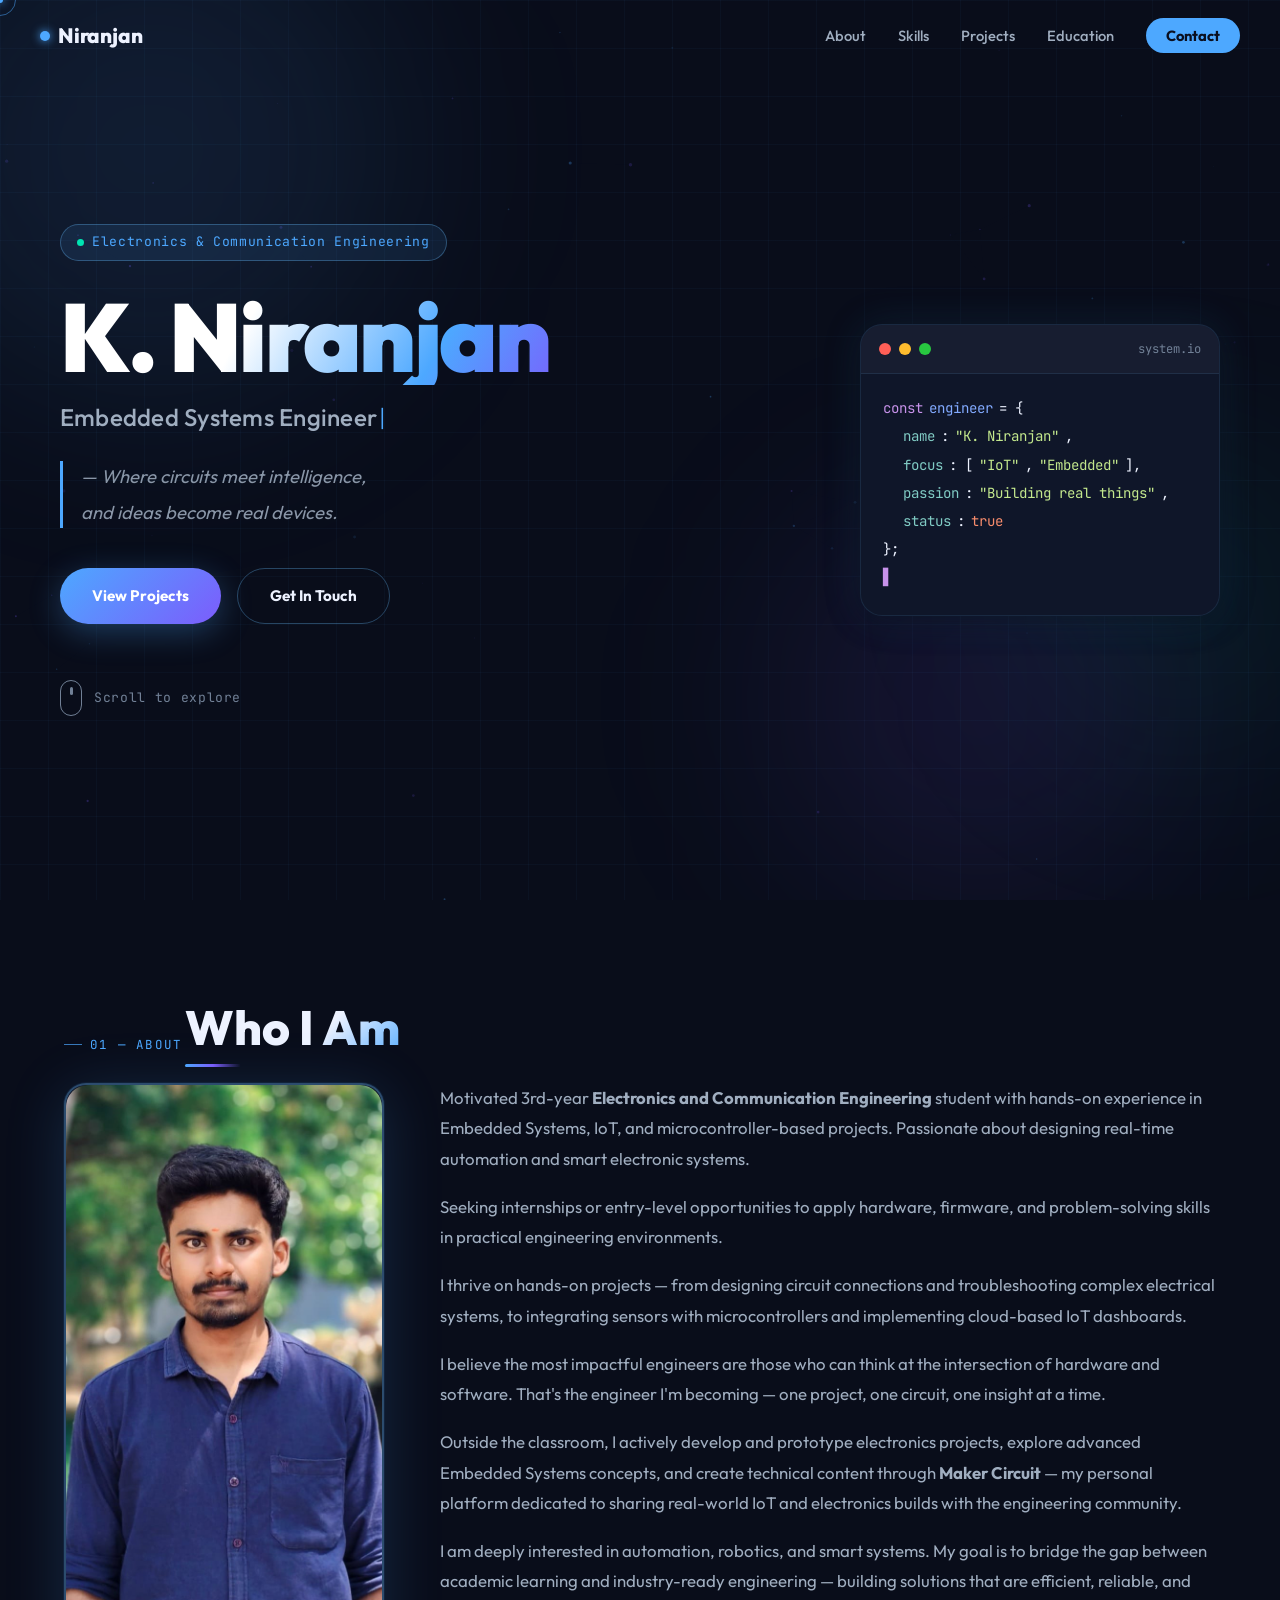
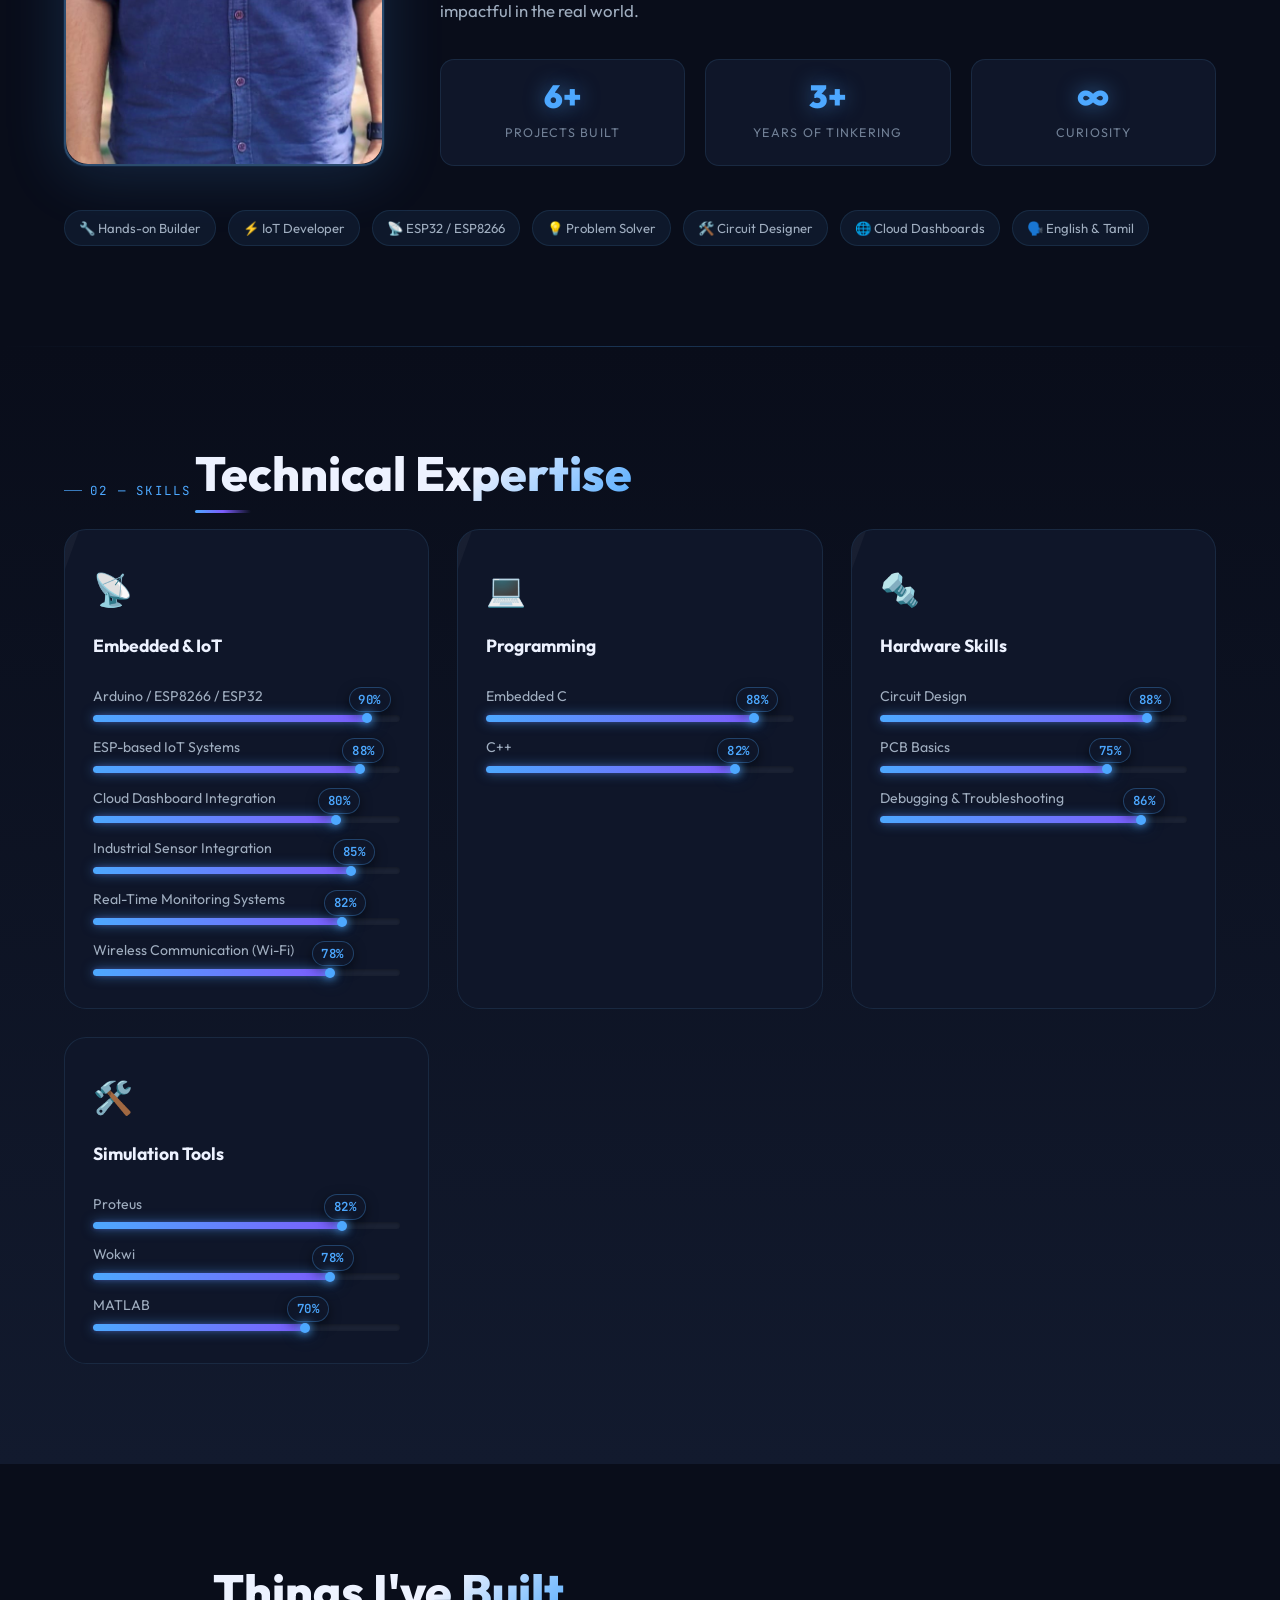
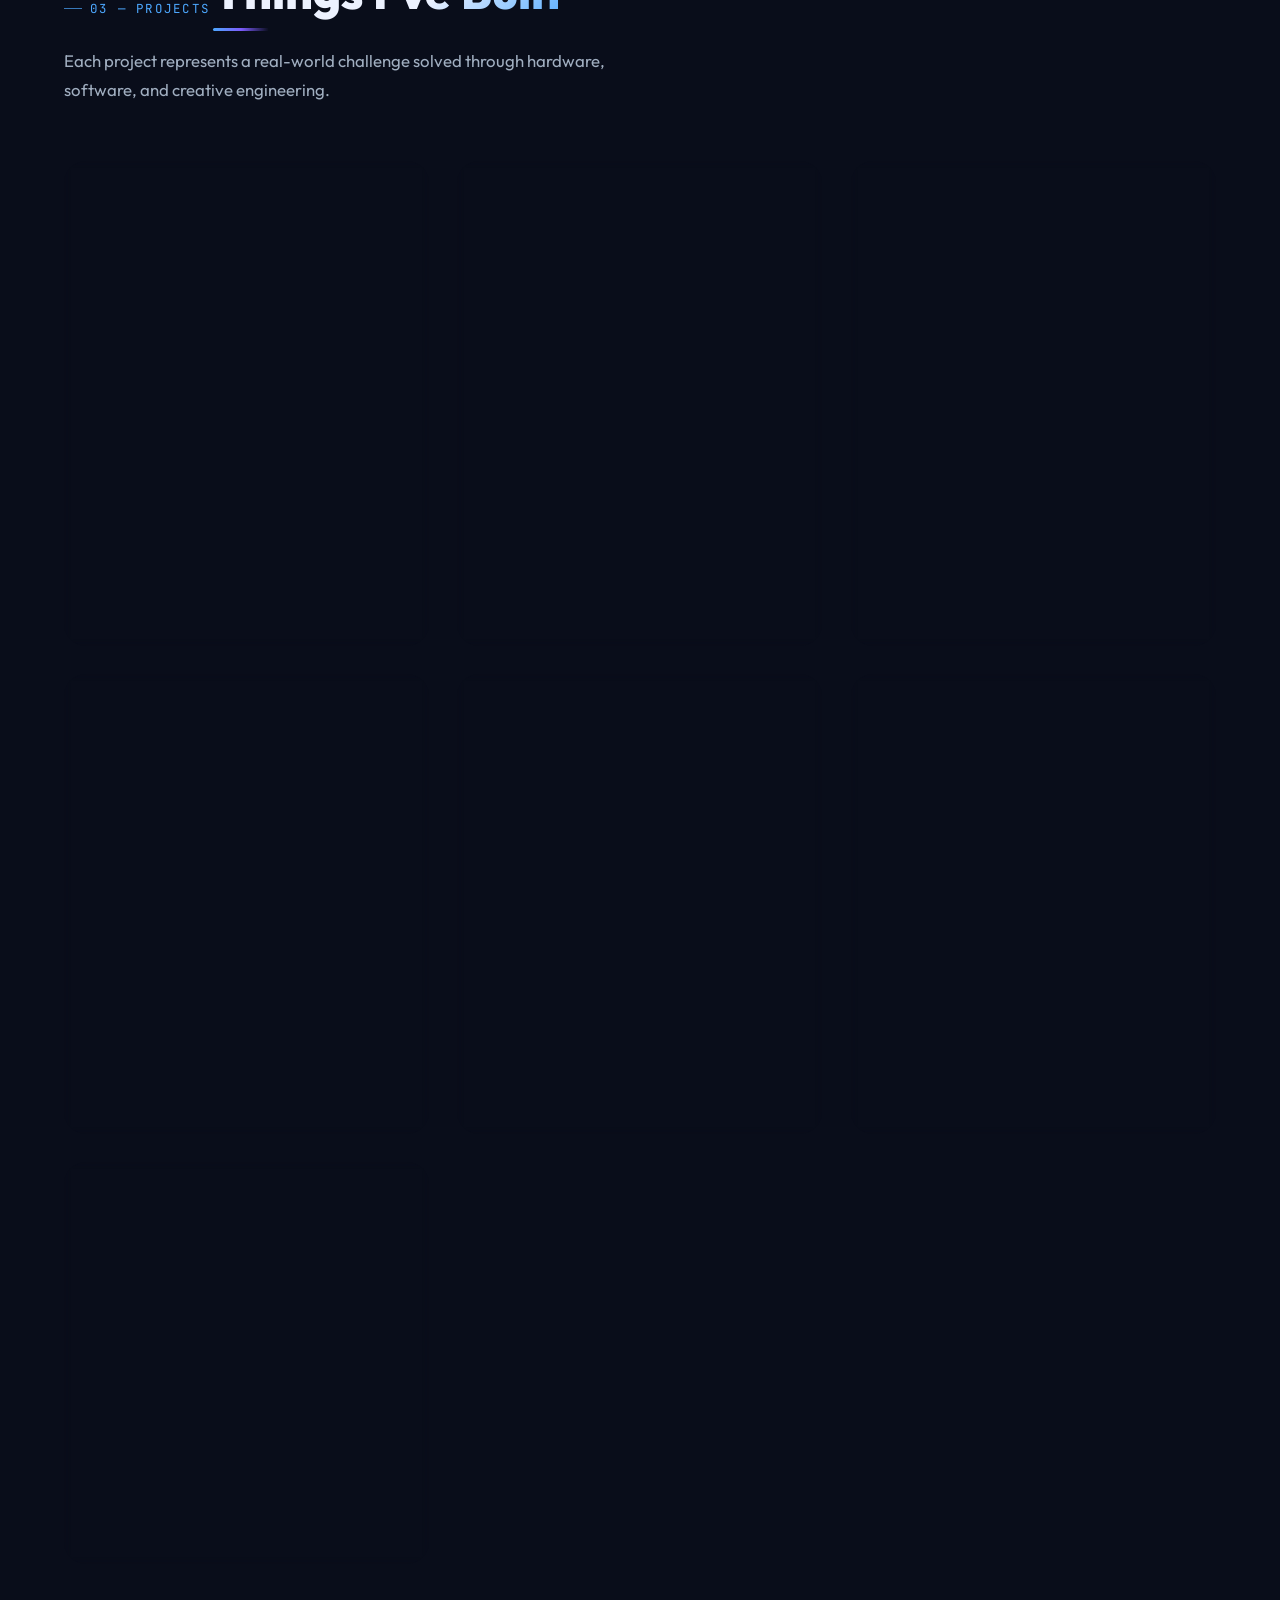
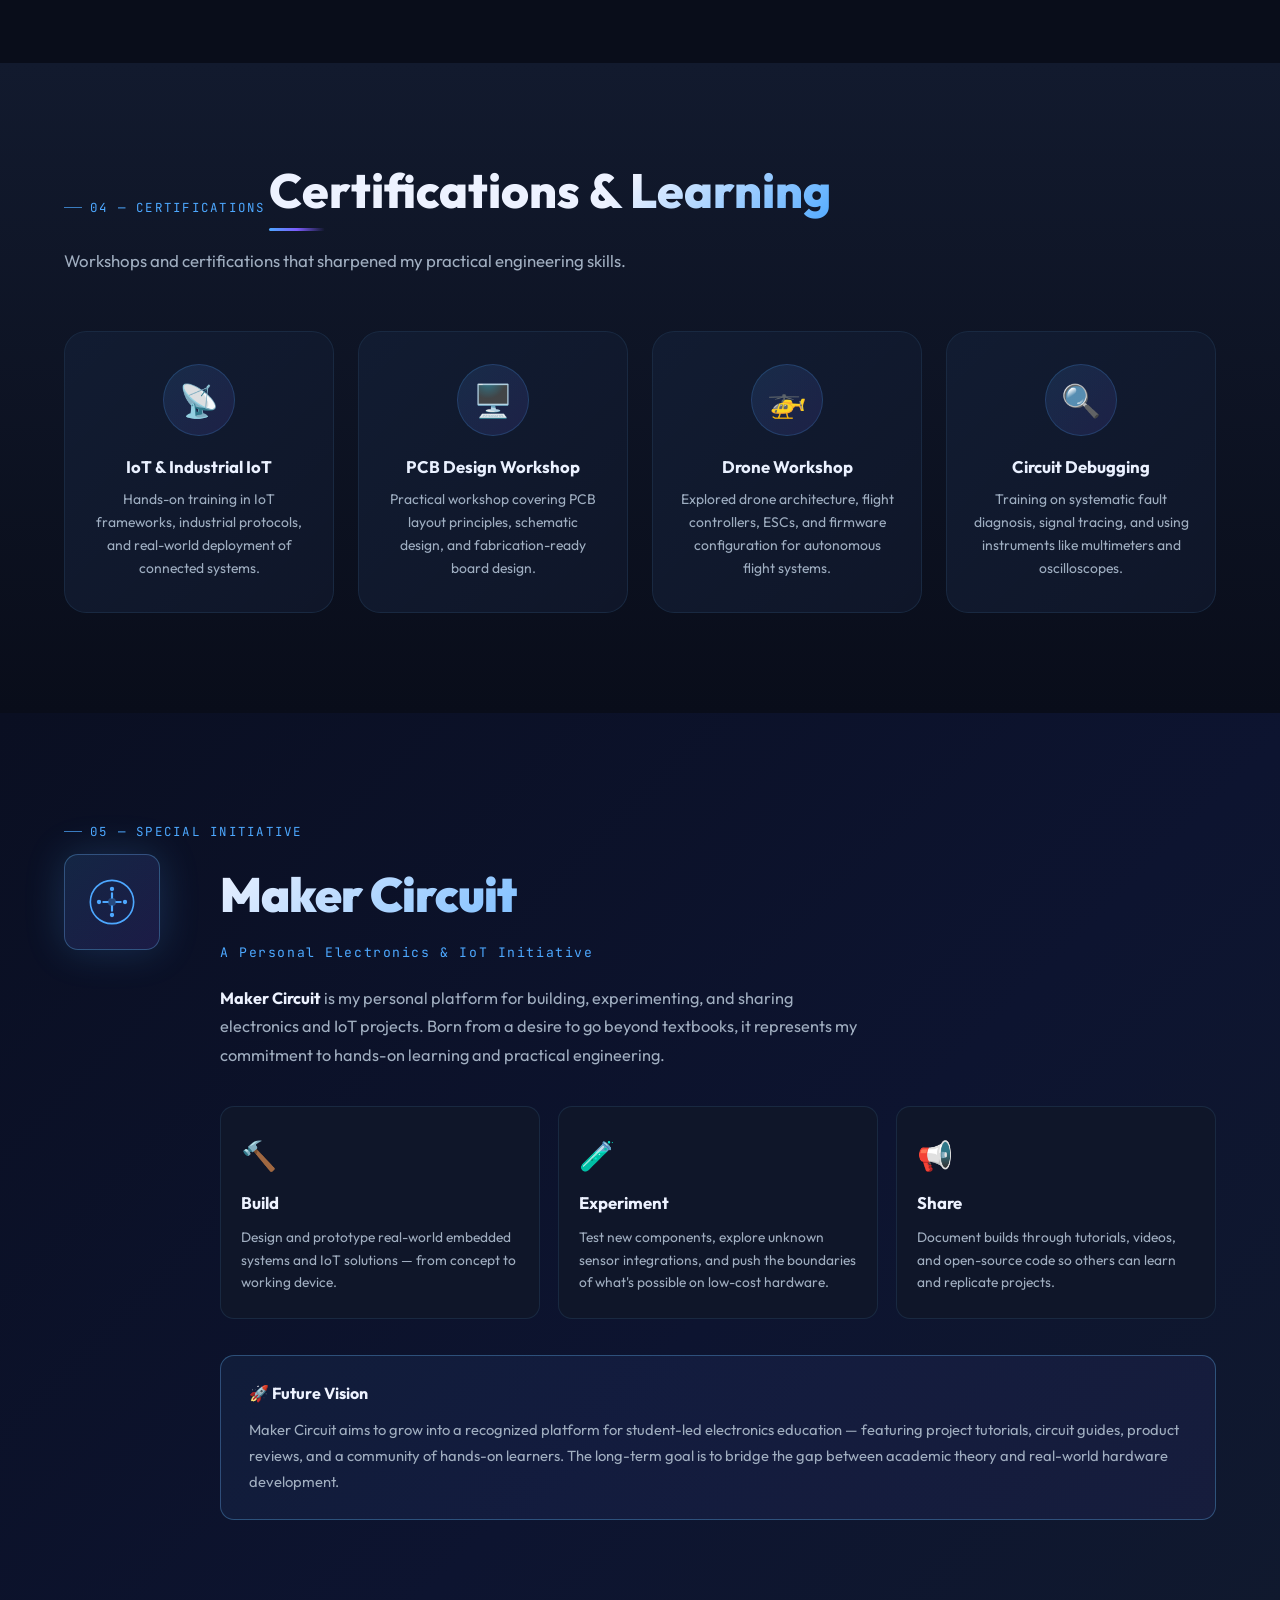
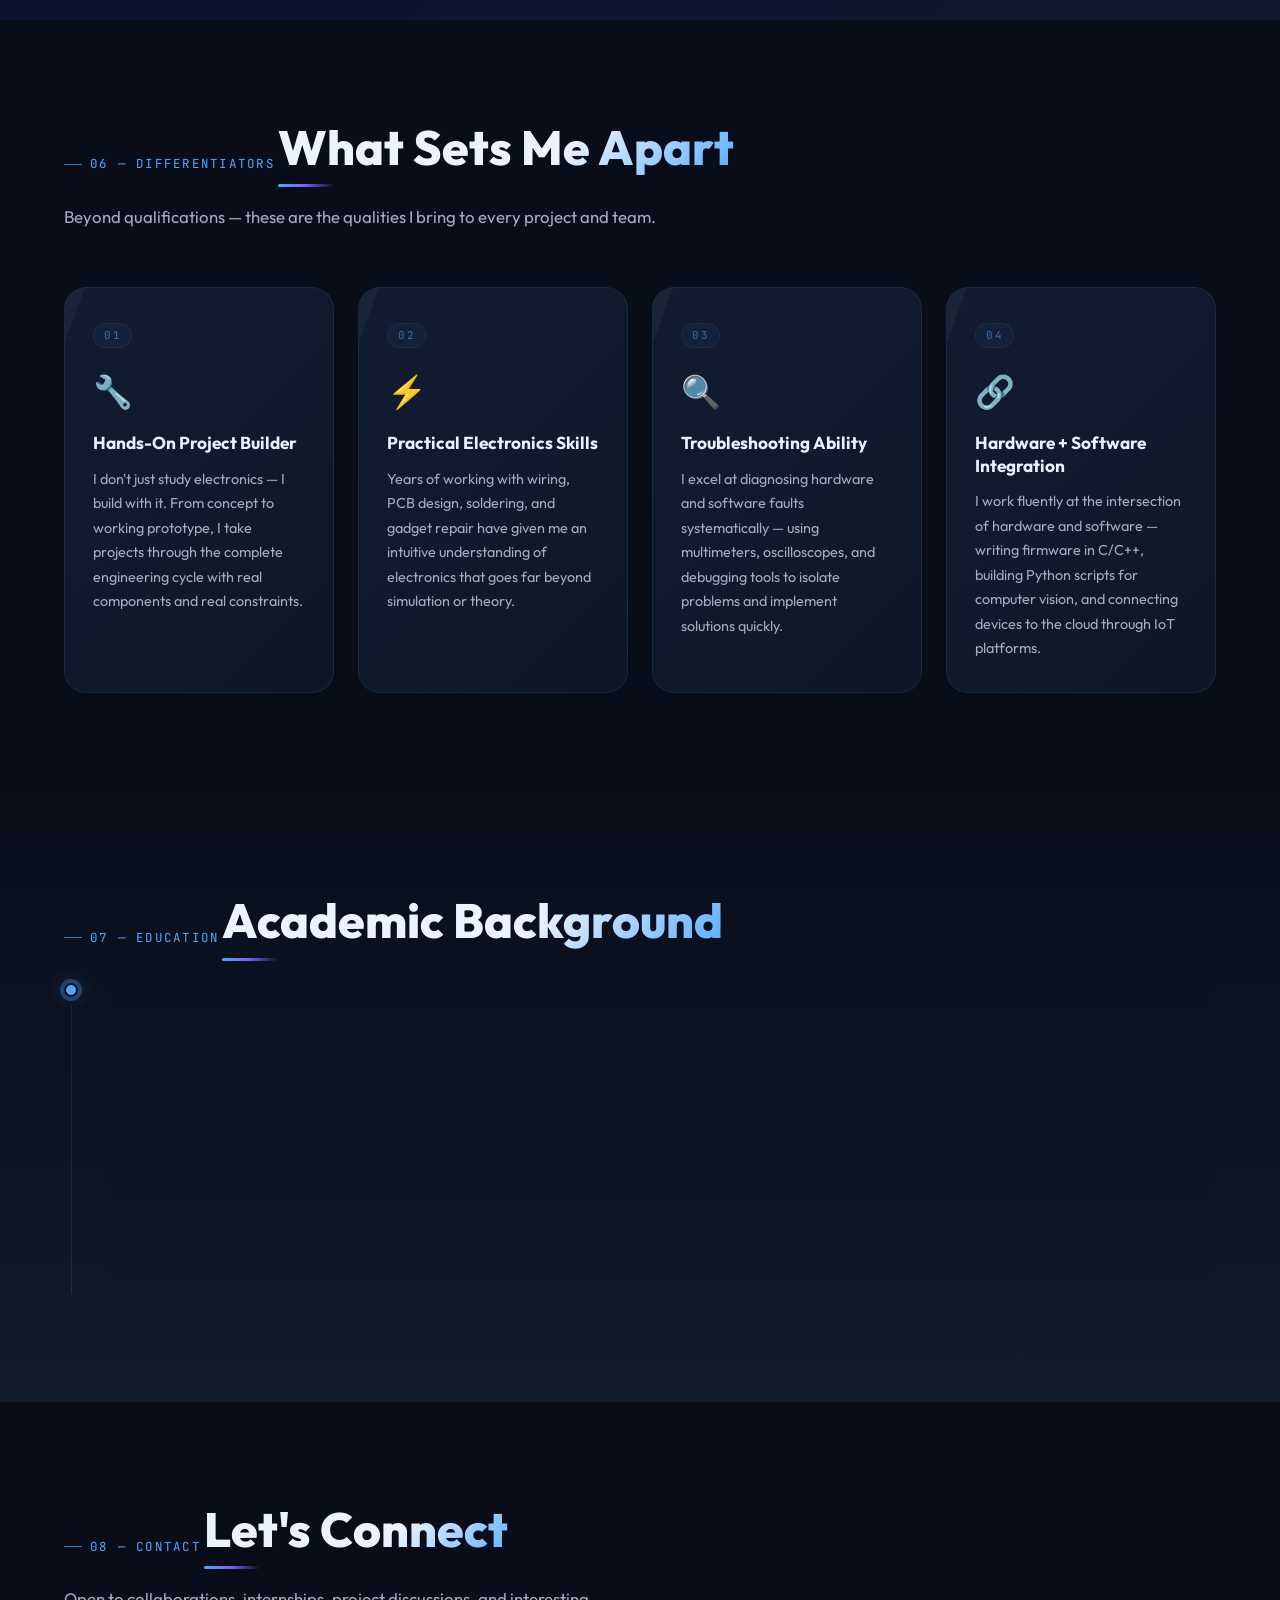
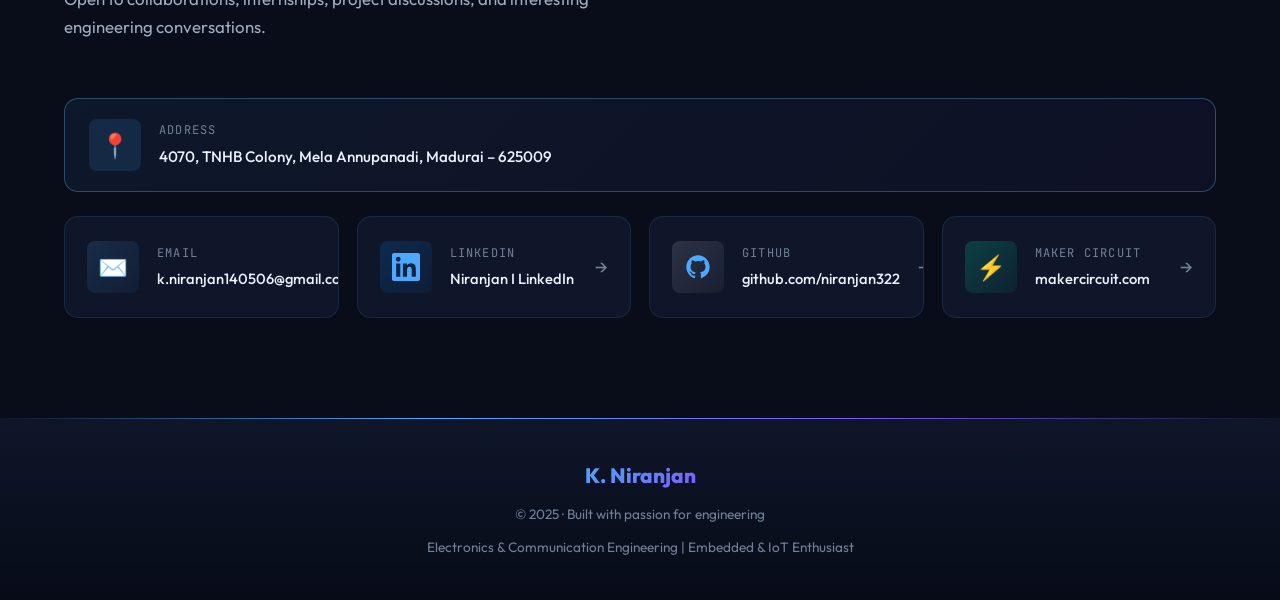
==== index.html @ 3e1e4b8e "Fix skill percentage animation and position at bar edge" ====
<!DOCTYPE html>
<html lang="en">

<head>
  <meta charset="UTF-8" />
  <meta name="viewport" content="width=device-width, initial-scale=1.0" />
  <title>Niranjan | Embedded Systems & IoT Enthusiast</title>
  <meta name="description"
    content="Portfolio of Niranjan — Electronics and Communication Engineering student passionate about Embedded Systems, IoT, and Robotics. Explore projects, skills, and more." />
  <link rel="preconnect" href="https://fonts.googleapis.com" />
  <link rel="preconnect" href="https://fonts.gstatic.com" crossorigin />
  <link
    href="https://fonts.googleapis.com/css2?family=Inter:wght@300;400;500;600;700;800;900&family=JetBrains+Mono:wght@400;500;700&family=Outfit:wght@300;400;500;600;700;800&display=swap"
    rel="stylesheet" />
  <link rel="stylesheet" href="style.css" />
  <link rel="stylesheet" href="project-modal.css" />
</head>

<body>

  <!-- ── CUSTOM CURSOR ── -->
  <div id="cursor-dot"></div>
  <div id="cursor-ring"></div>

  <!-- ── SCROLL TO TOP ── -->
  <button id="scroll-top" aria-label="Back to top">↑</button>

  <!-- ── PARTICLES CANVAS ── -->
  <canvas id="particles-canvas"></canvas>

  <!-- ── NAV ── -->
  <nav id="navbar">
    <div class="nav-inner">
      <a href="#hero" class="nav-logo">
        <span class="logo-dot"></span>
        Niranjan
      </a>
      <ul class="nav-links">
        <li><a href="#about">About</a></li>
        <li><a href="#skills">Skills</a></li>
        <li><a href="#projects">Projects</a></li>
        <li><a href="#education">Education</a></li>
        <li><a href="#contact" class="nav-cta">Contact</a></li>
      </ul>
      <button class="hamburger" id="hamburger" aria-label="Toggle menu">
        <span></span><span></span><span></span>
      </button>
    </div>
  </nav>

  <!-- ── HERO / COVER PAGE ── -->
  <section id="hero" class="hero-section">
    <div class="hero-bg-grid"></div>
    <div class="hero-orb orb1"></div>
    <div class="hero-orb orb2"></div>
    <div class="hero-orb orb3"></div>

    <div class="hero-content">
      <div class="hero-badge">
        <span class="badge-dot pulse"></span>
        Electronics &amp; Communication Engineering
      </div>
      <h1 class="hero-name">K. Niranjan</h1>
      <h2 class="hero-title"><span id="typed-text"></span><span class="typed-cursor">|</span></h2>
      <p class="hero-tagline">
        <span class="tagline-line">— Where circuits meet intelligence,</span>
        <span class="tagline-line"> and ideas become real devices.</span>
      </p>
      <div class="hero-actions">
        <a href="#projects" class="btn btn-primary">View Projects</a>
        <a href="#contact" class="btn btn-outline">Get In Touch</a>
      </div>
      <div class="hero-scroll-hint">
        <div class="scroll-mouse">
          <div class="scroll-wheel"></div>
        </div>
        <span>Scroll to explore</span>
      </div>
    </div>

    <div class="hero-visual">
      <div class="circuit-card">
        <div class="circuit-header">
          <span class="circuit-dot red"></span>
          <span class="circuit-dot yellow"></span>
          <span class="circuit-dot green"></span>
          <span class="circuit-title">system.io</span>
        </div>
        <div class="circuit-body">
          <div class="code-line"><span class="kw">const</span> <span class="var">engineer</span> = {</div>
          <div class="code-line indent"><span class="key">name</span>: <span class="str">"K. Niranjan"</span>,</div>
          <div class="code-line indent"><span class="key">focus</span>: [<span class="str">"IoT"</span>, <span
              class="str">"Embedded"</span>],</div>
          <div class="code-line indent"><span class="key">passion</span>: <span class="str">"Building real
              things"</span>,</div>
          <div class="code-line indent"><span class="key">status</span>: <span class="bool">true</span></div>
          <div class="code-line">};</div>
          <div class="code-line blink-line"><span class="kw">▋</span></div>
        </div>
      </div>
    </div>
  </section>

  <!-- ── ABOUT ME ── -->
  <section id="about" class="section about-section">
    <div class="container">
      <div class="section-label">01 — About</div>
      <h2 class="section-title">Who I Am</h2>

      <!-- Photo left + Text right — same height -->
      <div class="about-grid">
        <div class="about-photo-col">
          <div class="about-avatar-portrait">
            <img src="profile.jpg" alt="K. Niranjan — Electronics &amp; IoT Engineer" class="profile-photo-portrait" />
            <div class="portrait-glow"></div>
          </div>
        </div>
        <div class="about-text">
          <p class="about-lead">
            Motivated 3rd-year <strong>Electronics and Communication Engineering</strong> student with hands-on experience in Embedded Systems, IoT, and microcontroller-based projects. Passionate about designing real-time automation and smart electronic systems.
          </p>
          <p>
            Seeking internships or entry-level opportunities to apply hardware, firmware, and problem-solving skills in practical engineering environments.
          </p>
          <p>
            I thrive on hands-on projects — from designing circuit connections and troubleshooting complex electrical systems, to integrating sensors with microcontrollers and implementing cloud-based IoT dashboards.
          </p>
          <p>
            I believe the most impactful engineers are those who can think at the intersection of hardware and software.
            That's the engineer I'm becoming — one project, one circuit, one insight at a time.
          </p>
          <p>
            Outside the classroom, I actively develop and prototype electronics projects, explore advanced Embedded Systems concepts, and create technical content through <strong>Maker Circuit</strong> — my personal platform dedicated to sharing real-world IoT and electronics builds with the engineering community.
          </p>
          <p>
            I am deeply interested in automation, robotics, and smart systems. My goal is to bridge the gap between academic learning and industry-ready engineering — building solutions that are efficient, reliable, and impactful in the real world.
          </p>
          <div class="about-stats">
            <div class="stat-card">
              <span class="stat-num">6+</span>
              <span class="stat-label">Projects Built</span>
            </div>
            <div class="stat-card">
              <span class="stat-num">3+</span>
              <span class="stat-label">Years of Tinkering</span>
            </div>
            <div class="stat-card">
              <span class="stat-num">∞</span>
              <span class="stat-label">Curiosity</span>
            </div>
          </div>
        </div>
      </div>

      <!-- Chips — full-width landscape row below -->
      <div class="about-chips-row">
        <span class="chip">🔧 Hands-on Builder</span>
        <span class="chip">⚡ IoT Developer</span>
        <span class="chip">📡 ESP32 / ESP8266</span>
        <span class="chip">💡 Problem Solver</span>
        <span class="chip">🛠️ Circuit Designer</span>
        <span class="chip">🌐 Cloud Dashboards</span>
        <span class="chip">🗣️ English &amp; Tamil</span>
      </div>
    </div>
  </section>

  <!-- ── SKILLS ── -->
  <section id="skills" class="section skills-section">
    <div class="container">
      <div class="section-label">02 — Skills</div>
      <h2 class="section-title">Technical Expertise</h2>

      <div class="skills-grid">

        <div class="skill-category">
          <div class="skill-cat-icon">📡</div>
          <h3>Embedded &amp; IoT</h3>
          <ul class="skill-list">
            <li>
              <div class="skill-header"><span class="skill-name">Arduino / ESP8266 / ESP32</span></div>
              <div class="skill-bar"><div class="skill-fill" data-w="90"><span class="skill-pct">0%</span></div></div>
            </li>
            <li>
              <div class="skill-header"><span class="skill-name">ESP-based IoT Systems</span></div>
              <div class="skill-bar"><div class="skill-fill" data-w="88"><span class="skill-pct">0%</span></div></div>
            </li>
            <li>
              <div class="skill-header"><span class="skill-name">Cloud Dashboard Integration</span></div>
              <div class="skill-bar"><div class="skill-fill" data-w="80"><span class="skill-pct">0%</span></div></div>
            </li>
            <li>
              <div class="skill-header"><span class="skill-name">Industrial Sensor Integration</span></div>
              <div class="skill-bar"><div class="skill-fill" data-w="85"><span class="skill-pct">0%</span></div></div>
            </li>
            <li>
              <div class="skill-header"><span class="skill-name">Real-Time Monitoring Systems</span></div>
              <div class="skill-bar"><div class="skill-fill" data-w="82"><span class="skill-pct">0%</span></div></div>
            </li>
            <li>
              <div class="skill-header"><span class="skill-name">Wireless Communication (Wi-Fi)</span></div>
              <div class="skill-bar"><div class="skill-fill" data-w="78"><span class="skill-pct">0%</span></div></div>
            </li>
          </ul>
        </div>

        <div class="skill-category">
          <div class="skill-cat-icon">💻</div>
          <h3>Programming</h3>
          <ul class="skill-list">
            <li>
              <div class="skill-header"><span class="skill-name">Embedded C</span></div>
              <div class="skill-bar"><div class="skill-fill" data-w="88"><span class="skill-pct">0%</span></div></div>
            </li>
            <li>
              <div class="skill-header"><span class="skill-name">C++</span></div>
              <div class="skill-bar"><div class="skill-fill" data-w="82"><span class="skill-pct">0%</span></div></div>
            </li>
          </ul>
        </div>

        <div class="skill-category">
          <div class="skill-cat-icon">🔩</div>
          <h3>Hardware Skills</h3>
          <ul class="skill-list">
            <li>
              <div class="skill-header"><span class="skill-name">Circuit Design</span></div>
              <div class="skill-bar"><div class="skill-fill" data-w="88"><span class="skill-pct">0%</span></div></div>
            </li>
            <li>
              <div class="skill-header"><span class="skill-name">PCB Basics</span></div>
              <div class="skill-bar"><div class="skill-fill" data-w="75"><span class="skill-pct">0%</span></div></div>
            </li>
            <li>
              <div class="skill-header"><span class="skill-name">Debugging &amp; Troubleshooting</span></div>
              <div class="skill-bar"><div class="skill-fill" data-w="86"><span class="skill-pct">0%</span></div></div>
            </li>
          </ul>
        </div>

        <div class="skill-category">
          <div class="skill-cat-icon">🛠️</div>
          <h3>Simulation Tools</h3>
          <ul class="skill-list">
            <li>
              <div class="skill-header"><span class="skill-name">Proteus</span></div>
              <div class="skill-bar"><div class="skill-fill" data-w="82"><span class="skill-pct">0%</span></div></div>
            </li>
            <li>
              <div class="skill-header"><span class="skill-name">Wokwi</span></div>
              <div class="skill-bar"><div class="skill-fill" data-w="78"><span class="skill-pct">0%</span></div></div>
            </li>
            <li>
              <div class="skill-header"><span class="skill-name">MATLAB</span></div>
              <div class="skill-bar"><div class="skill-fill" data-w="70"><span class="skill-pct">0%</span></div></div>
            </li>
          </ul>
        </div>

      </div>
    </div>
  </section>

  <!-- ── PROJECTS ── -->
  <section id="projects" class="section projects-section">
    <div class="container">
      <div class="section-label">03 — Projects</div>
      <h2 class="section-title">Things I've Built</h2>
      <p class="section-sub">Each project represents a real-world challenge solved through hardware, software, and
        creative engineering.</p>

      <div class="projects-grid">

        <!-- Project 1 — Featured from Resume -->
        <div class="project-card featured-project" id="proj-iot-industrial">
          <div class="project-number">01</div>
          <div class="project-icon">🏭</div>
          <h3 class="project-title">IoT-Based Industrial Monitoring System</h3>
          <p class="project-objective"><strong>Objective:</strong> Design a real-time industrial monitoring system using ESP32 and industrial sensors with cloud-based data visualization and alert mechanisms.</p>
          <div class="project-tags">
            <span>ESP32</span><span>Industrial Sensors</span><span>Cloud Dashboard</span><span>Real-Time Alerts</span><span>Embedded C</span>
          </div>
          <div class="project-detail">
            <div class="detail-row">
              <strong>⚙️ Working:</strong>
              <p>Industrial sensors continuously monitor parameters like temperature, humidity, and equipment status. Data is processed by the ESP32 and transmitted to a cloud-based dashboard. Alert mechanisms notify personnel when thresholds are exceeded.</p>
            </div>
            <div class="detail-row">
              <strong>✨ Features:</strong>
              <ul>
                <li>Real-time industrial parameter monitoring</li>
                <li>Cloud-based data visualization dashboard</li>
                <li>Automated alert and notification system</li>
                <li>ESP32-powered wireless data transmission</li>
              </ul>
            </div>
            <div class="detail-row">
              <strong>🌐 Applications:</strong>
              <p>Manufacturing plants, factory floors, industrial automation, predictive maintenance systems.</p>
            </div>
          </div>
          <button class="project-toggle" aria-expanded="false">View Full Details →</button>
        </div>

        <!-- Project 2 -->
        <div class="project-card" id="proj-firefighting">
          <div class="project-number">02</div>
          <div class="project-icon">🔥</div>
          <h3 class="project-title">Fire Fighting Robot</h3>
          <p class="project-objective"><strong>Objective:</strong> Design an autonomous robot capable of detecting and
            extinguishing fire without human intervention.</p>
          <div class="project-tags">
            <span>Arduino UNO</span><span>Flame Sensor</span><span>Motor Driver L298N</span><span>DC Water
              Pump</span><span>Servo Motor</span>
          </div>
          <div class="project-detail">
            <div class="detail-row">
              <strong>⚙️ Working:</strong>
              <p>Flame sensors mounted at front detect fire in the robot's proximity. The microcontroller processes
                sensor data and steers the robot toward the fire source. Once within range, the servo-mounted water pump
                activates to extinguish the flame.</p>
            </div>
            <div class="detail-row">
              <strong>✨ Features:</strong>
              <ul>
                <li>Autonomous fire detection and navigation</li>
                <li>360° flame sensing capability</li>
                <li>Servo-controlled water spray nozzle</li>
                <li>Obstacle avoidance using IR sensors</li>
              </ul>
            </div>
            <div class="detail-row">
              <strong>🌐 Applications:</strong>
              <p>Industrial fire safety, unmanned firefighting in hazardous zones, research and demonstration.</p>
            </div>
          </div>
          <button class="project-toggle" aria-expanded="false">View Full Details →</button>
        </div>

        <!-- Project 3 -->
        <div class="project-card" id="proj-solar">
          <div class="project-number">03</div>
          <div class="project-icon">☀️</div>
          <h3 class="project-title">Solar Panel Lighting System</h3>
          <p class="project-objective"><strong>Objective:</strong> Build an energy-efficient, solar-powered automatic
            lighting system for remote or off-grid areas.</p>
          <div class="project-tags">
            <span>Solar Panel</span><span>Lead-Acid Battery</span><span>LDR Sensor</span><span>Relay
              Module</span><span>Arduino</span>
          </div>
          <div class="project-detail">
            <div class="detail-row">
              <strong>⚙️ Working:</strong>
              <p>Solar energy charges a battery bank during daylight. An LDR sensor detects ambient light levels and
                automatically switches the LEDs on at dusk and off at dawn through a relay-controlled circuit managed by
                the microcontroller.</p>
            </div>
            <div class="detail-row">
              <strong>✨ Features:</strong>
              <ul>
                <li>Fully automatic day/night switching</li>
                <li>Solar charge controller integration</li>
                <li>Battery health monitoring</li>
                <li>Zero electricity bill operation</li>
              </ul>
            </div>
            <div class="detail-row">
              <strong>🌐 Applications:</strong>
              <p>Rural street lighting, agricultural farms, disaster relief camps, eco-friendly campuses.</p>
            </div>
          </div>
          <button class="project-toggle" aria-expanded="false">View Full Details →</button>
        </div>

        <!-- Project 4 -->
        <div class="project-card" id="proj-homeauto">
          <div class="project-number">04</div>
          <div class="project-icon">🏠</div>
          <h3 class="project-title">Home Automation System</h3>
          <p class="project-objective"><strong>Objective:</strong> Create a smart home control system enabling remote
            monitoring and control of home appliances via smartphone.</p>
          <div class="project-tags">
            <span>ESP8266</span><span>Blynk App</span><span>Relay Module</span><span>DHT11</span><span>Wi-Fi</span>
          </div>
          <div class="project-detail">
            <div class="detail-row">
              <strong>⚙️ Working:</strong>
              <p>The ESP8266 module connects to a home Wi-Fi network and communicates with the Blynk cloud platform.
                Users control appliances via a custom smartphone dashboard. Environmental sensors provide real-time
                temperature and humidity data.</p>
            </div>
            <div class="detail-row">
              <strong>✨ Features:</strong>
              <ul>
                <li>Remote control from anywhere via internet</li>
                <li>Real-time temperature &amp; humidity display</li>
                <li>Scheduling and automation triggers</li>
                <li>Voice assistant compatible (Google Home)</li>
              </ul>
            </div>
            <div class="detail-row">
              <strong>🌐 Applications:</strong>
              <p>Smart homes, elderly care, energy management, security systems.</p>
            </div>
          </div>
          <button class="project-toggle" aria-expanded="false">View Full Details →</button>
        </div>

        <!-- Project 5 -->
        <div class="project-card" id="proj-industrial">
          <div class="project-number">05</div>
          <div class="project-icon">🏭</div>
          <h3 class="project-title">Industrial Safety System</h3>
          <p class="project-objective"><strong>Objective:</strong> Develop a multi-sensor safety monitoring system that
            detects hazardous conditions and triggers real-time alerts in industrial environments.</p>
          <div class="project-tags">
            <span>Arduino</span><span>Gas Sensor MQ-2</span><span>Temperature Sensor</span><span>Buzzer &amp;
              LED</span><span>GSM Module</span>
          </div>
          <div class="project-detail">
            <div class="detail-row">
              <strong>⚙️ Working:</strong>
              <p>Multiple sensors continuously monitor gas leakage, temperature, and humidity. When thresholds are
                exceeded, the system triggers audible and visual alarms while simultaneously sending SMS alerts to
                designated personnel via a GSM module.</p>
            </div>
            <div class="detail-row">
              <strong>✨ Features:</strong>
              <ul>
                <li>Multi-hazard detection (gas, heat, fire)</li>
                <li>Real-time SMS alert system</li>
                <li>Automatic emergency shutdown relay</li>
                <li>LCD status display panel</li>
              </ul>
            </div>
            <div class="detail-row">
              <strong>🌐 Applications:</strong>
              <p>Chemical plants, laboratories, server rooms, manufacturing units, warehouses.</p>
            </div>
          </div>
          <button class="project-toggle" aria-expanded="false">View Full Details →</button>
        </div>

        <!-- Project 6 -->
        <div class="project-card" id="proj-imgfire">
          <div class="project-number">06</div>
          <div class="project-icon">🎥</div>
          <h3 class="project-title">Image Processing Based Fire Fighting System</h3>
          <p class="project-objective"><strong>Objective:</strong> Build an advanced fire detection system using
            computer vision to identify flames through a camera feed and deploy automated suppression.</p>
          <div class="project-tags">
            <span>Raspberry Pi</span><span>OpenCV</span><span>Python</span><span>Camera Module</span><span>Servo +
              Pump</span>
          </div>
          <div class="project-detail">
            <div class="detail-row">
              <strong>⚙️ Working:</strong>
              <p>A Raspberry Pi camera streams video to the OpenCV-powered Python script. The algorithm identifies
                fire-colored regions using HSV color thresholding. Upon detection, the system calculates the fire's
                position and controls servo motors to aim and activate the water pump.</p>
            </div>
            <div class="detail-row">
              <strong>✨ Features:</strong>
              <ul>
                <li>Real-time fire detection via video feed</li>
                <li>Computer vision-based flame localization</li>
                <li>Precision servo-controlled targeting</li>
                <li>Remote monitoring via SSH / web stream</li>
              </ul>
            </div>
            <div class="detail-row">
              <strong>🌐 Applications:</strong>
              <p>Smart surveillance, advanced fire safety in server rooms, AI-driven safety systems.</p>
            </div>
          </div>
          <button class="project-toggle" aria-expanded="false">View Full Details →</button>
        </div>

        <!-- Project 7 -->
        <div class="project-card" id="proj-numberplate">
          <div class="project-number">07</div>
          <div class="project-icon">🚗</div>
          <h3 class="project-title">Number Plate Detection System</h3>
          <p class="project-objective"><strong>Objective:</strong> Implement an automated vehicle number plate
            recognition system using image processing and OCR for real-time identification.</p>
          <div class="project-tags">
            <span>Python</span><span>OpenCV</span><span>Tesseract OCR</span><span>Raspberry Pi /
              PC</span><span>Camera</span>
          </div>
          <div class="project-detail">
            <div class="detail-row">
              <strong>⚙️ Working:</strong>
              <p>The camera captures vehicle images. OpenCV applies edge detection, contour finding, and
                region-of-interest extraction to isolate the number plate. Tesseract OCR then converts the plate region
                into readable text, which is logged or compared against a database.</p>
            </div>
            <div class="detail-row">
              <strong>✨ Features:</strong>
              <ul>
                <li>Automatic plate region extraction</li>
                <li>OCR-based character recognition </li>
                <li>Real-time video processing</li>
                <li>Database integration for access control</li>
              </ul>
            </div>
            <div class="detail-row">
              <strong>🌐 Applications:</strong>
              <p>Parking management, traffic monitoring, toll automation, vehicle entry control systems.</p>
            </div>
          </div>
          <button class="project-toggle" aria-expanded="false">View Full Details →</button>
        </div>

      </div>
    </div>
  </section>

  <!-- ── CERTIFICATIONS ── -->
  <section id="certifications" class="section cert-section">
    <div class="container">
      <div class="section-label">04 — Certifications</div>
      <h2 class="section-title">Certifications &amp; Learning</h2>
      <p class="section-sub">Workshops and certifications that sharpened my practical engineering skills.</p>

      <div class="cert-grid">
        <div class="cert-card" id="cert-iot">
          <div class="cert-icon">📡</div>
          <h3>IoT &amp; Industrial IoT</h3>
          <p>Hands-on training in IoT frameworks, industrial protocols, and real-world deployment of connected systems.</p>
        </div>
        <div class="cert-card" id="cert-pcb">
          <div class="cert-icon">🖥️</div>
          <h3>PCB Design Workshop</h3>
          <p>Practical workshop covering PCB layout principles, schematic design, and fabrication-ready board design.</p>
        </div>
        <div class="cert-card" id="cert-drone">
          <div class="cert-icon">🚁</div>
          <h3>Drone Workshop</h3>
          <p>Explored drone architecture, flight controllers, ESCs, and firmware configuration for autonomous flight systems.</p>
        </div>
        <div class="cert-card" id="cert-debug">
          <div class="cert-icon">🔍</div>
          <h3>Circuit Debugging</h3>
          <p>Training on systematic fault diagnosis, signal tracing, and using instruments like multimeters and oscilloscopes.</p>
        </div>
      </div>
    </div>
  </section>

  <!-- ── MAKER CIRCUIT ── -->
  <section id="maker-circuit" class="section maker-section">
    <div class="container">
      <div class="section-label">05 — Special Initiative</div>
      <div class="maker-hero">
        <div class="maker-badge-wrap">
          <div class="maker-badge">
            <svg class="maker-icon" viewBox="0 0 48 48" fill="none" xmlns="http://www.w3.org/2000/svg">
              <circle cx="24" cy="24" r="20" stroke="currentColor" stroke-width="1.5" />
              <path d="M16 24h4m8 0h4M24 16v4m0 8v4" stroke="currentColor" stroke-width="2" stroke-linecap="round" />
              <circle cx="24" cy="24" r="4" fill="currentColor" opacity="0.3" />
              <circle cx="12" cy="24" r="2" fill="currentColor" />
              <circle cx="36" cy="24" r="2" fill="currentColor" />
              <circle cx="24" cy="12" r="2" fill="currentColor" />
              <circle cx="24" cy="36" r="2" fill="currentColor" />
            </svg>
          </div>
        </div>
        <div class="maker-content">
          <h2 class="maker-title">Maker Circuit</h2>
          <p class="maker-subtitle">A Personal Electronics & IoT Initiative</p>
          <p class="maker-desc">
            <strong>Maker Circuit</strong> is my personal platform for building, experimenting, and sharing electronics
            and IoT projects.
            Born from a desire to go beyond textbooks, it represents my commitment to hands-on learning and practical
            engineering.
          </p>

          <div class="maker-pillars">
            <div class="pillar">
              <div class="pillar-icon">🔨</div>
              <h4>Build</h4>
              <p>Design and prototype real-world embedded systems and IoT solutions — from concept to working device.
              </p>
            </div>
            <div class="pillar">
              <div class="pillar-icon">🧪</div>
              <h4>Experiment</h4>
              <p>Test new components, explore unknown sensor integrations, and push the boundaries of what's possible on
                low-cost hardware.</p>
            </div>
            <div class="pillar">
              <div class="pillar-icon">📢</div>
              <h4>Share</h4>
              <p>Document builds through tutorials, videos, and open-source code so others can learn and replicate
                projects.</p>
            </div>
          </div>

          <div class="maker-vision">
            <h4>🚀 Future Vision</h4>
            <p>
              Maker Circuit aims to grow into a recognized platform for student-led electronics education — featuring
              project tutorials,
              circuit guides, product reviews, and a community of hands-on learners. The long-term goal is to bridge the
              gap between
              academic theory and real-world hardware development.
            </p>
          </div>
        </div>
      </div>
    </div>
  </section>

  <!-- ── WHAT MAKES ME DIFFERENT ── -->
  <section id="different" class="section different-section">
    <div class="container">
      <div class="section-label">06 — Differentiators</div>
      <h2 class="section-title">What Sets Me Apart</h2>
      <p class="section-sub">Beyond qualifications — these are the qualities I bring to every project and team.</p>

      <div class="diff-grid">
        <div class="diff-card">
          <div class="diff-num">01</div>
          <div class="diff-icon">🔧</div>
          <h3>Hands-On Project Builder</h3>
          <p>I don't just study electronics — I build with it. From concept to working prototype, I take projects
            through the complete engineering cycle with real components and real constraints.</p>
        </div>
        <div class="diff-card">
          <div class="diff-num">02</div>
          <div class="diff-icon">⚡</div>
          <h3>Practical Electronics Skills</h3>
          <p>Years of working with wiring, PCB design, soldering, and gadget repair have given me an intuitive
            understanding of electronics that goes far beyond simulation or theory.</p>
        </div>
        <div class="diff-card">
          <div class="diff-num">03</div>
          <div class="diff-icon">🔍</div>
          <h3>Troubleshooting Ability</h3>
          <p>I excel at diagnosing hardware and software faults systematically — using multimeters, oscilloscopes, and
            debugging tools to isolate problems and implement solutions quickly.</p>
        </div>
        <div class="diff-card">
          <div class="diff-num">04</div>
          <div class="diff-icon">🔗</div>
          <h3>Hardware + Software Integration</h3>
          <p>I work fluently at the intersection of hardware and software — writing firmware in C/C++, building Python
            scripts for computer vision, and connecting devices to the cloud through IoT platforms.</p>
        </div>
      </div>
    </div>
  </section>

  <!-- ── EDUCATION ── -->
  <section id="education" class="section education-section">
    <div class="container">
      <div class="section-label">07 — Education</div>
      <h2 class="section-title">Academic Background</h2>

      <div class="edu-timeline">

        <div class="edu-item current">
          <div class="edu-marker">
            <div class="edu-dot"></div>
            <div class="edu-line"></div>
          </div>
          <div class="edu-card">
            <div class="edu-badge current-badge">Current</div>
            <h3>B.E. Electronics and Communication Engineering</h3>
            <p class="edu-institution">📍 SACS MAVMM Engineering College, Madurai</p>
            <p class="edu-sub-inst">🏛️ Affiliated to Anna University</p>
            <p class="edu-year">📅 2023 – 2027</p>
            <p class="edu-cgpa">🎓 CGPA: 8.02 / 10.0</p>
            <div class="edu-highlights">
              <span>Embedded Systems</span>
              <span>Signal Processing</span>
              <span>Microcontrollers</span>
              <span>IoT Fundamentals</span>
              <span>Robotics</span>
            </div>
          </div>
        </div>



      </div>
    </div>
  </section>

  <!-- ── CONTACT ── -->
  <section id="contact" class="section contact-section">
    <div class="container">
      <div class="section-label">08 — Contact</div>
      <h2 class="section-title">Let's Connect</h2>
      <p class="section-sub">Open to collaborations, internships, project discussions, and interesting engineering
        conversations.</p>

      <div class="contact-address" id="contact-address-card">
        <div class="contact-icon">📍</div>
        <div class="contact-info">
          <span class="contact-label">Address</span>
          <span class="contact-value">4070, TNHB Colony, Mela Annupanadi, Madurai – 625009</span>
        </div>
      </div>

      <div class="contact-grid">
        <a href="mailto:k.niranjan140506@gmail.com" class="contact-card" id="contact-email">
          <div class="contact-icon">✉️</div>
          <div class="contact-info">
            <span class="contact-label">Email</span>
            <span class="contact-value">k.niranjan140506@gmail.com</span>
          </div>
          <div class="contact-arrow">→</div>
        </a>
        <a href="https://www.linkedin.com/in/niranjan-k-50b2682a6?utm_source=share_via&utm_content=profile&utm_medium=member_android" target="_blank" rel="noopener" class="contact-card" id="contact-linkedin">
          <div class="contact-icon">
            <svg viewBox="0 0 24 24" fill="currentColor" width="28" height="28">
              <path d="M20.447 20.452h-3.554v-5.569c0-1.328-.027-3.037-1.852-3.037-1.853 0-2.136 1.445-2.136 2.939v5.667H9.351V9h3.414v1.561h.046c.477-.9 1.637-1.85 3.37-1.85 3.601 0 4.267 2.37 4.267 5.455v6.286zM5.337 7.433a2.062 2.062 0 01-2.063-2.065 2.064 2.064 0 112.063 2.065zm1.782 13.019H3.555V9h3.564v11.452zM22.225 0H1.771C.792 0 0 .774 0 1.729v20.542C0 23.227.792 24 1.771 24h20.451C23.2 24 24 23.227 24 22.271V1.729C24 .774 23.2 0 22.222 0h.003z"/>
            </svg>
          </div>
          <div class="contact-info">
            <span class="contact-label">LinkedIn</span>
            <span class="contact-value">Niranjan I LinkedIn</span>
          </div>
          <div class="contact-arrow">→</div>
        </a>
        <a href="https://github.com/niranjan322" target="_blank" rel="noopener" class="contact-card"
          id="contact-github">
          <div class="contact-icon">
            <svg viewBox="0 0 24 24" fill="currentColor" width="28" height="28">
              <path
                d="M12 2C6.477 2 2 6.484 2 12.017c0 4.425 2.865 8.18 6.839 9.504.5.092.682-.217.682-.483 0-.237-.008-.868-.013-1.703-2.782.605-3.369-1.343-3.369-1.343-.454-1.158-1.11-1.466-1.11-1.466-.908-.62.069-.608.069-.608 1.003.07 1.531 1.032 1.531 1.032.892 1.53 2.341 1.088 2.91.832.092-.647.35-1.088.636-1.338-2.22-.253-4.555-1.113-4.555-4.951 0-1.093.39-1.988 1.029-2.688-.103-.253-.446-1.272.098-2.65 0 0 .84-.27 2.75 1.026A9.564 9.564 0 0112 6.844c.85.004 1.705.115 2.504.337 1.909-1.296 2.747-1.027 2.747-1.027.546 1.379.202 2.398.1 2.651.64.7 1.028 1.595 1.028 2.688 0 3.848-2.339 4.695-4.566 4.943.359.309.678.92.678 1.855 0 1.338-.012 2.419-.012 2.747 0 .268.18.58.688.482A10.019 10.019 0 0022 12.017C22 6.484 17.522 2 12 2z" />
            </svg>
          </div>
          <div class="contact-info">
            <span class="contact-label">GitHub</span>
            <span class="contact-value">github.com/niranjan322</span>
          </div>
          <div class="contact-arrow">→</div>
        </a>
        <a href="https://makercircuit.com" target="_blank" rel="noopener" class="contact-card" id="contact-maker">
          <div class="contact-icon">⚡</div>
          <div class="contact-info">
            <span class="contact-label">Maker Circuit</span>
            <span class="contact-value">makercircuit.com</span>
          </div>
          <div class="contact-arrow">→</div>
        </a>
      </div>
    </div>
  </section>

  <!-- ── FOOTER ── -->
  <footer class="footer">
    <div class="container">
      <div class="footer-inner">
        <p class="footer-name">K. Niranjan</p>
        <p class="footer-copy">© 2025 · Built with passion for engineering</p>
        <p class="footer-tagline">Electronics &amp; Communication Engineering | Embedded &amp; IoT Enthusiast</p>
      </div>
    </div>
  </footer>

  <!-- Project details are now loaded in project.html -->

  <script src="script.js"></script>
</body>

</html>
---- style.css ----
/* ──────────────────────────────────────────────
   NIRANJAN PORTFOLIO — style.css
   ────────────────────────────────────────────── */

/* ── Design Tokens ── */
:root {
  --bg-base:      #090d1a;
  --bg-card:      #0f1629;
  --bg-card-alt:  #121a2e;
  --border:       rgba(99,179,237,0.12);
  --border-glow:  rgba(99,179,237,0.35);

  --accent:       #4da8ff;
  --accent-glow:  rgba(77,168,255,0.25);
  --accent2:      #7c5cfc;
  --accent3:      #00e5b3;

  --text-1:       #edf2ff;
  --text-2:       #a0aec0;
  --text-3:       #718096;

  --font-sans:    'Outfit', 'Inter', sans-serif;
  --font-mono:    'JetBrains Mono', monospace;

  --radius-sm:    8px;
  --radius-md:    14px;
  --radius-lg:    22px;
  --radius-xl:    32px;

  --shadow-card:  0 4px 32px rgba(0,0,0,0.45);
  --shadow-glow:  0 0 40px rgba(77,168,255,0.15);

  --transition:   0.3s ease;
}

/* ── Reset ── */
*, *::before, *::after { box-sizing: border-box; margin: 0; padding: 0; }
html { scroll-behavior: smooth; scroll-padding-top: 80px; }
body {
  background: var(--bg-base);
  color: var(--text-1);
  font-family: var(--font-sans);
  line-height: 1.7;
  overflow-x: hidden;
}
a { color: inherit; text-decoration: none; }
ul { list-style: none; }
img { display: block; max-width: 100%; }

/* ── Utility ── */
.container {
  max-width: 1200px;
  margin: 0 auto;
  padding: 0 24px;
}
.section {
  padding: 100px 0;
}
.section-label {
  font-family: var(--font-mono);
  font-size: 0.78rem;
  color: var(--accent);
  letter-spacing: 0.18em;
  text-transform: uppercase;
  margin-bottom: 12px;
  opacity: 0.9;
}
.section-title {
  font-size: clamp(2rem, 4vw, 3rem);
  font-weight: 800;
  line-height: 1.15;
  margin-bottom: 16px;
  background: linear-gradient(135deg, var(--text-1) 60%, var(--accent));
  -webkit-background-clip: text;
  -webkit-text-fill-color: transparent;
  background-clip: text;
}
.section-sub {
  color: var(--text-2);
  font-size: 1.05rem;
  max-width: 600px;
  margin-bottom: 56px;
}

/* ── NAVBAR ── */
#navbar {
  position: fixed;
  top: 0; left: 0; right: 0;
  z-index: 1000;
  padding: 0 24px;
  transition: background var(--transition), box-shadow var(--transition);
}
#navbar.scrolled {
  background: rgba(9,13,26,0.92);
  backdrop-filter: blur(20px);
  -webkit-backdrop-filter: blur(20px);
  box-shadow: 0 1px 0 var(--border);
}
.nav-inner {
  max-width: 1200px;
  margin: 0 auto;
  display: flex;
  align-items: center;
  justify-content: space-between;
  height: 72px;
}
.nav-logo {
  font-size: 1.3rem;
  font-weight: 800;
  display: flex;
  align-items: center;
  gap: 8px;
  letter-spacing: -0.01em;
}
.logo-dot {
  width: 10px; height: 10px;
  border-radius: 50%;
  background: var(--accent);
  box-shadow: 0 0 10px var(--accent);
}
.nav-links {
  display: flex;
  gap: 32px;
  align-items: center;
}
.nav-links a {
  font-size: 0.92rem;
  font-weight: 500;
  color: var(--text-2);
  transition: color var(--transition);
}
.nav-links a:hover { color: var(--text-1); }
.nav-cta {
  background: var(--accent);
  color: #0a0f20 !important;
  padding: 8px 20px;
  border-radius: 50px;
  font-weight: 700 !important;
  transition: opacity var(--transition), transform var(--transition) !important;
}
.nav-cta:hover { opacity: 0.88; transform: translateY(-1px); }
.hamburger {
  display: none;
  flex-direction: column;
  gap: 5px;
  background: none;
  border: none;
  cursor: pointer;
  padding: 4px;
}
.hamburger span {
  display: block;
  width: 24px; height: 2px;
  background: var(--text-1);
  border-radius: 2px;
  transition: var(--transition);
}

/* ── HERO ── */
.hero-section {
  min-height: 100vh;
  display: flex;
  align-items: center;
  justify-content: space-between;
  padding: 100px 60px 60px;
  position: relative;
  overflow: hidden;
  gap: 40px;
  max-width: 1400px;
  margin: 0 auto;
}
.hero-bg-grid {
  position: fixed;
  inset: 0;
  background-image:
    linear-gradient(rgba(77,168,255,0.04) 1px, transparent 1px),
    linear-gradient(90deg, rgba(77,168,255,0.04) 1px, transparent 1px);
  background-size: 48px 48px;
  pointer-events: none;
  z-index: 0;
}
.hero-orb {
  position: absolute;
  border-radius: 50%;
  pointer-events: none;
  filter: blur(100px);
  animation: float-orb 8s ease-in-out infinite;
}
.orb1 { width: 500px; height: 500px; background: rgba(77,168,255,0.10); top: -100px; left: -100px; animation-delay: 0s; }
.orb2 { width: 400px; height: 400px; background: rgba(124,92,252,0.10); bottom: 0; right: 100px; animation-delay: 3s; }
.orb3 { width: 300px; height: 300px; background: rgba(0,229,179,0.07); top: 50%; right: -50px; animation-delay: 6s; }
@keyframes float-orb {
  0%, 100% { transform: translate(0,0) scale(1); }
  50%       { transform: translate(20px, -20px) scale(1.05); }
}
.hero-content {
  position: relative;
  z-index: 2;
  max-width: 620px;
}
.hero-badge {
  display: inline-flex;
  align-items: center;
  gap: 8px;
  background: rgba(77,168,255,0.10);
  border: 1px solid var(--border-glow);
  padding: 6px 16px;
  border-radius: 50px;
  font-size: 0.82rem;
  font-family: var(--font-mono);
  color: var(--accent);
  margin-bottom: 28px;
  letter-spacing: 0.05em;
}
.badge-dot {
  width: 7px; height: 7px;
  border-radius: 50%;
  background: var(--accent3);
}
.badge-dot.pulse {
  animation: pulse-glow 2s ease-in-out infinite;
}
@keyframes pulse-glow {
  0%, 100% { box-shadow: 0 0 0 0 rgba(0,229,179,0.7); }
  50%       { box-shadow: 0 0 0 6px rgba(0,229,179,0); }
}
.hero-name {
  font-size: clamp(3.5rem, 8vw, 6rem);
  font-weight: 900;
  line-height: 1;
  letter-spacing: -0.03em;
  margin-bottom: 12px;
  background: linear-gradient(135deg, #fff 40%, var(--accent) 80%, var(--accent2));
  -webkit-background-clip: text;
  -webkit-text-fill-color: transparent;
  background-clip: text;
}
.hero-title {
  font-size: clamp(1.1rem, 2.5vw, 1.5rem);
  font-weight: 500;
  color: var(--text-2);
  margin-bottom: 24px;
  letter-spacing: 0.01em;
}
.hero-tagline {
  font-size: 1.15rem;
  font-style: italic;
  color: var(--text-2);
  margin-bottom: 40px;
  display: flex;
  flex-direction: column;
  gap: 4px;
  border-left: 3px solid var(--accent);
  padding-left: 18px;
}
.tagline-line { opacity: 0.85; }
.hero-actions {
  display: flex;
  gap: 16px;
  flex-wrap: wrap;
  margin-bottom: 56px;
}
.btn {
  padding: 14px 32px;
  border-radius: 50px;
  font-weight: 700;
  font-size: 0.95rem;
  cursor: pointer;
  transition: all var(--transition);
  border: none;
  display: inline-flex;
  align-items: center;
  gap: 8px;
}
.btn-primary {
  background: linear-gradient(135deg, var(--accent), var(--accent2));
  color: #fff;
  box-shadow: 0 8px 32px rgba(77,168,255,0.3);
}
.btn-primary:hover { transform: translateY(-2px); box-shadow: 0 12px 40px rgba(77,168,255,0.45); }
.btn-outline {
  background: transparent;
  border: 1.5px solid var(--border-glow);
  color: var(--text-1);
}
.btn-outline:hover { border-color: var(--accent); color: var(--accent); }
.hero-scroll-hint {
  display: flex;
  align-items: center;
  gap: 12px;
  color: var(--text-3);
  font-size: 0.82rem;
  font-family: var(--font-mono);
  letter-spacing: 0.05em;
}
.scroll-mouse {
  width: 22px; height: 36px;
  border: 1.5px solid var(--text-3);
  border-radius: 12px;
  display: flex;
  justify-content: center;
  padding-top: 6px;
}
.scroll-wheel {
  width: 3px; height: 8px;
  background: var(--text-3);
  border-radius: 3px;
  animation: scroll-wheel 2s ease-in-out infinite;
}
@keyframes scroll-wheel {
  0% { transform: translateY(0); opacity: 1; }
  100% { transform: translateY(8px); opacity: 0; }
}

/* ── Hero Visual (Code Card) ── */
.hero-visual {
  position: relative;
  z-index: 2;
  flex-shrink: 0;
}
.circuit-card {
  background: var(--bg-card);
  border: 1px solid var(--border);
  border-radius: var(--radius-lg);
  width: 360px;
  overflow: hidden;
  box-shadow: var(--shadow-card), var(--shadow-glow);
  animation: float-card 6s ease-in-out infinite;
}
@keyframes float-card {
  0%, 100% { transform: translateY(0); }
  50%       { transform: translateY(-12px); }
}
.circuit-header {
  display: flex;
  align-items: center;
  gap: 8px;
  padding: 14px 18px;
  background: rgba(255,255,255,0.03);
  border-bottom: 1px solid var(--border);
}
.circuit-dot { width: 12px; height: 12px; border-radius: 50%; }
.circuit-dot.red    { background: #ff5f57; }
.circuit-dot.yellow { background: #febc2e; }
.circuit-dot.green  { background: #28c840; }
.circuit-title {
  margin-left: auto;
  font-family: var(--font-mono);
  font-size: 0.76rem;
  color: var(--text-3);
}
.circuit-body {
  padding: 20px 22px 24px;
  font-family: var(--font-mono);
  font-size: 0.88rem;
  line-height: 2;
}
.code-line { display: flex; gap: 6px; }
.code-line.indent { padding-left: 20px; }
.kw  { color: #c792ea; }
.var { color: #82aaff; }
.key { color: #80cbc4; }
.str { color: #c3e88d; }
.bool{ color: #f78c6c; }
.blink-line .kw {
  animation: blink 1.2s step-start infinite;
}
@keyframes blink { 50% { opacity: 0; } }

/* ── ABOUT ── */
.about-section { background: var(--bg-base); }
.about-grid {
  display: grid;
  grid-template-columns: 320px 1fr;
  gap: 56px;
  align-items: stretch;  /* photo stretches to match text height */
  margin-bottom: 36px;
}

/* Photo column — fills exactly the height of the text column */
.about-photo-col {
  display: flex;
}
.about-photo-col .about-avatar-portrait {
  width: 100%;
  flex: 1;
  aspect-ratio: unset;   /* remove fixed ratio — let height be driven by text */
  min-height: 420px;
}
.about-lead {
  font-size: 1.18rem;
  color: var(--text-1);
  margin-bottom: 22px;
  line-height: 1.85;
}
.about-text p {
  color: var(--text-2);
  margin-bottom: 18px;
  font-size: 1.05rem;
  line-height: 1.8;
}
.about-stats {
  display: flex;
  gap: 20px;
  margin-top: 32px;
  flex-wrap: wrap;
}
.stat-card {
  background: var(--bg-card);
  border: 1px solid var(--border);
  border-radius: var(--radius-md);
  padding: 20px 28px;
  text-align: center;
  flex: 1;
  min-width: 100px;
  transition: border-color var(--transition), transform var(--transition);
}
.stat-card:hover { border-color: var(--border-glow); transform: translateY(-3px); }
.stat-num {
  display: block;
  font-size: 2rem;
  font-weight: 900;
  color: var(--accent);
  line-height: 1;
  margin-bottom: 6px;
}
.stat-label {
  font-size: 0.78rem;
  color: var(--text-3);
  text-transform: uppercase;
  letter-spacing: 0.1em;
}
.about-visual { display: flex; justify-content: center; }
.about-card-wrap {
  display: flex;
  flex-direction: column;
  align-items: center;
  gap: 24px;
  width: 100%;
}

/* Full-width horizontal chip row below the about grid */
.about-chips-row {
  display: flex;
  flex-wrap: wrap;
  gap: 12px;
  justify-content: flex-start;
  padding-top: 8px;
}

/* Portrait photo styles */
.about-avatar-portrait {
  width: 100%;
  position: relative;
  border-radius: var(--radius-lg);
  overflow: hidden;
  border: 2px solid var(--border-glow);
  box-shadow: 0 8px 60px rgba(77,168,255,0.18), 0 0 0 1px rgba(77,168,255,0.08);
  aspect-ratio: 3 / 4;   /* default — overridden inside .about-photo-col */
  background: var(--bg-card);
  transition: box-shadow 0.4s ease, transform 0.4s ease;
}
.about-avatar-portrait:hover {
  transform: translateY(-4px);
  box-shadow: 0 16px 80px rgba(77,168,255,0.28), 0 0 0 1px rgba(77,168,255,0.15);
}
.profile-photo-portrait {
  width: 100%;
  height: 100%;
  object-fit: cover;
  object-position: center top;
  display: block;
  border-radius: inherit;
  transition: transform 0.5s ease;
}
.about-avatar-portrait:hover .profile-photo-portrait {
  transform: scale(1.04);
}
.portrait-glow {
  position: absolute;
  bottom: -20px;
  left: 50%;
  transform: translateX(-50%);
  width: 80%;
  height: 60px;
  background: var(--accent);
  opacity: 0.12;
  filter: blur(30px);
  border-radius: 50%;
  pointer-events: none;
}

/* Legacy circular avatar kept for fallback */
.about-avatar {
  width: 160px; height: 160px;
  border-radius: 50%;
  background: linear-gradient(135deg, var(--bg-card), var(--bg-card-alt));
  border: 2px solid var(--border-glow);
  display: flex;
  align-items: center;
  justify-content: center;
  box-shadow: 0 0 60px rgba(77,168,255,0.15);
  overflow: hidden;
  position: relative;
}
.avatar-placeholder {
  display: flex;
  align-items: center;
  justify-content: center;
  width: 100%; height: 100%;
  position: relative;
}
.avatar-placeholder svg { position: absolute; inset: 0; width: 100%; height: 100%; }
.avatar-placeholder > span {
  font-size: 3.5rem;
  font-weight: 900;
  color: var(--accent);
  position: relative;
  z-index: 1;
  text-shadow: 0 0 20px rgba(77,168,255,0.5);
}
.profile-photo {
  width: 100%;
  height: 100%;
  object-fit: cover;
  object-position: center top;
  border-radius: 50%;
  transition: transform 0.4s ease;
}
.about-avatar:hover .profile-photo {
  transform: scale(1.05);
}
.trait-chips {
  display: flex;
  flex-wrap: wrap;
  gap: 10px;
  justify-content: center;
  max-width: 280px;
}
.chip {
  background: rgba(77,168,255,0.08);
  border: 1px solid var(--border);
  border-radius: 50px;
  padding: 6px 14px;
  font-size: 0.82rem;
  color: var(--text-2);
  transition: all var(--transition);
}
.chip:hover { border-color: var(--accent); color: var(--text-1); background: rgba(77,168,255,0.15); }

/* ── SKILLS ── */
.skills-section {
  background: linear-gradient(180deg, var(--bg-base) 0%, var(--bg-card-alt) 100%);
}
.skills-grid {
  display: grid;
  grid-template-columns: repeat(auto-fit, minmax(280px, 1fr));
  gap: 28px;
}
.skill-category {
  background: var(--bg-card);
  border: 1px solid var(--border);
  border-radius: var(--radius-lg);
  padding: 32px 28px;
  transition: border-color var(--transition), transform var(--transition), box-shadow var(--transition);
}
.skill-category:hover {
  border-color: var(--border-glow);
  transform: translateY(-4px);
  box-shadow: var(--shadow-glow);
}
.skill-cat-icon {
  font-size: 2rem;
  margin-bottom: 14px;
}
.skill-category h3 {
  font-size: 1.1rem;
  font-weight: 700;
  color: var(--text-1);
  margin-bottom: 24px;
}
.skill-list { display: flex; flex-direction: column; gap: 14px; }
.skill-list li { display: flex; flex-direction: column; gap: 6px; }
.skill-header {
  display: flex;
  justify-content: space-between;
  align-items: center;
}
.skill-name { font-size: 0.88rem; color: var(--text-2); }
.skill-pct {
  position: absolute;
  right: 0;
  top: -28px;
  transform: translateX(50%);
  font-family: var(--font-mono);
  font-size: 0.78rem;
  font-weight: 600;
  color: var(--accent);
  letter-spacing: 0.04em;
  background: var(--bg-card); /* Add background to cover grid lines if any */
  border: 1px solid rgba(77,168,255,0.3); /* Slightly more visible border */
  border-radius: 50px;
  padding: 1px 8px;
  min-width: 42px;
  text-align: center;
  transition: color 0.3s ease;
  box-shadow: 0 4px 12px rgba(0,0,0,0.5); /* Pop out effect */
}
.skill-bar {
  height: 5px;
  background: rgba(255,255,255,0.06);
  border-radius: 10px;
  overflow: hidden;
}
.skill-fill {
  height: 100%;
  border-radius: 10px;
  background: linear-gradient(90deg, var(--accent), var(--accent2));
  width: 0;
  transition: width 1.2s cubic-bezier(0.4, 0, 0.2, 1);
}

/* ── PROJECTS ── */
.projects-section { background: var(--bg-base); }
.projects-grid {
  display: grid;
  grid-template-columns: repeat(auto-fit, minmax(340px, 1fr));
  gap: 28px;
}
.project-card {
  background: var(--bg-card);
  border: 1px solid var(--border);
  border-radius: var(--radius-lg);
  padding: 32px 28px;
  position: relative;
  transition: border-color var(--transition), transform var(--transition), box-shadow var(--transition);
  display: flex;
  flex-direction: column;
  gap: 16px;
}
.project-card:hover {
  border-color: var(--border-glow);
  transform: translateY(-4px);
  box-shadow: var(--shadow-glow);
}
.project-number {
  font-family: var(--font-mono);
  font-size: 0.72rem;
  color: var(--accent);
  opacity: 0.7;
  letter-spacing: 0.1em;
}
.project-icon { font-size: 2.4rem; line-height: 1; }
.project-title {
  font-size: 1.2rem;
  font-weight: 700;
  color: var(--text-1);
  line-height: 1.3;
}
.project-objective {
  font-size: 0.9rem;
  color: var(--text-2);
  line-height: 1.6;
}
.project-objective strong { color: var(--text-1); }
.project-tags {
  display: flex;
  flex-wrap: wrap;
  gap: 7px;
}
.project-tags span {
  background: rgba(77,168,255,0.08);
  border: 1px solid var(--border);
  padding: 3px 10px;
  border-radius: 50px;
  font-size: 0.76rem;
  color: var(--accent);
  font-family: var(--font-mono);
}
.project-detail {
  display: none;
  flex-direction: column;
  gap: 16px;
  margin-top: 8px;
  padding-top: 16px;
  border-top: 1px solid var(--border);
  animation: fade-in 0.35s ease;
}
.project-detail.open { display: flex; }
@keyframes fade-in { from { opacity: 0; transform: translateY(8px); } to { opacity: 1; transform: translateY(0); } }
.detail-row { display: flex; flex-direction: column; gap: 6px; }
.detail-row strong { font-size: 0.88rem; color: var(--text-1); }
.detail-row p { font-size: 0.88rem; color: var(--text-2); line-height: 1.65; }
.detail-row ul { list-style: none; display: flex; flex-direction: column; gap: 4px; padding-left: 4px; }
.detail-row ul li {
  font-size: 0.88rem;
  color: var(--text-2);
  padding-left: 14px;
  position: relative;
}
.detail-row ul li::before {
  content: '›';
  position: absolute;
  left: 0;
  color: var(--accent);
}
.project-toggle {
  margin-top: auto;
  background: none;
  border: 1px solid var(--border);
  border-radius: 50px;
  padding: 8px 18px;
  color: var(--text-2);
  font-size: 0.82rem;
  cursor: pointer;
  transition: all var(--transition);
  align-self: flex-start;
  font-family: var(--font-sans);
}
.project-toggle:hover { border-color: var(--accent); color: var(--accent); }
.project-toggle.open { border-color: var(--accent); color: var(--accent); }

/* ── MAKER CIRCUIT ── */
.maker-section {
  background: linear-gradient(135deg, #0a0f22 0%, #0d1430 60%, #10192e 100%);
  position: relative;
  overflow: hidden;
}
.maker-section::before {
  content: '';
  position: absolute;
  inset: -1px;
  border-top: 1px solid var(--border);
  border-bottom: 1px solid var(--border);
  pointer-events: none;
}
.maker-hero {
  display: flex;
  gap: 60px;
  align-items: flex-start;
}
.maker-badge-wrap {
  flex-shrink: 0;
  display: flex;
  flex-direction: column;
  align-items: center;
}
.maker-badge {
  width: 96px; height: 96px;
  border-radius: var(--radius-md);
  background: linear-gradient(135deg, rgba(77,168,255,0.15), rgba(124,92,252,0.15));
  border: 1px solid var(--border-glow);
  display: flex;
  align-items: center;
  justify-content: center;
  box-shadow: 0 0 40px rgba(77,168,255,0.2);
}
.maker-icon { width: 52px; height: 52px; color: var(--accent); }
.maker-title {
  font-size: clamp(2rem, 4vw, 3rem);
  font-weight: 900;
  background: linear-gradient(135deg, var(--text-1), var(--accent), var(--accent2));
  -webkit-background-clip: text;
  -webkit-text-fill-color: transparent;
  background-clip: text;
  margin-bottom: 6px;
  letter-spacing: -0.02em;
}
.maker-subtitle {
  font-family: var(--font-mono);
  color: var(--accent);
  font-size: 0.82rem;
  letter-spacing: 0.12em;
  margin-bottom: 20px;
}
.maker-desc {
  color: var(--text-2);
  font-size: 1.02rem;
  line-height: 1.75;
  max-width: 650px;
  margin-bottom: 36px;
}
.maker-desc strong { color: var(--text-1); }
.maker-pillars {
  display: grid;
  grid-template-columns: repeat(3, 1fr);
  gap: 18px;
  margin-bottom: 36px;
}
.pillar {
  background: var(--bg-card);
  border: 1px solid var(--border);
  border-radius: var(--radius-md);
  padding: 24px 20px;
  transition: border-color var(--transition), transform var(--transition);
}
.pillar:hover { border-color: var(--border-glow); transform: translateY(-3px); }
.pillar-icon { font-size: 1.8rem; margin-bottom: 10px; }
.pillar h4 { font-size: 1.05rem; font-weight: 700; color: var(--text-1); margin-bottom: 8px; }
.pillar p { font-size: 0.86rem; color: var(--text-2); line-height: 1.65; }
.maker-vision {
  background: linear-gradient(135deg, rgba(77,168,255,0.07), rgba(124,92,252,0.07));
  border: 1px solid var(--border-glow);
  border-radius: var(--radius-md);
  padding: 24px 28px;
}
.maker-vision h4 {
  font-size: 1rem;
  font-weight: 700;
  color: var(--text-1);
  margin-bottom: 10px;
}
.maker-vision p { font-size: 0.92rem; color: var(--text-2); line-height: 1.75; }

/* ── WHAT MAKES ME DIFFERENT ── */
.different-section { background: var(--bg-base); }
.diff-grid {
  display: grid;
  grid-template-columns: repeat(auto-fit, minmax(260px, 1fr));
  gap: 24px;
}
.diff-card {
  background: var(--bg-card);
  border: 1px solid var(--border);
  border-radius: var(--radius-lg);
  padding: 32px 28px;
  position: relative;
  overflow: hidden;
  transition: border-color var(--transition), transform var(--transition), box-shadow var(--transition);
}
.diff-card:hover {
  border-color: var(--border-glow);
  transform: translateY(-4px);
  box-shadow: var(--shadow-glow);
}
.diff-card::before {
  content: '';
  position: absolute;
  inset: 0;
  background: linear-gradient(135deg, rgba(77,168,255,0.04), transparent);
  pointer-events: none;
}
.diff-num {
  font-family: var(--font-mono);
  font-size: 0.7rem;
  color: var(--accent);
  opacity: 0.6;
  letter-spacing: 0.15em;
  margin-bottom: 12px;
}
.diff-icon { font-size: 2rem; margin-bottom: 14px; }
.diff-card h3 {
  font-size: 1.08rem;
  font-weight: 700;
  color: var(--text-1);
  margin-bottom: 12px;
  line-height: 1.3;
}
.diff-card p { font-size: 0.9rem; color: var(--text-2); line-height: 1.7; }

/* ── EDUCATION ── */
.education-section {
  background: linear-gradient(180deg, var(--bg-base) 0%, var(--bg-card-alt) 100%);
}
.edu-timeline { display: flex; flex-direction: column; gap: 0; }
.edu-item {
  display: flex;
  gap: 28px;
  position: relative;
}
.edu-marker {
  display: flex;
  flex-direction: column;
  align-items: center;
  flex-shrink: 0;
  padding-top: 6px;
}
.edu-dot {
  width: 14px; height: 14px;
  border-radius: 50%;
  background: var(--accent);
  border: 2px solid var(--bg-base);
  box-shadow: 0 0 0 3px rgba(77,168,255,0.25);
  flex-shrink: 0;
}
.edu-item.current .edu-dot {
  box-shadow: 0 0 0 4px rgba(77,168,255,0.3), 0 0 20px rgba(77,168,255,0.4);
  animation: pulse-edu 2.5s ease-in-out infinite;
}
@keyframes pulse-edu {
  0%, 100% { box-shadow: 0 0 0 3px rgba(77,168,255,0.3); }
  50%       { box-shadow: 0 0 0 8px rgba(77,168,255,0.08); }
}
.edu-line {
  width: 1px;
  flex-grow: 1;
  background: var(--border);
  margin: 8px 0;
  min-height: 40px;
}
.edu-card {
  background: var(--bg-card);
  border: 1px solid var(--border);
  border-radius: var(--radius-md);
  padding: 28px 28px 32px;
  margin-bottom: 24px;
  flex: 1;
  position: relative;
  transition: border-color var(--transition);
}
.edu-card:hover { border-color: var(--border-glow); }
.edu-item.current .edu-card {
  border-color: rgba(77,168,255,0.3);
  box-shadow: 0 0 40px rgba(77,168,255,0.08);
}
.edu-badge {
  display: inline-flex;
  background: rgba(0,229,179,0.12);
  border: 1px solid rgba(0,229,179,0.3);
  color: var(--accent3);
  font-size: 0.72rem;
  font-family: var(--font-mono);
  letter-spacing: 0.1em;
  padding: 3px 12px;
  border-radius: 50px;
  margin-bottom: 12px;
}
.edu-card h3 {
  font-size: 1.15rem;
  font-weight: 700;
  color: var(--text-1);
  margin-bottom: 10px;
}
.edu-institution,
.edu-sub-inst,
.edu-year,
.edu-cgpa {
  font-size: 0.9rem;
  color: var(--text-2);
  margin-bottom: 4px;
}
.edu-sub-inst { font-style: italic; opacity: 0.8; }
.edu-highlights {
  display: flex;
  flex-wrap: wrap;
  gap: 8px;
  margin-top: 16px;
}
.edu-highlights span {
  background: rgba(77,168,255,0.08);
  border: 1px solid var(--border);
  border-radius: 50px;
  padding: 4px 12px;
  font-size: 0.78rem;
  color: var(--accent);
  font-family: var(--font-mono);
}

/* ── FEATURED PROJECT ── */
.project-card.featured-project {
  border-color: rgba(0,229,179,0.35);
  box-shadow: 0 0 40px rgba(0,229,179,0.08);
  background: linear-gradient(135deg, var(--bg-card) 80%, rgba(0,229,179,0.04));
}
.project-card.featured-project .project-number {
  color: var(--accent3);
}
.project-card.featured-project:hover {
  border-color: rgba(0,229,179,0.6);
  box-shadow: 0 0 60px rgba(0,229,179,0.15);
}

/* ── CERTIFICATIONS ── */
.cert-section {
  background: linear-gradient(180deg, var(--bg-card-alt) 0%, var(--bg-base) 100%);
}
.cert-grid {
  display: grid;
  grid-template-columns: repeat(auto-fit, minmax(240px, 1fr));
  gap: 24px;
}
.cert-card {
  background: var(--bg-card);
  border: 1px solid var(--border);
  border-radius: var(--radius-lg);
  padding: 32px 26px;
  text-align: center;
  transition: border-color var(--transition), transform var(--transition), box-shadow var(--transition);
  position: relative;
  overflow: hidden;
}
.cert-card::before {
  content: '';
  position: absolute;
  inset: 0;
  background: linear-gradient(135deg, rgba(77,168,255,0.04), transparent);
  pointer-events: none;
}
.cert-card:hover {
  border-color: var(--border-glow);
  transform: translateY(-4px);
  box-shadow: var(--shadow-glow);
}
.cert-icon {
  font-size: 2.4rem;
  margin-bottom: 16px;
  display: block;
}
.cert-card h3 {
  font-size: 1.05rem;
  font-weight: 700;
  color: var(--text-1);
  margin-bottom: 10px;
  line-height: 1.3;
}
.cert-card p {
  font-size: 0.87rem;
  color: var(--text-2);
  line-height: 1.65;
}

/* ── CONTACT ── */
.contact-section { background: var(--bg-base); }
.contact-address {
  display: flex;
  align-items: center;
  gap: 18px;
  background: linear-gradient(135deg, rgba(77,168,255,0.07), rgba(124,92,252,0.05));
  border: 1px solid var(--border-glow);
  border-radius: var(--radius-md);
  padding: 20px 24px;
  margin-bottom: 24px;
}
.contact-address .contact-icon {
  background: rgba(77,168,255,0.12);
}
.contact-address .contact-value {
  font-size: 0.95rem;
}
.contact-grid {
  display: grid;
  grid-template-columns: repeat(auto-fit, minmax(260px, 1fr));
  gap: 18px;
}
.contact-card {
  display: flex;
  align-items: center;
  gap: 18px;
  background: var(--bg-card);
  border: 1px solid var(--border);
  border-radius: var(--radius-md);
  padding: 24px 22px;
  transition: all var(--transition);
  cursor: pointer;
}
.contact-card:hover {
  border-color: var(--border-glow);
  transform: translateY(-3px);
  box-shadow: var(--shadow-glow);
}
.contact-icon {
  width: 52px; height: 52px;
  border-radius: var(--radius-sm);
  background: rgba(77,168,255,0.1);
  display: flex;
  align-items: center;
  justify-content: center;
  font-size: 1.5rem;
  flex-shrink: 0;
  color: var(--accent);
}
.contact-info {
  display: flex;
  flex-direction: column;
  gap: 3px;
  flex: 1;
}
.contact-label {
  font-size: 0.75rem;
  color: var(--text-3);
  text-transform: uppercase;
  letter-spacing: 0.1em;
  font-family: var(--font-mono);
}
.contact-value {
  font-size: 0.92rem;
  color: var(--text-1);
  font-weight: 500;
}
.contact-arrow {
  color: var(--text-3);
  font-size: 1.2rem;
  transition: transform var(--transition), color var(--transition);
}
.contact-card:hover .contact-arrow { transform: translateX(4px); color: var(--accent); }

/* ── FOOTER ── */
.footer {
  background: var(--bg-card);
  border-top: 1px solid var(--border);
  padding: 40px 0;
}
.footer-inner {
  display: flex;
  flex-direction: column;
  align-items: center;
  gap: 8px;
  text-align: center;
}
.footer-name {
  font-size: 1.3rem;
  font-weight: 800;
  color: var(--accent);
}
.footer-copy, .footer-tagline {
  font-size: 0.85rem;
  color: var(--text-3);
}

/* ── SCROLL REVEAL ── */
.reveal {
  opacity: 0;
  transform: translateY(28px);
  transition: opacity 0.6s ease, transform 0.6s ease;
}
.reveal.visible {
  opacity: 1;
  transform: translateY(0);
}

/* ── RESPONSIVE ── */
@media (max-width: 1020px) {
  .hero-section {
    flex-direction: column;
    padding: 120px 32px 60px;
    min-height: auto;
    gap: 48px;
  }
  .hero-visual { width: 100%; display: flex; justify-content: center; }
  .circuit-card { width: 100%; max-width: 440px; }
  .about-grid { grid-template-columns: 1fr; gap: 32px; align-items: start; }
  .about-photo-col { justify-content: center; }
  .about-photo-col .about-avatar-portrait { max-width: 300px; aspect-ratio: 3 / 4; min-height: unset; }
  .about-chips-row { justify-content: center; }
  .maker-hero { flex-direction: column; gap: 32px; }
  .maker-pillars { grid-template-columns: 1fr; }
}

@media (max-width: 768px) {
  .section { padding: 70px 0; }
  .nav-links { display: none; flex-direction: column; gap: 0; }
  .nav-links.open {
    display: flex;
    position: absolute;
    top: 72px; left: 0; right: 0;
    background: rgba(9,13,26,0.97);
    backdrop-filter: blur(20px);
    border-bottom: 1px solid var(--border);
    padding: 16px 0;
  }
  .nav-links.open li a {
    display: block;
    padding: 12px 28px;
    font-size: 1rem;
  }
  .nav-links.open .nav-cta { margin: 12px 28px 4px; display: inline-block; }
  .hamburger { display: flex; }
  .projects-grid { grid-template-columns: 1fr; }
  .skills-grid { grid-template-columns: 1fr; }
  .diff-grid { grid-template-columns: 1fr; }
  .hero-name { font-size: 3.5rem; }
}

/* ── Scrollbar ── */
::-webkit-scrollbar { width: 6px; }
::-webkit-scrollbar-track { background: var(--bg-base); }
::-webkit-scrollbar-thumb {
  background: linear-gradient(180deg, var(--accent), var(--accent2));
  border-radius: 3px;
}
::-webkit-scrollbar-thumb:hover { background: var(--accent); }

/* ═══════════════════════════════════════════════
   UI/UX ENHANCEMENTS
   ═══════════════════════════════════════════════ */

/* ── Particles Canvas ── */
#particles-canvas {
  position: fixed;
  inset: 0;
  pointer-events: none;
  z-index: 0;
  opacity: 0.45;
}

/* ── Custom Cursor ── */
#cursor-dot {
  width: 6px;
  height: 6px;
  background: var(--accent);
  border-radius: 50%;
  position: fixed;
  pointer-events: none;
  z-index: 9999;
  transform: translate(-50%, -50%);
  transition: width 0.2s, height 0.2s, background 0.2s;
  box-shadow: 0 0 8px var(--accent);
}
#cursor-ring {
  width: 32px;
  height: 32px;
  border: 1.5px solid rgba(77,168,255,0.5);
  border-radius: 50%;
  position: fixed;
  pointer-events: none;
  z-index: 9998;
  transform: translate(-50%, -50%);
  transition: width 0.35s ease, height 0.35s ease, border-color 0.35s ease, transform 0.1s ease;
}
body:has(a:hover) #cursor-ring,
body:has(button:hover) #cursor-ring {
  width: 48px;
  height: 48px;
  border-color: var(--accent);
}
@media (hover: none) {
  #cursor-dot, #cursor-ring { display: none; }
}

/* ── Scroll to Top ── */
#scroll-top {
  position: fixed;
  bottom: 32px;
  right: 32px;
  z-index: 500;
  width: 46px;
  height: 46px;
  border-radius: 50%;
  background: linear-gradient(135deg, var(--accent), var(--accent2));
  border: none;
  color: #fff;
  font-size: 1.2rem;
  cursor: pointer;
  box-shadow: 0 4px 24px rgba(77,168,255,0.4);
  display: flex;
  align-items: center;
  justify-content: center;
  opacity: 0;
  transform: translateY(20px) scale(0.8);
  transition: opacity 0.35s ease, transform 0.35s ease, box-shadow 0.25s ease;
  pointer-events: none;
}
#scroll-top.visible {
  opacity: 1;
  transform: translateY(0) scale(1);
  pointer-events: auto;
}
#scroll-top:hover {
  box-shadow: 0 8px 32px rgba(77,168,255,0.6);
  transform: translateY(-3px) scale(1.05);
}

/* ── Hero Name Shimmer ── */
@keyframes shimmer {
  0%   { background-position: -200% center; }
  100% { background-position: 200% center; }
}
.hero-name {
  background: linear-gradient(
    120deg,
    #fff 20%,
    var(--accent) 40%,
    var(--accent2) 55%,
    #fff 70%
  );
  background-size: 200% auto;
  -webkit-background-clip: text;
  -webkit-text-fill-color: transparent;
  background-clip: text;
  animation: shimmer 4s linear infinite;
}

/* ── Typed Cursor Blink ── */
.typed-cursor {
  display: inline-block;
  color: var(--accent);
  font-weight: 300;
  animation: blink-cursor 0.8s step-end infinite;
  margin-left: 2px;
}
@keyframes blink-cursor {
  0%, 100% { opacity: 1; }
  50%       { opacity: 0; }
}

/* ── Hero Badge Glow Pulse ── */
.hero-badge {
  animation: badge-pulse 3s ease-in-out infinite;
}
@keyframes badge-pulse {
  0%, 100% { box-shadow: 0 0 0 0 rgba(77,168,255,0); }
  50%       { box-shadow: 0 0 20px rgba(77,168,255,0.2); }
}

/* ── Hero Buttons Enhanced ── */
.btn-primary {
  position: relative;
  overflow: hidden;
}
.btn-primary::after {
  content: '';
  position: absolute;
  inset: 0;
  background: linear-gradient(135deg, rgba(255,255,255,0.15), transparent);
  opacity: 0;
  transition: opacity 0.3s;
}
.btn-primary:hover::after { opacity: 1; }

/* ── Nav Active Link ── */
.nav-links a.active-nav {
  color: var(--accent) !important;
  position: relative;
}
.nav-links a.active-nav::after {
  content: '';
  position: absolute;
  bottom: -4px;
  left: 0;
  right: 0;
  height: 2px;
  background: linear-gradient(90deg, var(--accent), var(--accent2));
  border-radius: 2px;
  box-shadow: 0 0 8px var(--accent);
}

/* ── Section Title Decoration ── */
.section-title {
  position: relative;
  display: inline-block;
  padding-bottom: 12px;
}
.section-title::after {
  content: '';
  position: absolute;
  bottom: 0;
  left: 0;
  width: 56px;
  height: 3px;
  background: linear-gradient(90deg, var(--accent), var(--accent2), transparent);
  border-radius: 2px;
}

/* ── Section Label Enhancement ── */
.section-label {
  display: inline-flex;
  align-items: center;
  gap: 8px;
}
.section-label::before {
  content: '';
  display: inline-block;
  width: 18px;
  height: 1px;
  background: var(--accent);
  opacity: 0.7;
}

/* ── Glassmorphism Card Upgrade ── */
.skill-category,
.project-card,
.cert-card,
.diff-card,
.edu-card,
.contact-card {
  backdrop-filter: blur(4px);
  -webkit-backdrop-filter: blur(4px);
}

/* ── Card Shimmer Hover ── */
.skill-category,
.project-card,
.cert-card,
.diff-card {
  position: relative;
  overflow: hidden;
}
.skill-category::after,
.project-card::after,
.cert-card::after,
.diff-card::after {
  content: '';
  position: absolute;
  top: -60%;
  left: -60%;
  width: 40%;
  height: 220%;
  background: linear-gradient(
    105deg,
    transparent,
    rgba(255,255,255,0.04),
    transparent
  );
  transform: skewX(-20deg);
  transition: left 0.6s ease;
  pointer-events: none;
}
.skill-category:hover::after,
.project-card:hover::after,
.cert-card:hover::after,
.diff-card:hover::after {
  left: 120%;
}

/* ── Skill Bar Glow ── */
.skill-bar {
  height: 7px !important;
  border-radius: 10px;
  overflow: visible !important;
  background: rgba(255,255,255,0.05) !important;
  box-shadow: inset 0 1px 3px rgba(0,0,0,0.3);
  position: relative;
}
.skill-fill {
  height: 7px !important;
  border-radius: 10px;
  position: relative;
  box-shadow: 0 0 12px rgba(77,168,255,0.5), 0 0 4px rgba(124,92,252,0.3);
}
.skill-fill::after {
  content: '';
  position: absolute;
  right: -2px;
  top: 50%;
  transform: translateY(-50%);
  width: 10px;
  height: 10px;
  border-radius: 50%;
  background: var(--accent);
  box-shadow: 0 0 10px var(--accent), 0 0 20px rgba(77,168,255,0.4);
  transition: opacity 0.3s;
  opacity: 0;
}
.skill-fill[style*="width"]:not([style*="width: 0"]).skill-fill::after {
  opacity: 1;
}

/* ── Project Card Accent Border ── */
.project-card {
  border-top: 2px solid rgba(77,168,255,0.15);
  transition: border-color var(--transition), border-top-color 0.4s ease,
              transform var(--transition), box-shadow var(--transition);
}
.project-card:hover {
  border-top-color: var(--accent) !important;
}
.project-card.featured-project {
  border-top: 2px solid rgba(0,229,179,0.5) !important;
}

/* ── Project Number Upgrade ── */
.project-number {
  font-size: 0.65rem;
  background: rgba(77,168,255,0.08);
  border: 1px solid rgba(77,168,255,0.15);
  border-radius: 50px;
  padding: 2px 10px;
  display: inline-block;
}

/* ── Project Tags Enhanced ── */
.project-tags span {
  transition: all 0.25s ease;
}
.project-card:hover .project-tags span {
  background: rgba(77,168,255,0.14);
  border-color: rgba(77,168,255,0.3);
}

/* ── Cert Card Icon Glow Ring ── */
.cert-icon {
  display: inline-flex;
  align-items: center;
  justify-content: center;
  width: 72px;
  height: 72px;
  border-radius: 50%;
  background: linear-gradient(135deg, rgba(77,168,255,0.12), rgba(124,92,252,0.12));
  border: 1px solid rgba(77,168,255,0.2);
  font-size: 2rem !important;
  margin-bottom: 20px !important;
  transition: box-shadow 0.3s ease, transform 0.3s ease;
}
.cert-card:hover .cert-icon {
  box-shadow: 0 0 30px rgba(77,168,255,0.35);
  transform: scale(1.1) rotate(5deg);
}

/* ── Contact Icon Colored Gradients ── */
#contact-email .contact-icon    { background: linear-gradient(135deg, rgba(77,168,255,0.15), rgba(77,168,255,0.05)); }
#contact-linkedin .contact-icon { background: linear-gradient(135deg, rgba(10,102,194,0.25), rgba(10,102,194,0.08)); }
#contact-github .contact-icon   { background: linear-gradient(135deg, rgba(255,255,255,0.12), rgba(255,255,255,0.04)); }
#contact-maker .contact-icon    { background: linear-gradient(135deg, rgba(0,229,179,0.2), rgba(0,229,179,0.06)); color: var(--accent3); }

.contact-card {
  position: relative;
  overflow: hidden;
}
.contact-card::before {
  content: '';
  position: absolute;
  inset: 0;
  background: linear-gradient(135deg, rgba(77,168,255,0.03), transparent);
  opacity: 0;
  transition: opacity 0.3s;
}
.contact-card:hover::before { opacity: 1; }

/* ── Stat Card Counter Glow ── */
.stat-num {
  text-shadow: 0 0 20px rgba(77,168,255,0.5);
}

/* ── Diff Card Number Badge ── */
.diff-num {
  display: inline-block;
  background: rgba(77,168,255,0.08);
  border: 1px solid rgba(77,168,255,0.15);
  border-radius: 50px;
  padding: 2px 10px;
  font-size: 0.68rem;
  margin-bottom: 16px;
}

/* ── About Chips Enhanced ── */
.chip {
  transition: all 0.3s cubic-bezier(0.4,0,0.2,1);
}
.chip:hover {
  transform: translateY(-3px) scale(1.05);
  border-color: var(--accent);
  color: var(--text-1);
  background: rgba(77,168,255,0.15);
  box-shadow: 0 4px 16px rgba(77,168,255,0.15);
}

/* ── Education Card Upgrade ── */
.edu-card {
  transition: border-color var(--transition), transform var(--transition), box-shadow var(--transition);
}
.edu-card:hover {
  transform: translateX(6px);
  box-shadow: -4px 0 30px rgba(77,168,255,0.1);
}
.edu-highlights span {
  transition: all 0.25s ease;
}
.edu-highlights span:hover {
  background: rgba(77,168,255,0.15);
  border-color: var(--accent);
  transform: translateY(-2px);
}

/* ── Footer Enhanced ── */
.footer {
  background: linear-gradient(180deg, var(--bg-card) 0%, #070b18 100%);
  border-top: none !important;
  position: relative;
}
.footer::before {
  content: '';
  position: absolute;
  top: 0; left: 0; right: 0;
  height: 1px;
  background: linear-gradient(90deg, transparent, var(--accent), var(--accent2), transparent);
}
.footer-inner { gap: 10px; }
.footer-name {
  background: linear-gradient(135deg, var(--accent), var(--accent2));
  -webkit-background-clip: text;
  -webkit-text-fill-color: transparent;
  background-clip: text;
}

/* ── Maker Badge Glow ── */
.maker-badge {
  animation: maker-glow 3s ease-in-out infinite;
}
@keyframes maker-glow {
  0%, 100% { box-shadow: 0 0 20px rgba(77,168,255,0.15); }
  50%       { box-shadow: 0 0 40px rgba(77,168,255,0.35), 0 0 60px rgba(124,92,252,0.15); }
}

/* ── Pillar Cards Hover ── */
.pillar {
  transition: border-color var(--transition), transform var(--transition), box-shadow var(--transition);
}
.pillar:hover {
  border-color: var(--border-glow);
  transform: translateY(-6px);
  box-shadow: 0 12px 32px rgba(77,168,255,0.12);
}

/* ── Reveal Animation Upgrade ── */
.reveal {
  opacity: 0;
  transform: translateY(32px);
  transition: opacity 0.7s cubic-bezier(0.4,0,0.2,1), transform 0.7s cubic-bezier(0.4,0,0.2,1);
}
.reveal.visible {
  opacity: 1;
  transform: translateY(0);
}

/* ── Section Background Separators ── */
.skills-section::before {
  content: '';
  position: absolute;
  top: 0; left: 0; right: 0;
  height: 1px;
  background: linear-gradient(90deg, transparent, rgba(77,168,255,0.25), transparent);
  pointer-events: none;
}
.skills-section { position: relative; }

/* ── Hover glow on profile photo ── */
.about-avatar-portrait {
  transition: box-shadow 0.5s ease, transform 0.4s ease !important;
}
.about-avatar-portrait:hover {
  box-shadow: 0 20px 80px rgba(77,168,255,0.32), 0 0 0 2px rgba(77,168,255,0.25) !important;
}

/* ── Mobile tweaks ── */
@media (max-width: 768px) {
  #scroll-top { bottom: 20px; right: 20px; width: 40px; height: 40px; font-size: 1rem; }
  .section-title::after { width: 40px; }
}
---- project-modal.css ----
/* ── PROJECT DETAIL MODAL ── */
.pm-overlay {
  position: fixed;
  inset: 0;
  z-index: 2000;
  background: rgba(5,9,20,0.85);
  backdrop-filter: blur(8px);
  display: flex;
  align-items: flex-start;
  justify-content: flex-end;
  opacity: 0;
  pointer-events: none;
  transition: opacity 0.35s ease;
}
.pm-overlay.open {
  opacity: 1;
  pointer-events: all;
}
.pm-panel {
  width: min(820px, 95vw);
  height: 100vh;
  background: #0b1120;
  border-left: 1px solid rgba(77,168,255,0.18);
  overflow-y: auto;
  transform: translateX(100%);
  transition: transform 0.4s cubic-bezier(0.4,0,0.2,1);
  display: flex;
  flex-direction: column;
}
.pm-overlay.open .pm-panel {
  transform: translateX(0);
}
.pm-header {
  position: sticky;
  top: 0;
  z-index: 10;
  background: #0b1120;
  border-bottom: 1px solid rgba(77,168,255,0.12);
  padding: 20px 32px;
  display: flex;
  align-items: center;
  gap: 16px;
}
.pm-header-icon { font-size: 2rem; }
.pm-header-text { flex: 1; }
.pm-header-text h2 { font-size: 1.25rem; font-weight: 800; color: #edf2ff; line-height: 1.2; }
.pm-header-text p  { font-size: 0.8rem; color: #4da8ff; font-family: monospace; margin-top: 2px; }
.pm-close {
  width: 38px; height: 38px;
  border-radius: 50%;
  border: 1px solid rgba(77,168,255,0.25);
  background: rgba(77,168,255,0.08);
  color: #a0aec0;
  font-size: 1.2rem;
  cursor: pointer;
  display: flex; align-items: center; justify-content: center;
  transition: all 0.2s ease;
  flex-shrink: 0;
}
.pm-close:hover { background: rgba(77,168,255,0.2); color: #edf2ff; }

/* Tabs */
.pm-tabs {
  display: flex;
  gap: 0;
  border-bottom: 1px solid rgba(77,168,255,0.12);
  padding: 0 32px;
  overflow-x: auto;
  scrollbar-width: none;
}
.pm-tabs::-webkit-scrollbar { display: none; }
.pm-tab {
  padding: 12px 18px;
  font-size: 0.82rem;
  font-weight: 600;
  color: #718096;
  cursor: pointer;
  border-bottom: 2px solid transparent;
  white-space: nowrap;
  transition: color 0.2s, border-color 0.2s;
  background: none;
  border-top: none;
  border-left: none;
  border-right: none;
  font-family: inherit;
}
.pm-tab:hover { color: #a0aec0; }
.pm-tab.active { color: #4da8ff; border-bottom-color: #4da8ff; }

/* Content */
.pm-content { padding: 32px; flex: 1; }
.pm-section { display: none; }
.pm-section.active { display: block; }

/* Overview */
.pm-overview-desc { font-size: 1rem; color: #a0aec0; line-height: 1.75; margin-bottom: 24px; }
.pm-feature-list { display: flex; flex-direction: column; gap: 10px; margin-bottom: 24px; }
.pm-feature-item {
  display: flex; align-items: flex-start; gap: 12px;
  background: rgba(77,168,255,0.05);
  border: 1px solid rgba(77,168,255,0.1);
  border-radius: 10px;
  padding: 12px 16px;
  font-size: 0.9rem; color: #a0aec0;
}
.pm-feature-item span:first-child { font-size: 1.1rem; flex-shrink: 0; }
.pm-tag-row { display: flex; flex-wrap: wrap; gap: 8px; }
.pm-tag {
  background: rgba(77,168,255,0.08);
  border: 1px solid rgba(77,168,255,0.2);
  border-radius: 50px;
  padding: 4px 12px;
  font-size: 0.76rem;
  color: #4da8ff;
  font-family: monospace;
}

/* Block Diagram */
.pm-diagram {
  background: rgba(255,255,255,0.02);
  border: 1px solid rgba(77,168,255,0.12);
  border-radius: 14px;
  padding: 28px;
  overflow-x: auto;
}
.pm-diagram svg { width: 100%; max-width: 720px; display: block; margin: 0 auto; }

/* Section title */
.pm-section-title {
  font-size: 1rem;
  font-weight: 700;
  color: #edf2ff;
  margin-bottom: 18px;
  display: flex;
  align-items: center;
  gap: 8px;
}
.pm-section-title::after {
  content: '';
  flex: 1;
  height: 1px;
  background: rgba(77,168,255,0.12);
}

/* Components Table */
.pm-table {
  width: 100%;
  border-collapse: collapse;
  font-size: 0.88rem;
}
.pm-table th {
  text-align: left;
  padding: 10px 14px;
  color: #4da8ff;
  font-family: monospace;
  font-size: 0.76rem;
  letter-spacing: 0.08em;
  border-bottom: 1px solid rgba(77,168,255,0.15);
}
.pm-table td {
  padding: 10px 14px;
  color: #a0aec0;
  border-bottom: 1px solid rgba(255,255,255,0.04);
}
.pm-table tr:hover td { background: rgba(77,168,255,0.04); color: #edf2ff; }
.pm-table td:first-child { color: #edf2ff; font-weight: 500; }
.pm-qty {
  display: inline-flex;
  background: rgba(77,168,255,0.12);
  color: #4da8ff;
  border-radius: 50px;
  padding: 2px 10px;
  font-family: monospace;
  font-size: 0.78rem;
}

/* Code */
.pm-code-block {
  background: #060d1a;
  border: 1px solid rgba(77,168,255,0.15);
  border-radius: 12px;
  overflow: hidden;
}
.pm-code-bar {
  display: flex;
  align-items: center;
  gap: 8px;
  padding: 10px 16px;
  background: rgba(255,255,255,0.03);
  border-bottom: 1px solid rgba(77,168,255,0.1);
  font-family: monospace;
  font-size: 0.76rem;
  color: #718096;
}
.pm-code-bar span { color: #4da8ff; }
.pm-code-bar .pm-dot { width: 10px; height: 10px; border-radius: 50%; }
.pm-code-bar .r { background: #ff5f57; }
.pm-code-bar .y { background: #febc2e; }
.pm-code-bar .g { background: #28c840; }
.pm-code-block pre {
  margin: 0;
  padding: 20px;
  overflow-x: auto;
  font-family: 'JetBrains Mono', monospace;
  font-size: 0.82rem;
  line-height: 1.75;
  color: #c3e88d;
}
.pm-code-block pre .kw  { color: #c792ea; }
.pm-code-block pre .cm  { color: #546e7a; font-style: italic; }
.pm-code-block pre .fn  { color: #82aaff; }
.pm-code-block pre .num { color: #f78c6c; }
.pm-code-block pre .str { color: #c3e88d; }

/* Working steps */
.pm-steps { display: flex; flex-direction: column; gap: 0; }
.pm-step {
  display: flex;
  gap: 20px;
  position: relative;
  padding-bottom: 28px;
}
.pm-step:last-child { padding-bottom: 0; }
.pm-step-marker {
  display: flex;
  flex-direction: column;
  align-items: center;
  flex-shrink: 0;
}
.pm-step-num {
  width: 36px; height: 36px;
  border-radius: 50%;
  background: linear-gradient(135deg, #4da8ff, #7c5cfc);
  display: flex; align-items: center; justify-content: center;
  font-size: 0.8rem;
  font-weight: 800;
  color: #fff;
  flex-shrink: 0;
}
.pm-step-line {
  width: 1px;
  flex: 1;
  background: rgba(77,168,255,0.15);
  margin: 6px 0;
  min-height: 20px;
}
.pm-step:last-child .pm-step-line { display: none; }
.pm-step-body h4 { font-size: 0.95rem; font-weight: 700; color: #edf2ff; margin-bottom: 6px; }
.pm-step-body p  { font-size: 0.88rem; color: #a0aec0; line-height: 1.7; }

/* Connections */
.pm-conn-grid { display: flex; flex-direction: column; gap: 10px; }
.pm-conn-row {
  display: grid;
  grid-template-columns: 1fr auto 1fr;
  align-items: center;
  gap: 12px;
  background: rgba(255,255,255,0.02);
  border: 1px solid rgba(77,168,255,0.08);
  border-radius: 8px;
  padding: 10px 16px;
}
.pm-conn-from { font-size: 0.85rem; color: #edf2ff; font-weight: 500; }
.pm-conn-arrow { color: #4da8ff; font-size: 1rem; }
.pm-conn-to { font-size: 0.85rem; color: #a0aec0; }

/* Spacer */
.pm-spacer { height: 28px; }

@media (max-width: 600px) {
  .pm-panel { width: 100vw; }
  .pm-content { padding: 20px 16px; }
  .pm-header { padding: 16px; }
  .pm-tabs { padding: 0 16px; }
  .pm-tab { padding: 10px 12px; font-size: 0.78rem; }
}
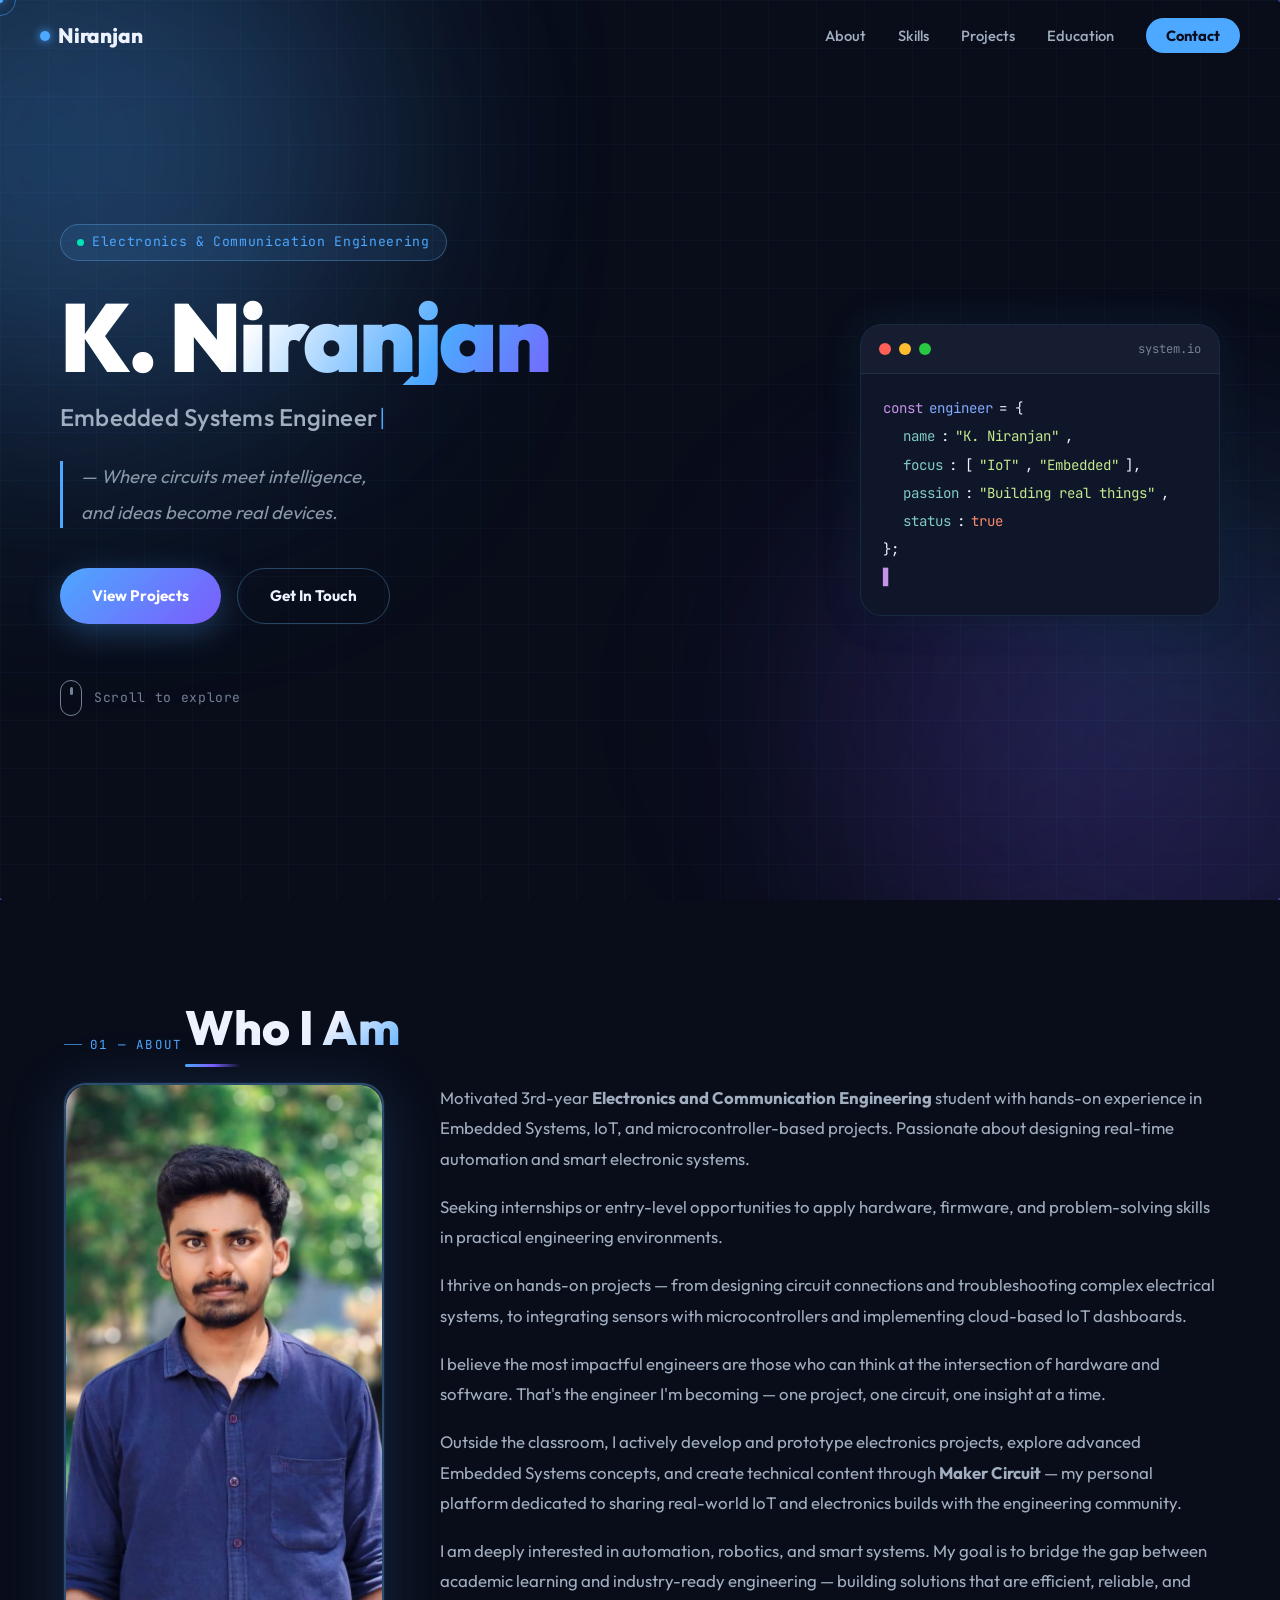
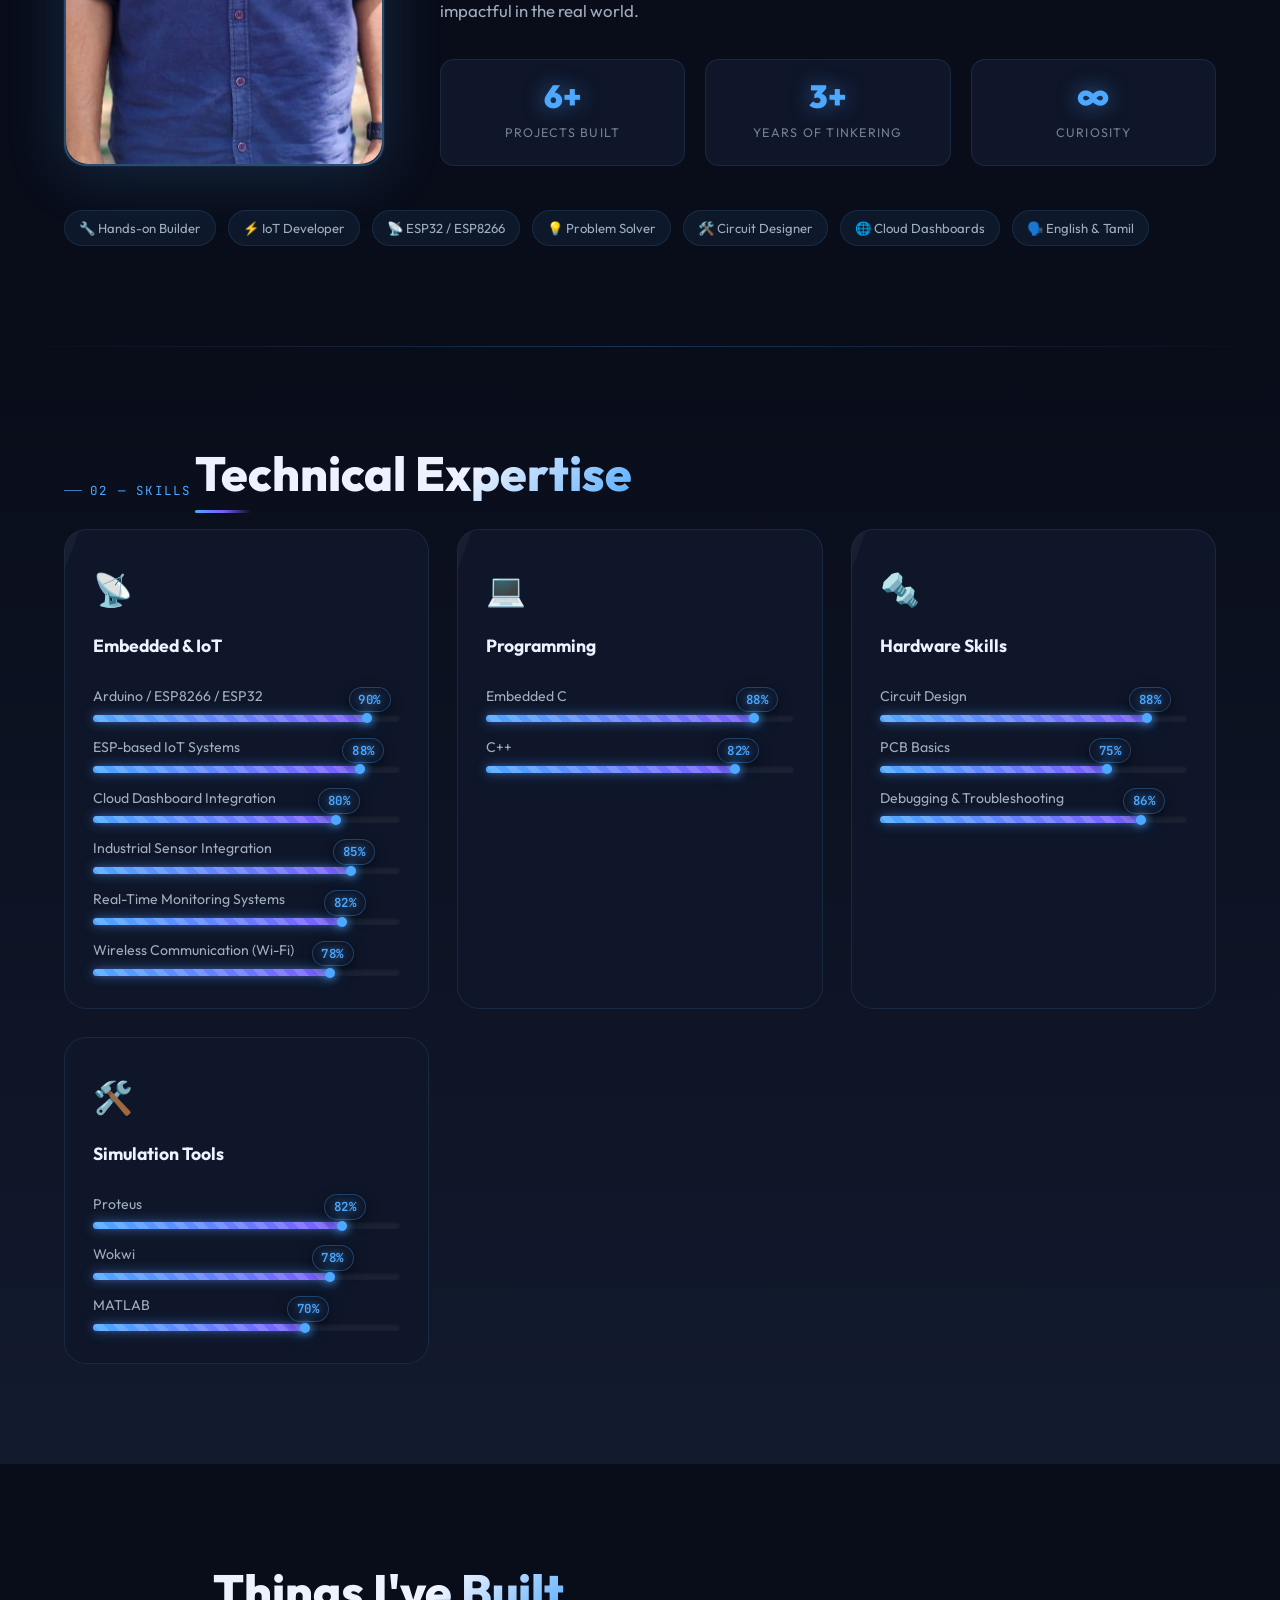
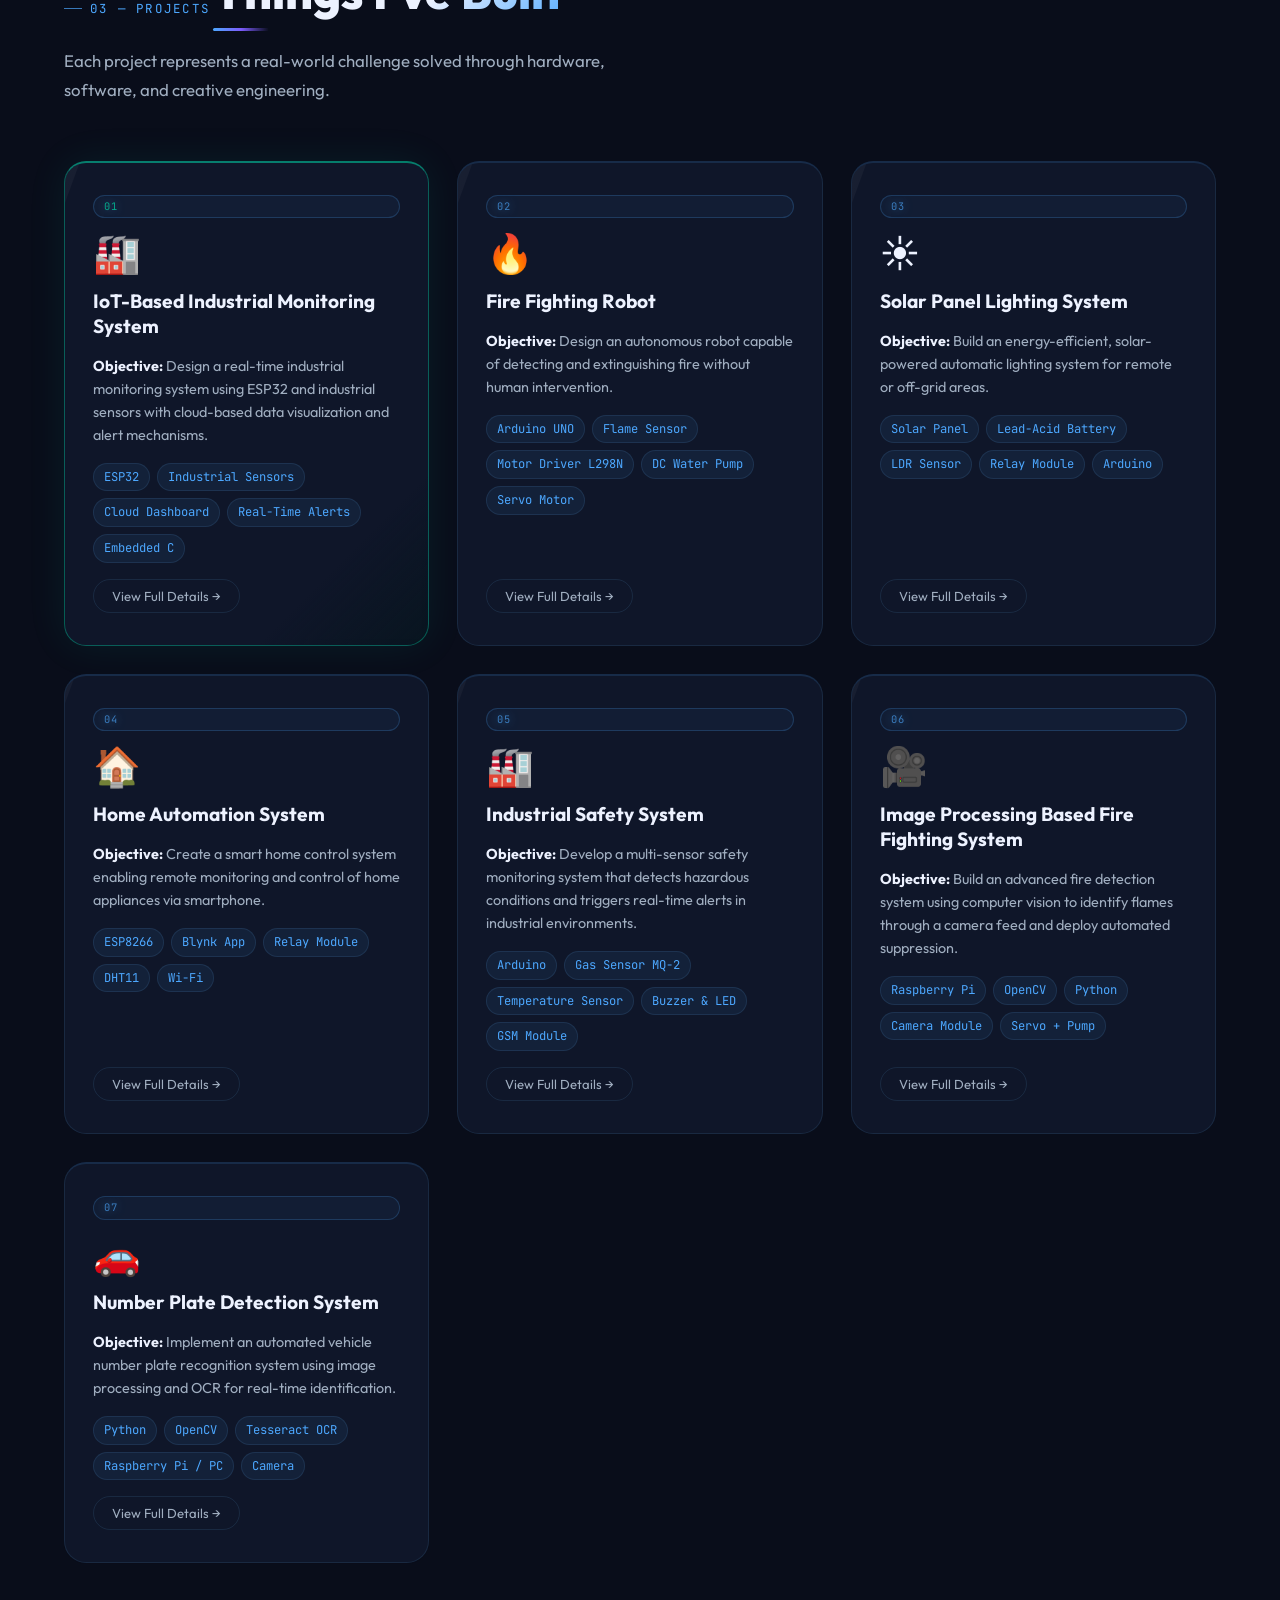
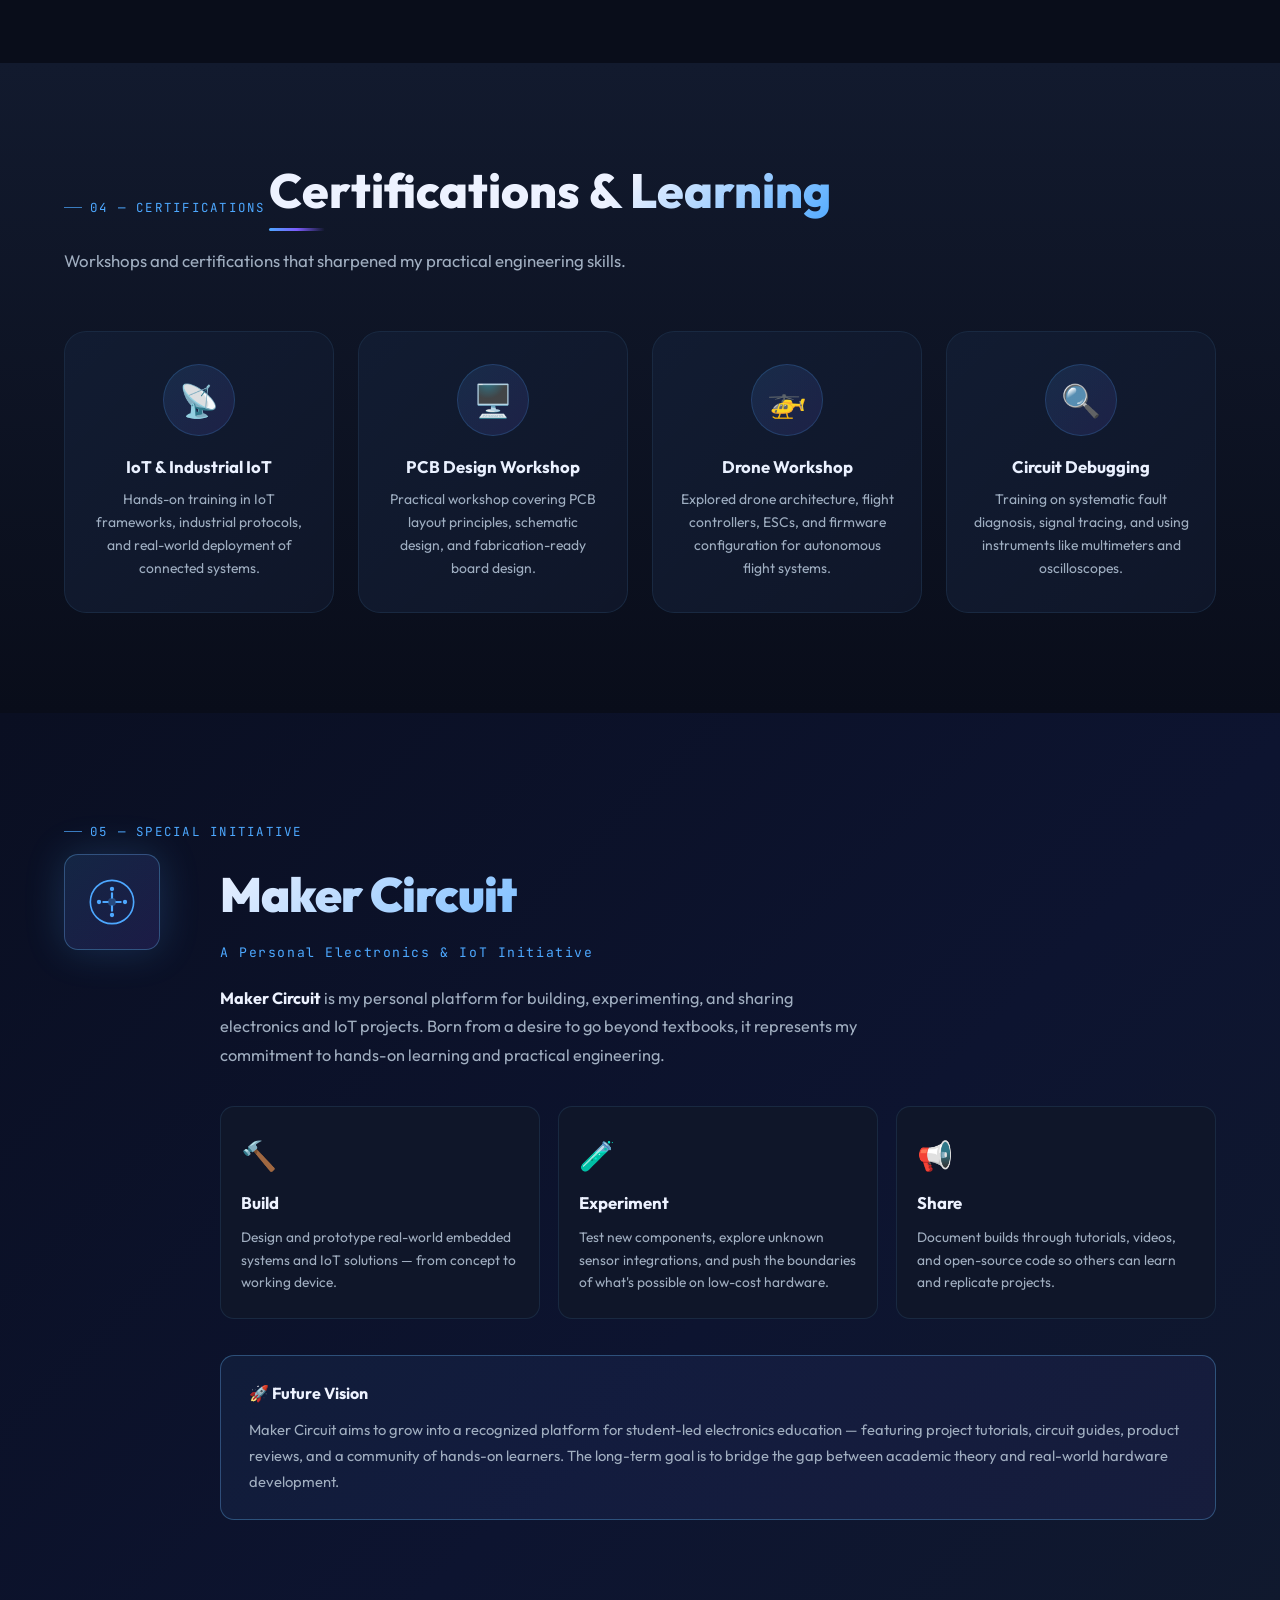
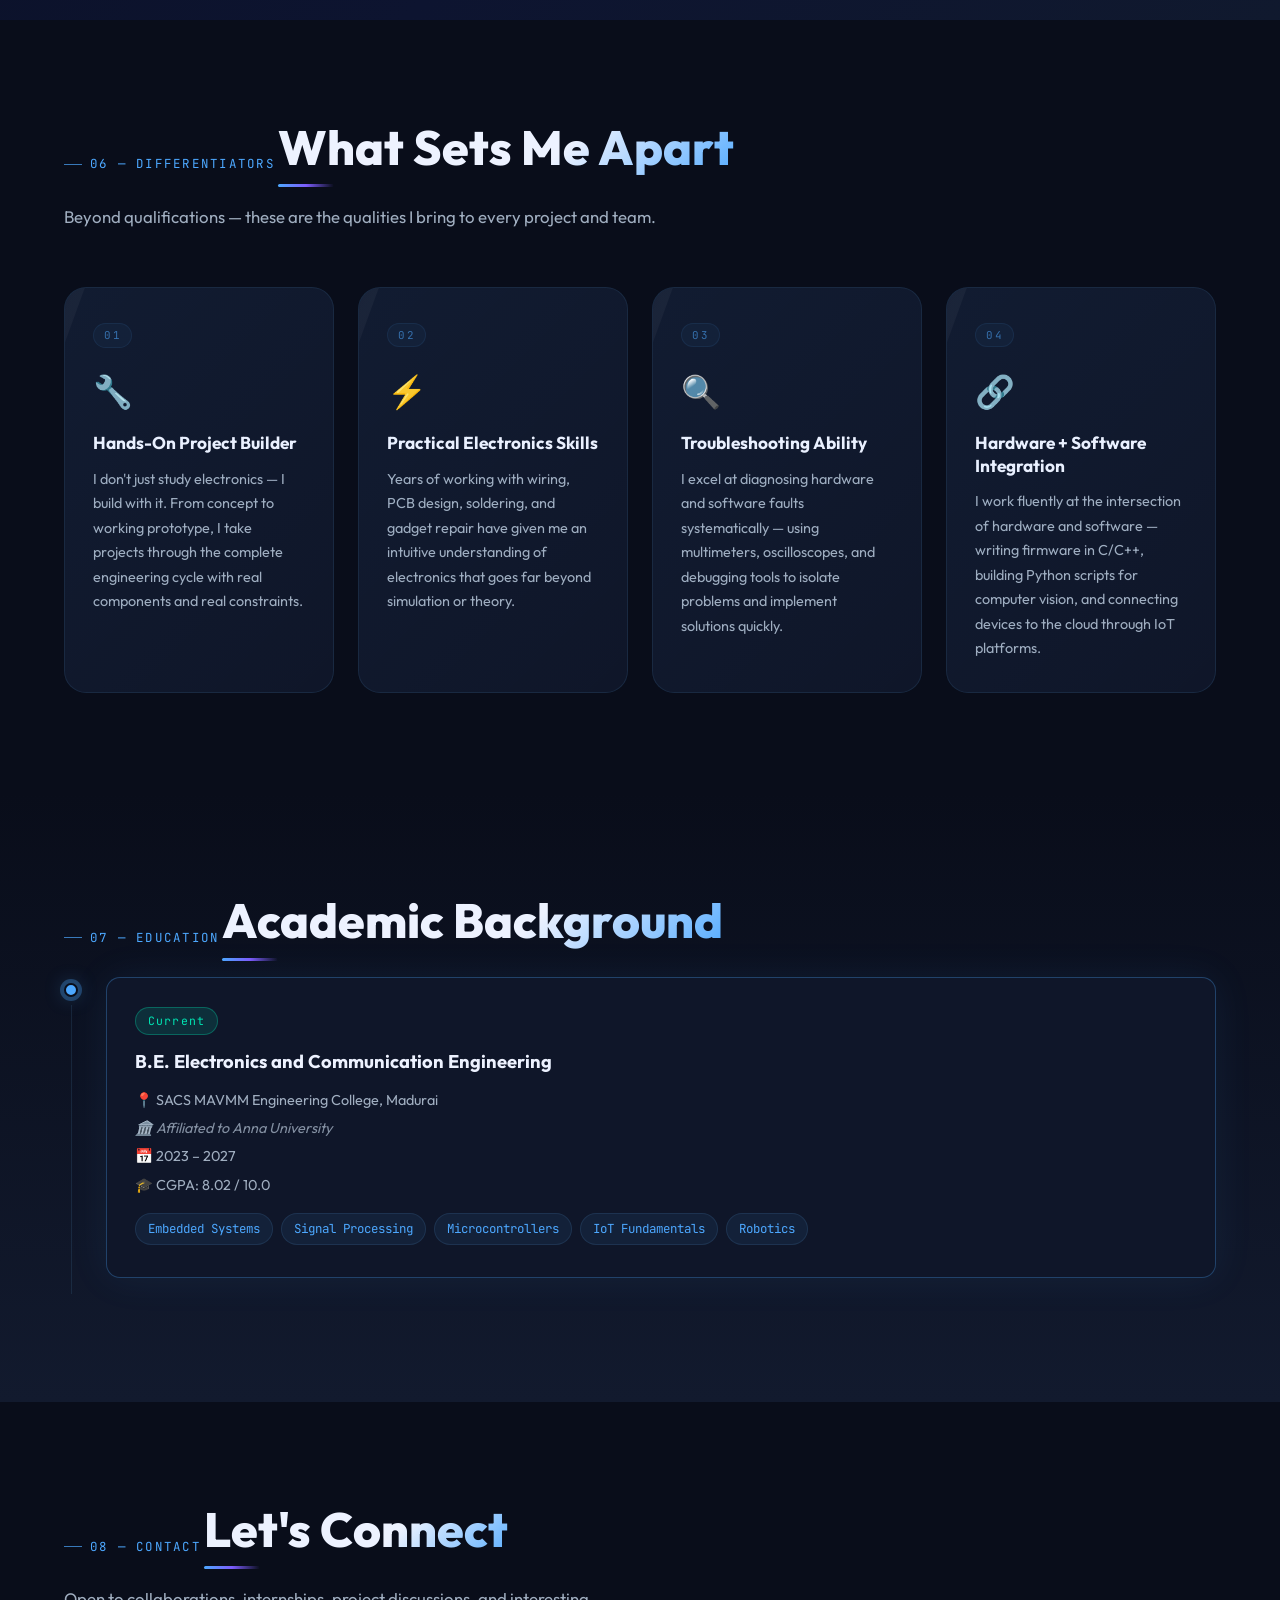
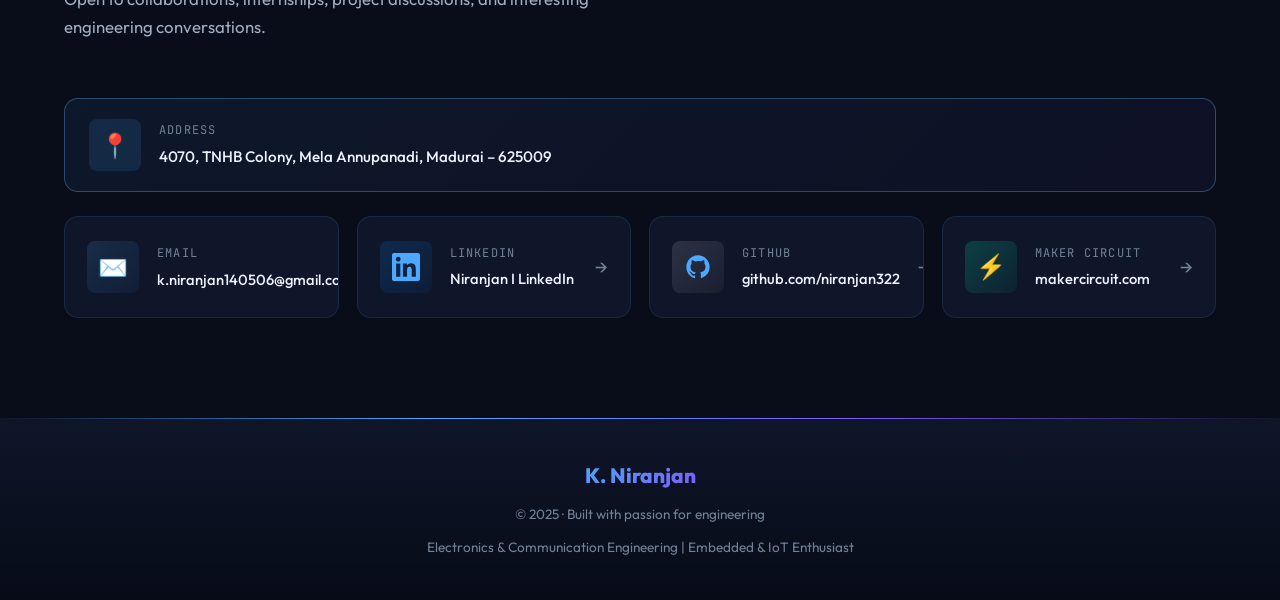
==== commit 9301d9f2: "Premium UI/UX Enhancements V2: Background orbs, dynamic card glow, floating navbar, striped progress" ====
--- a/index.html
+++ b/index.html
@@ -27,6 +27,10 @@
 
   <!-- ── PARTICLES CANVAS ── -->
   <canvas id="particles-canvas"></canvas>
+
+  <!-- ── BACKGROUND GLOW ORBS ── -->
+  <div class="bg-glow-orb bg-glow-orb-1"></div>
+  <div class="bg-glow-orb bg-glow-orb-2"></div>
 
   <!-- ── NAV ── -->
   <nav id="navbar">
--- a/style.css
+++ b/style.css
@@ -1637,3 +1637,137 @@
   .section-title::after { width: 40px; }
 }
 
+/* ═══════════════════════════════════════════════
+   PREMIUM UI/UX ENHANCEMENTS (V2)
+   ═══════════════════════════════════════════════ */
+
+/* Custom Selection */
+::selection {
+  background: rgba(77,168,255,0.4);
+  color: #fff;
+}
+
+/* Floating Navbar Override */
+#navbar.scrolled {
+  top: 16px !important;
+  border-radius: 50px;
+  max-width: 1150px;
+  margin: 0 auto;
+  border: 1px solid var(--border-glow);
+  box-shadow: 0 10px 40px rgba(0,0,0,0.6), 0 0 20px rgba(77,168,255,0.15);
+  left: 24px;
+  right: 24px;
+  padding: 0 12px;
+  transition: all 0.4s cubic-bezier(0.4, 0, 0.2, 1);
+}
+@media (max-width: 768px) {
+  #navbar.scrolled {
+    top: 0 !important;
+    border-radius: 0;
+    left: 0; right: 0;
+    max-width: 100%;
+  }
+}
+
+/* Project Card Mouse Glow */
+.project-card {
+  --mouse-x: 50%;
+  --mouse-y: 50%;
+}
+.project-card::before {
+  content: '';
+  position: absolute;
+  inset: 0;
+  background: radial-gradient(
+    600px circle at var(--mouse-x) var(--mouse-y),
+    rgba(77,168,255,0.08),
+    transparent 40%
+  );
+  opacity: 0;
+  transition: opacity 0.5s;
+  pointer-events: none;
+  z-index: 0;
+}
+.project-card:hover::before {
+  opacity: 1;
+}
+
+/* Floating Animations */
+@keyframes premium-float {
+  0%, 100% { transform: translateY(0); }
+  50% { transform: translateY(-8px); }
+}
+.contact-icon {
+  animation: premium-float 4s ease-in-out infinite;
+}
+.maker-badge-wrap {
+  animation: premium-float 5s ease-in-out infinite reverse;
+}
+
+/* Neon Text Shadows */
+.skill-pct {
+  text-shadow: 0 0 8px rgba(77,168,255,0.8);
+}
+.project-number {
+  text-shadow: 0 0 8px rgba(77,168,255,0.6);
+  border-color: rgba(77,168,255,0.3);
+}
+
+/* Striped Skill Bar */
+.skill-fill::before {
+  content: '';
+  position: absolute;
+  inset: 0;
+  background-image: linear-gradient(
+    45deg,
+    rgba(255,255,255,0.15) 25%,
+    transparent 25%,
+    transparent 50%,
+    rgba(255,255,255,0.15) 50%,
+    rgba(255,255,255,0.15) 75%,
+    transparent 75%,
+    transparent
+  );
+  background-size: 20px 20px;
+  animation: moveStripes 1s linear infinite;
+  border-radius: inherit;
+  opacity: 0;
+  transition: opacity 0.5s;
+}
+.skill-fill.animated::before {
+  opacity: 1;
+}
+@keyframes moveStripes {
+  0% { background-position: 0 0; }
+  100% { background-position: 20px 0; }
+}
+
+/* Animated Glow Orbs in Background */
+.bg-glow-orb {
+  position: fixed;
+  border-radius: 50%;
+  filter: blur(140px);
+  z-index: -1;
+  opacity: 0.35;
+  pointer-events: none;
+  animation: float-bg-orb 15s ease-in-out infinite alternate;
+}
+.bg-glow-orb-1 {
+  width: 500px;
+  height: 500px;
+  background: var(--accent);
+  top: -100px;
+  left: -200px;
+}
+.bg-glow-orb-2 {
+  width: 400px;
+  height: 400px;
+  background: var(--accent2);
+  bottom: -100px;
+  right: -100px;
+  animation-delay: -5s;
+}
+@keyframes float-bg-orb {
+  0% { transform: translate(0, 0) scale(1); }
+  100% { transform: translate(60px, 80px) scale(1.1); }
+}
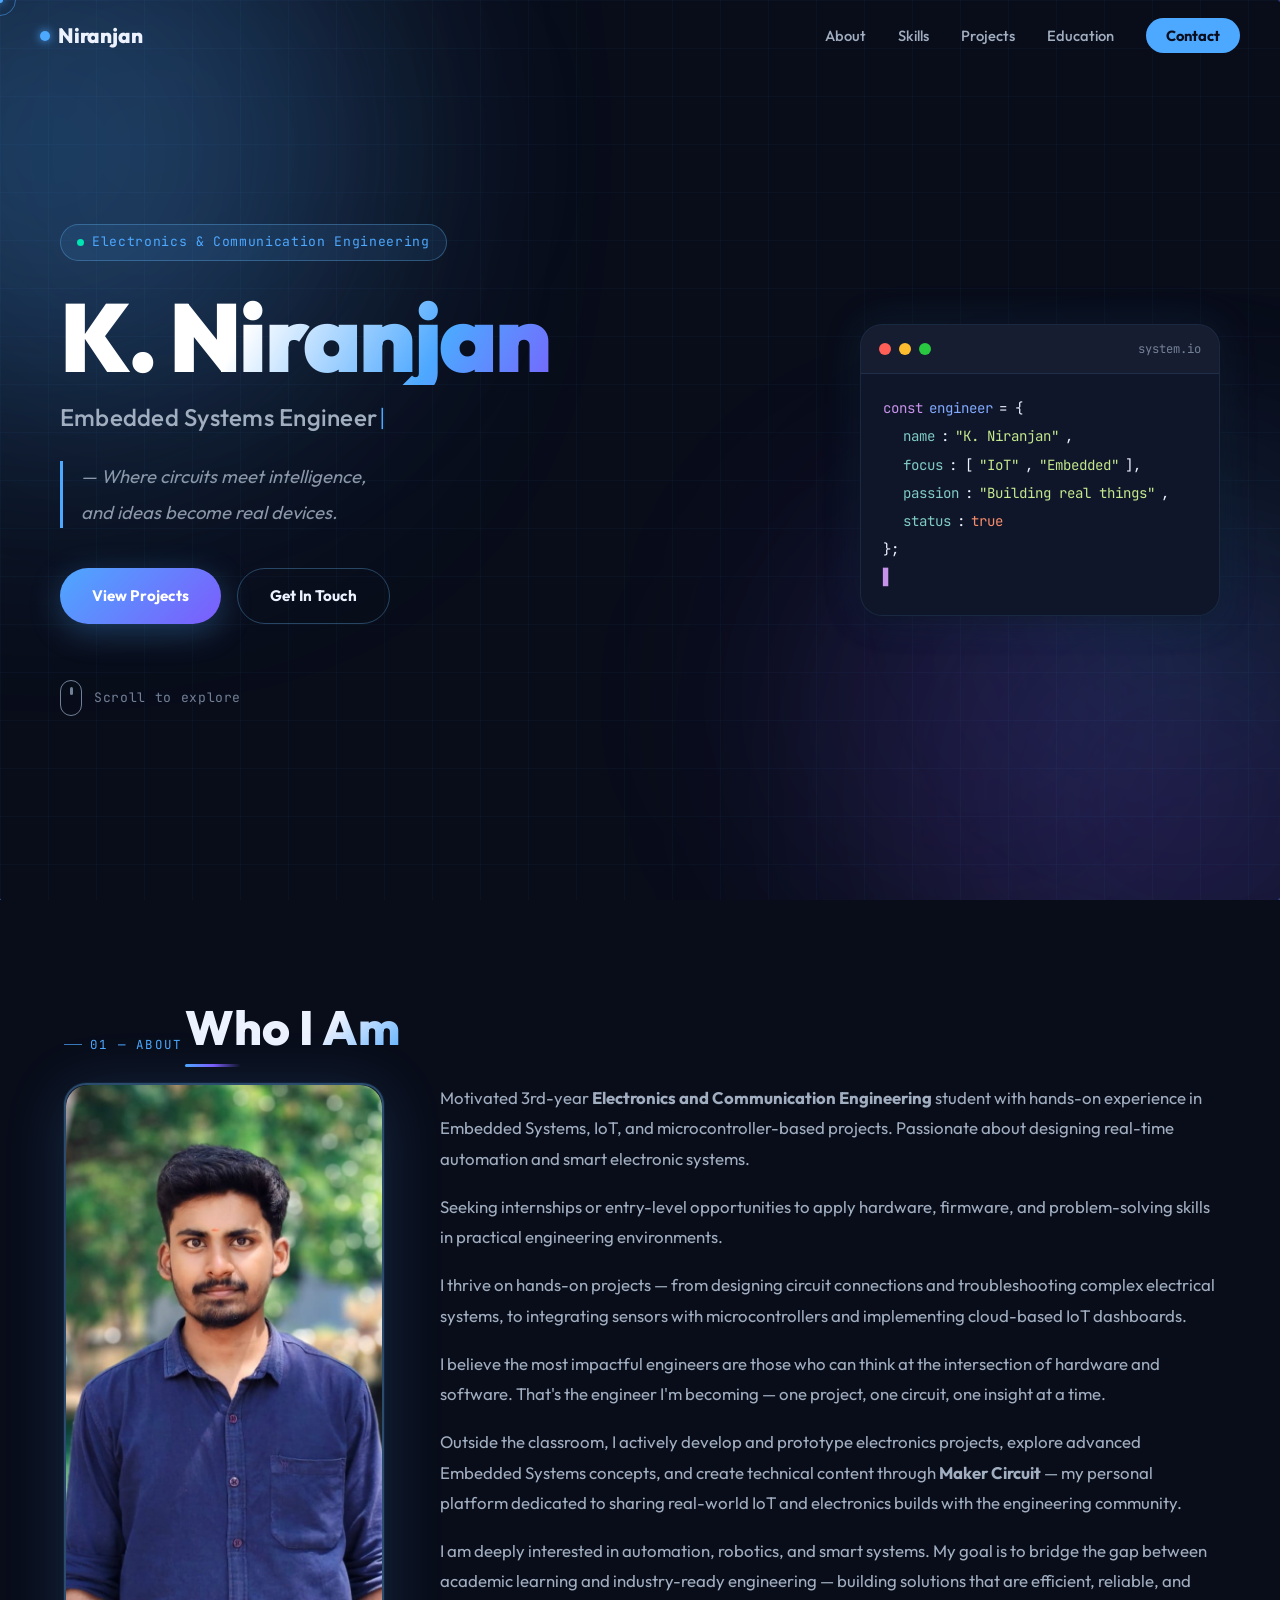
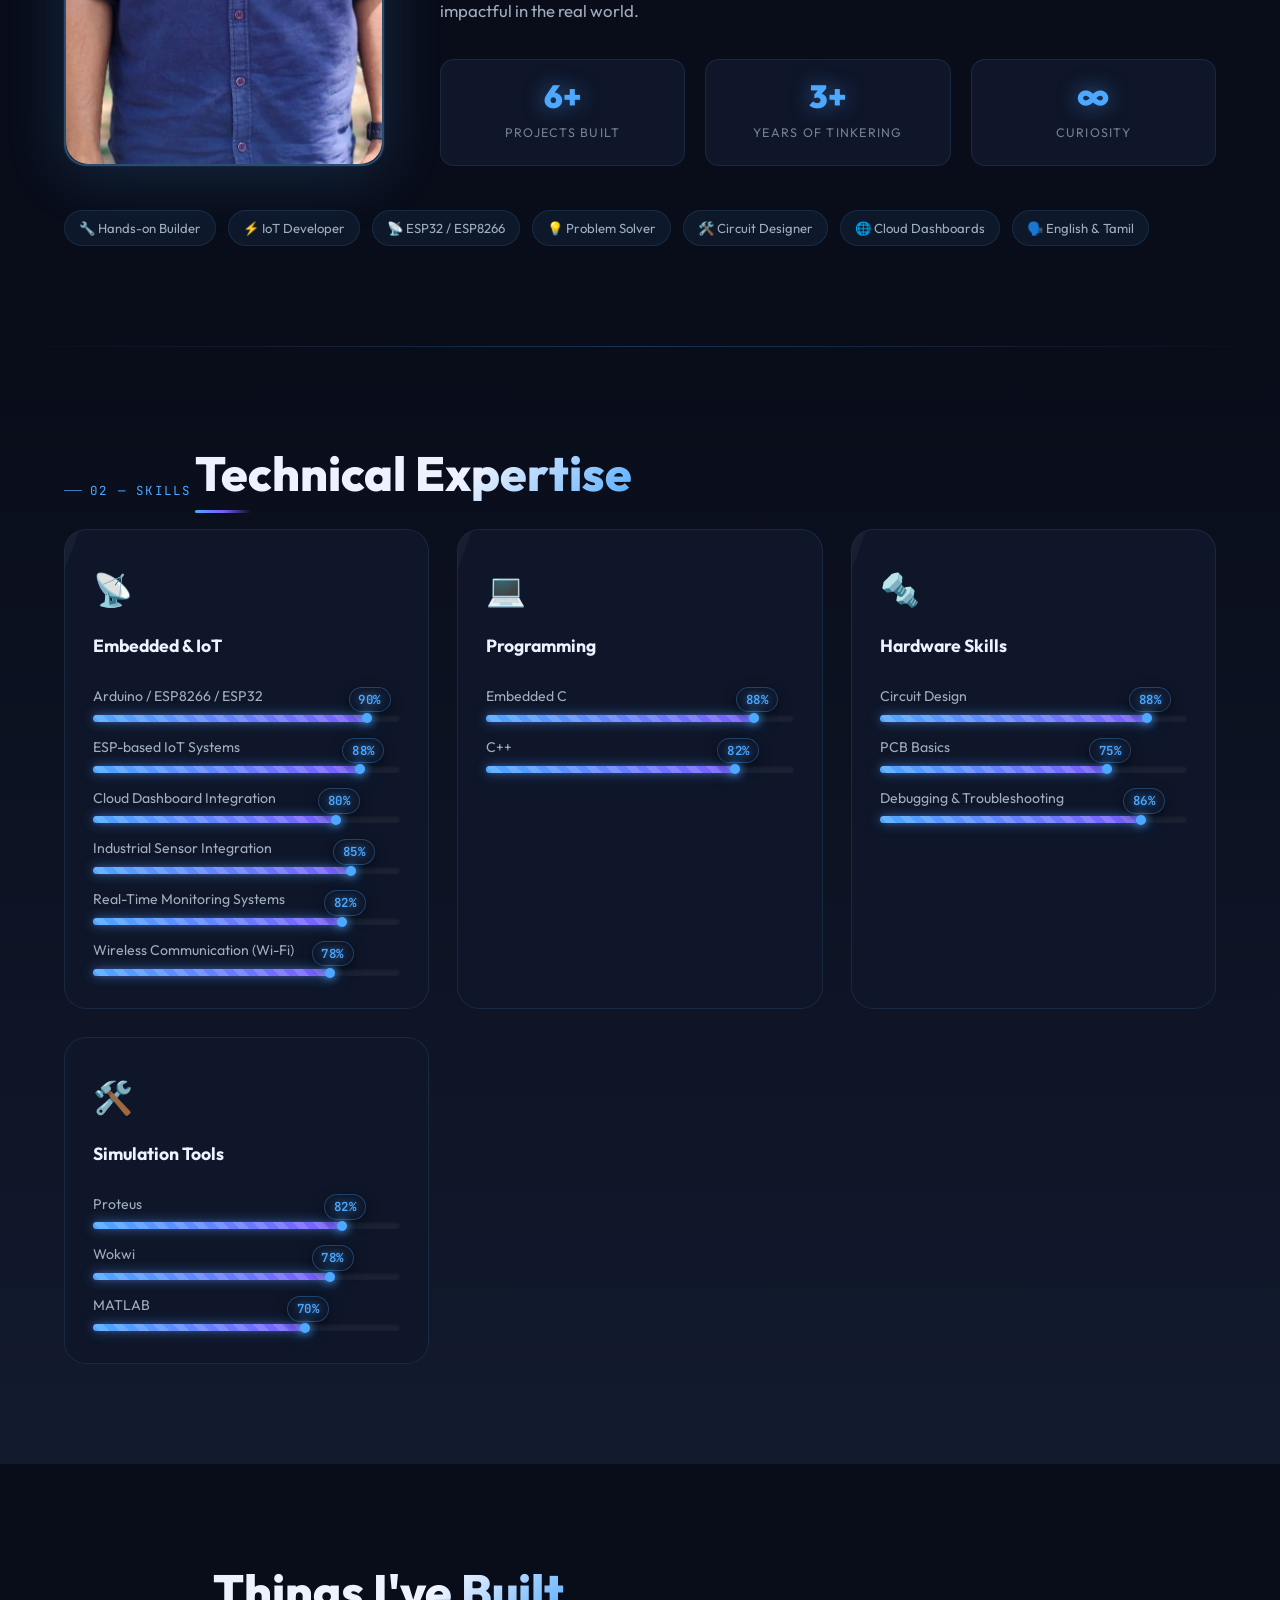
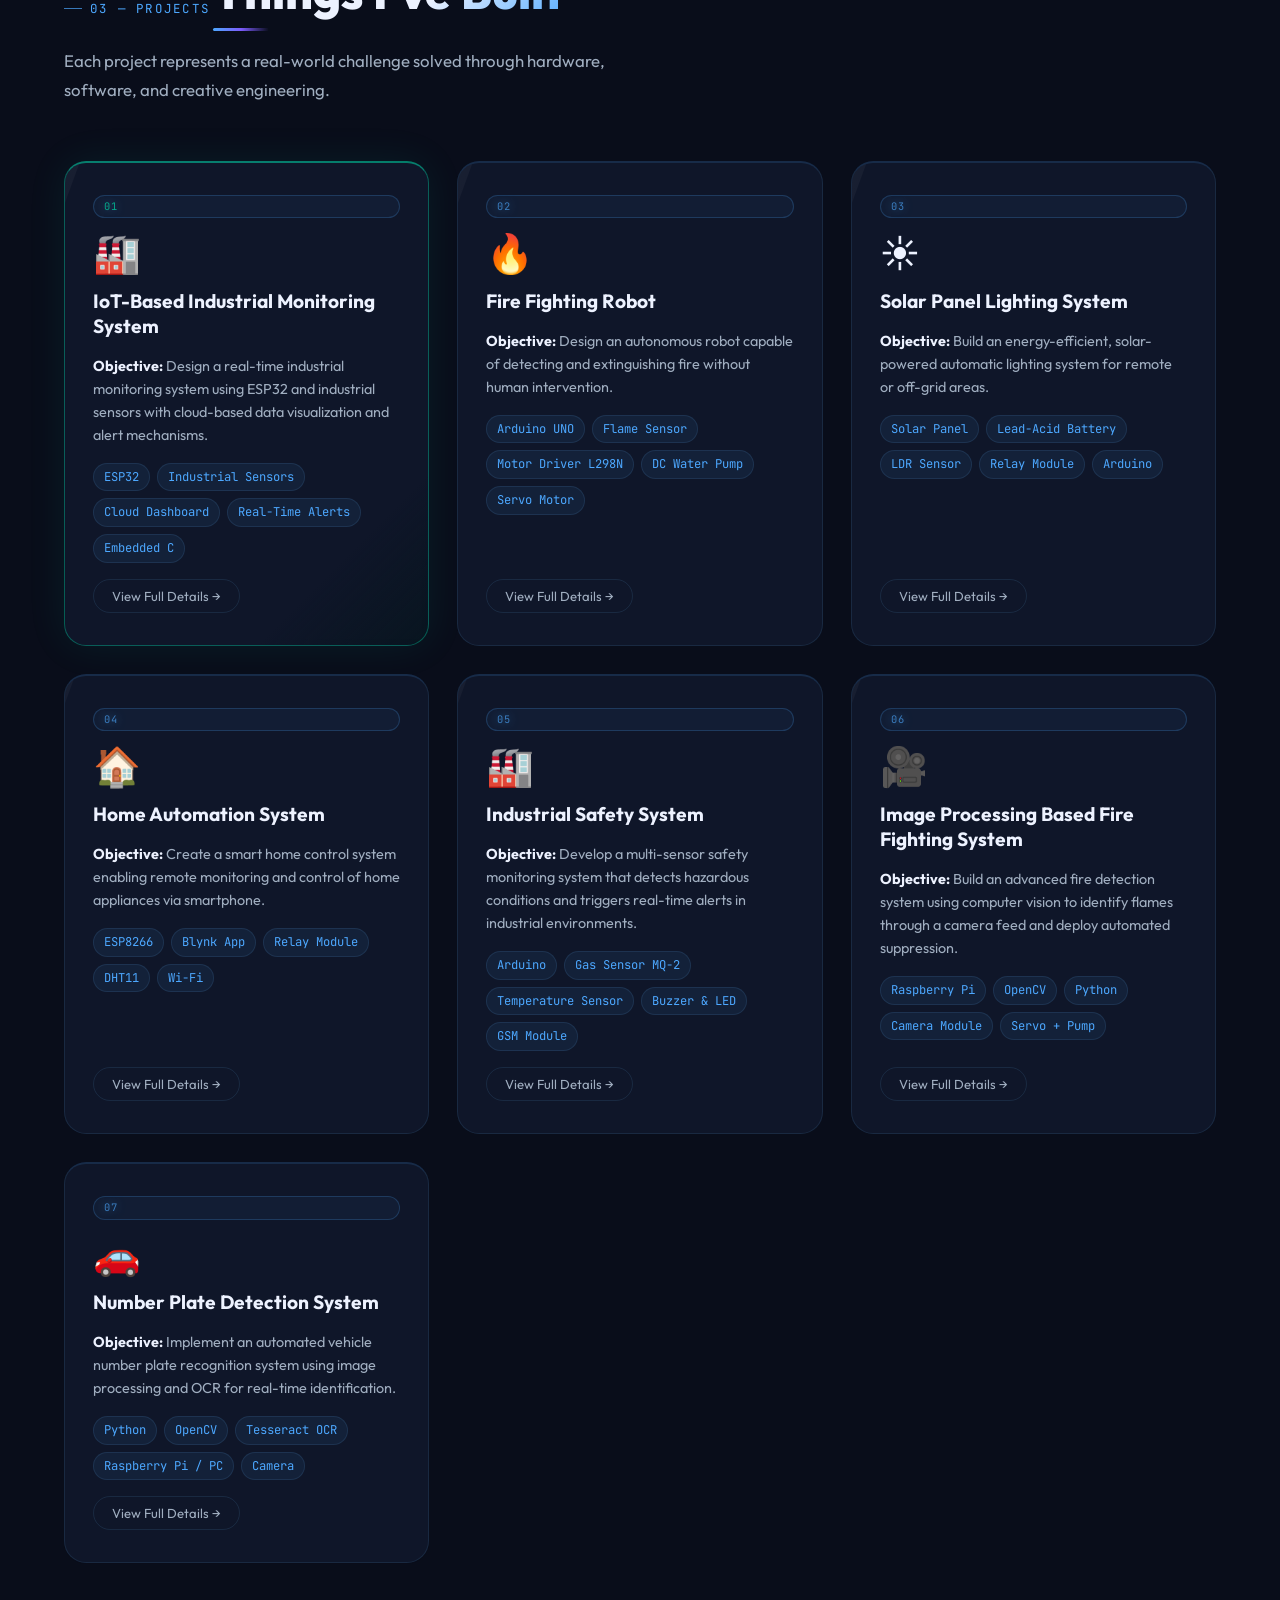
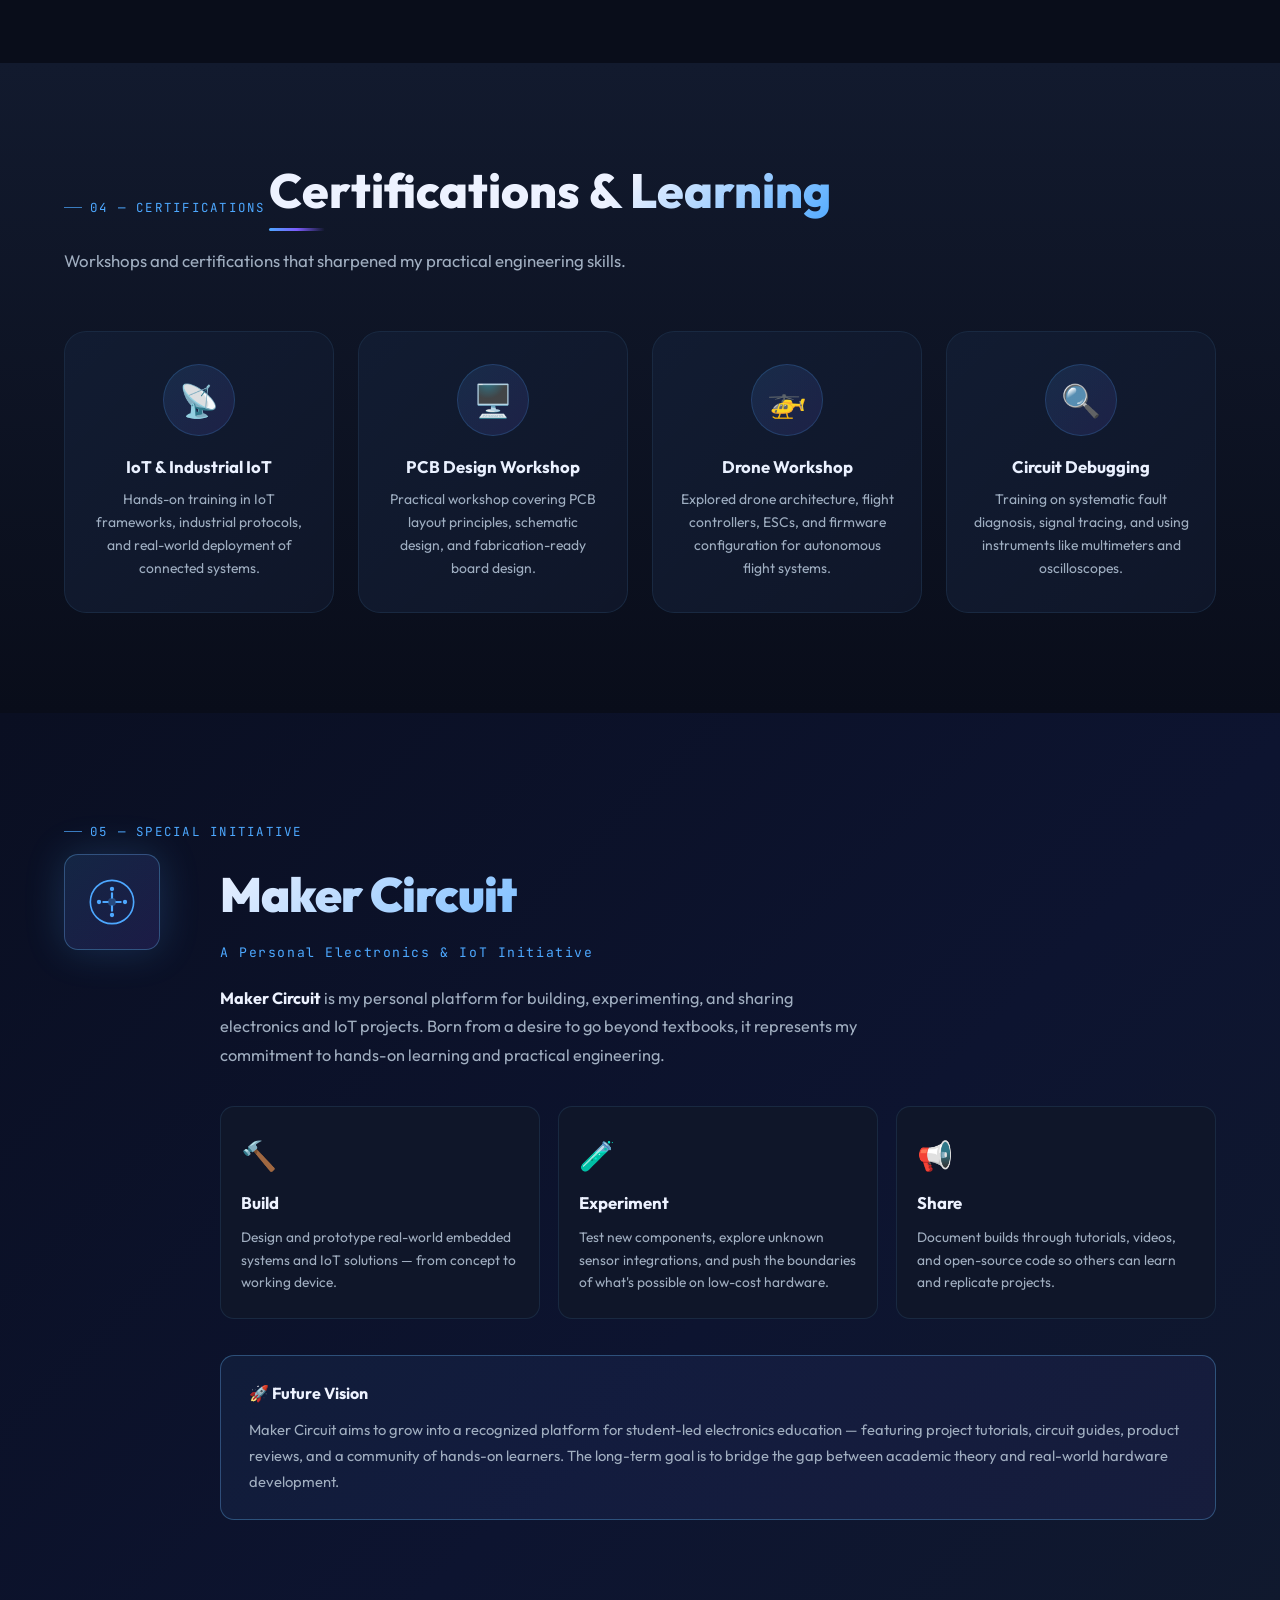
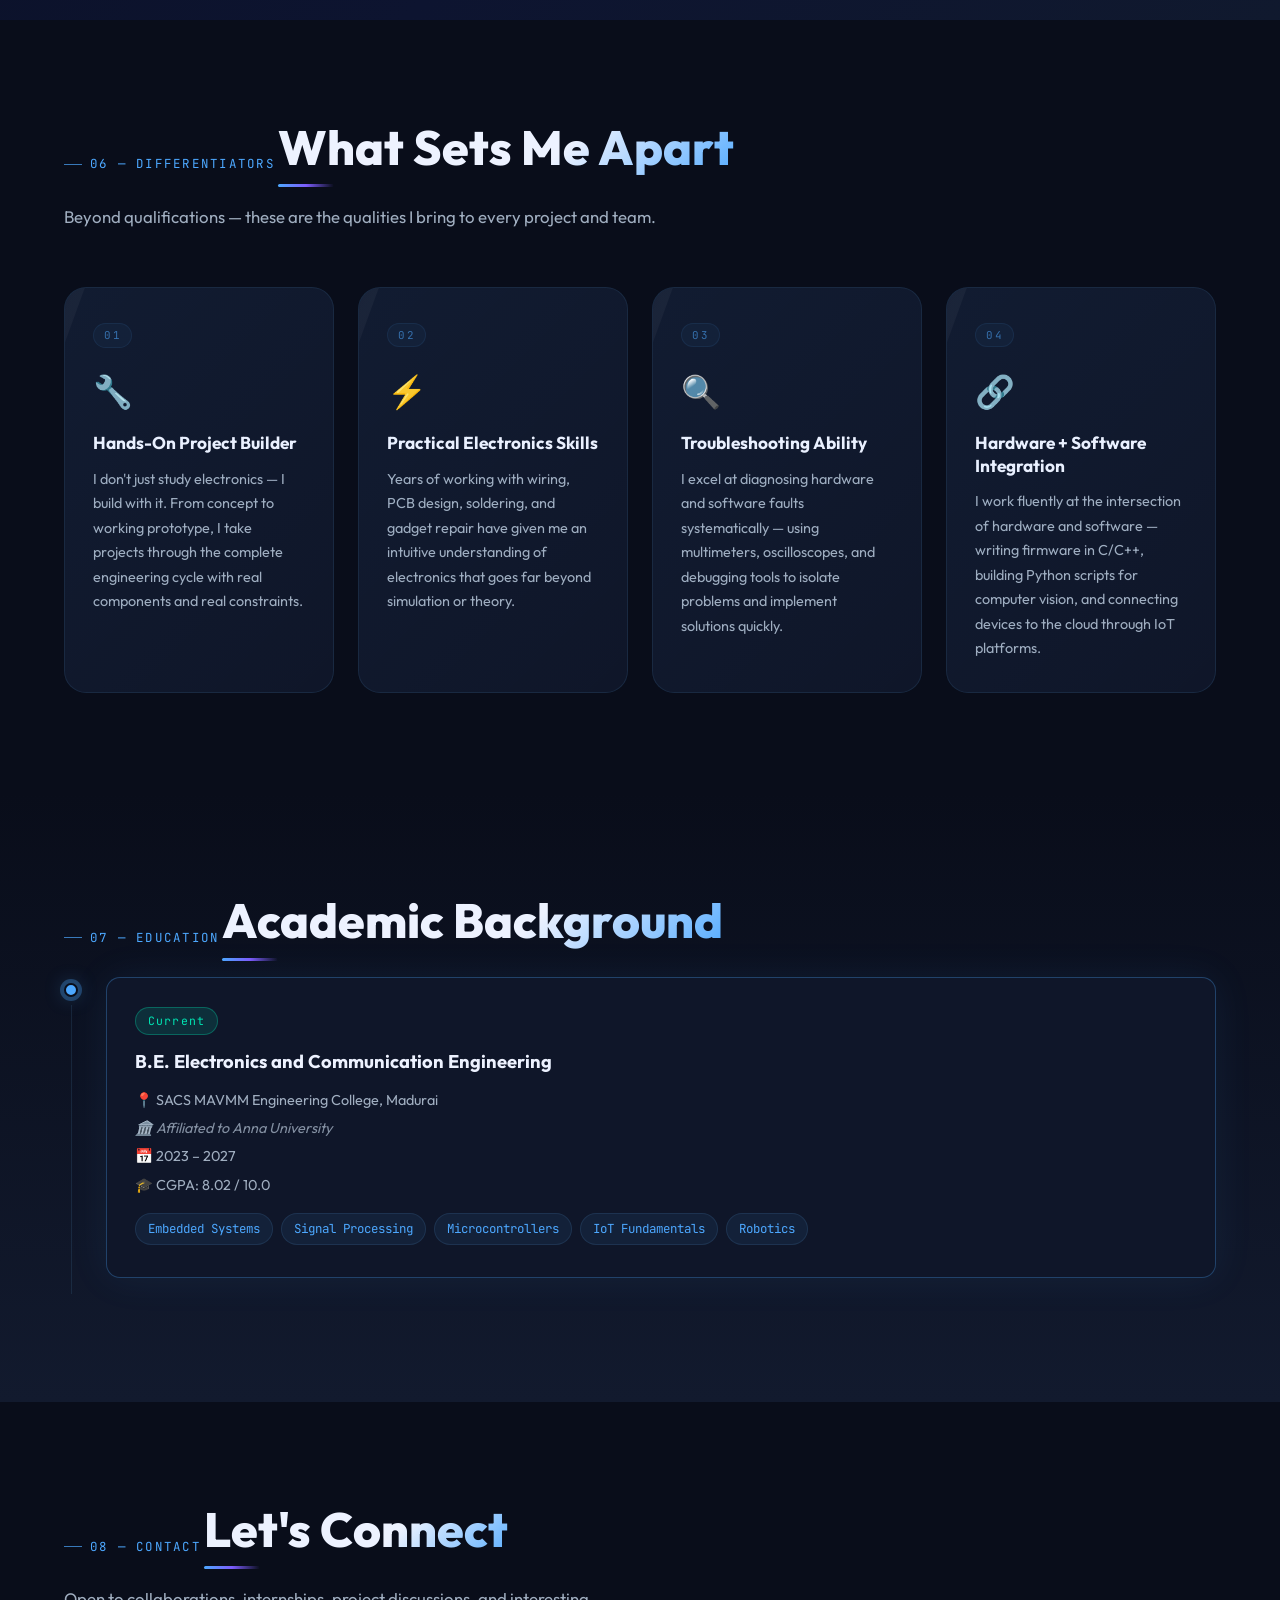
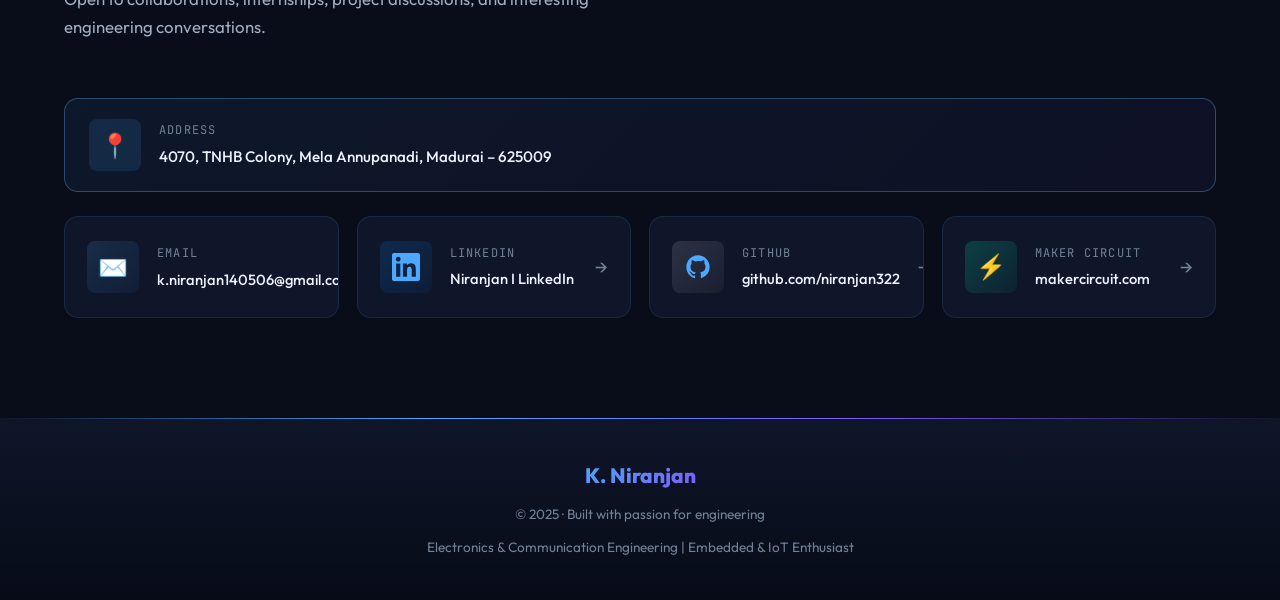
==== commit c867e3e4: "Update index.html" ====
--- a/index.html
+++ b/index.html
@@ -742,7 +742,7 @@
           </div>
           <div class="contact-arrow">→</div>
         </a>
-        <a href="https://makercircuit.com" target="_blank" rel="noopener" class="contact-card" id="contact-maker">
+        <a href="https://makercircuit.vercel.app/" target="_blank" rel="noopener" class="contact-card" id="contact-maker">
           <div class="contact-icon">⚡</div>
           <div class="contact-info">
             <span class="contact-label">Maker Circuit</span>
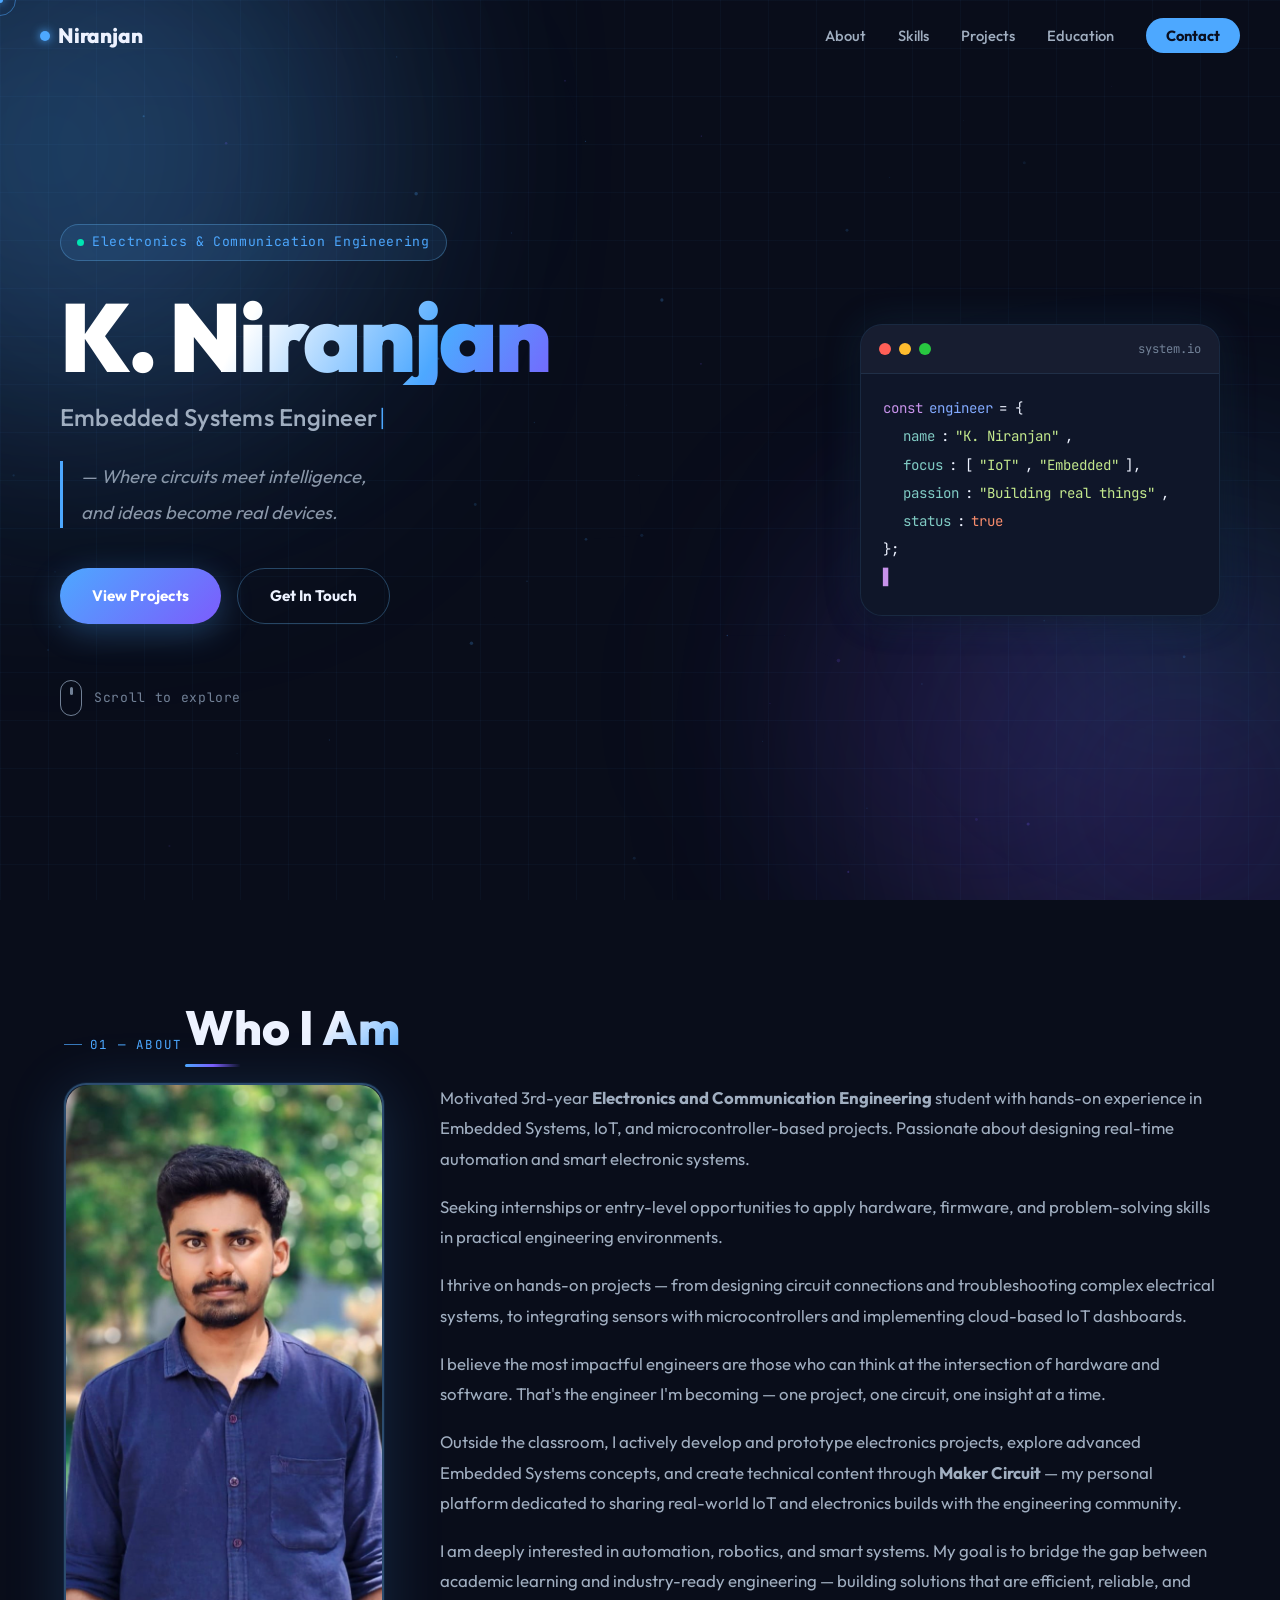
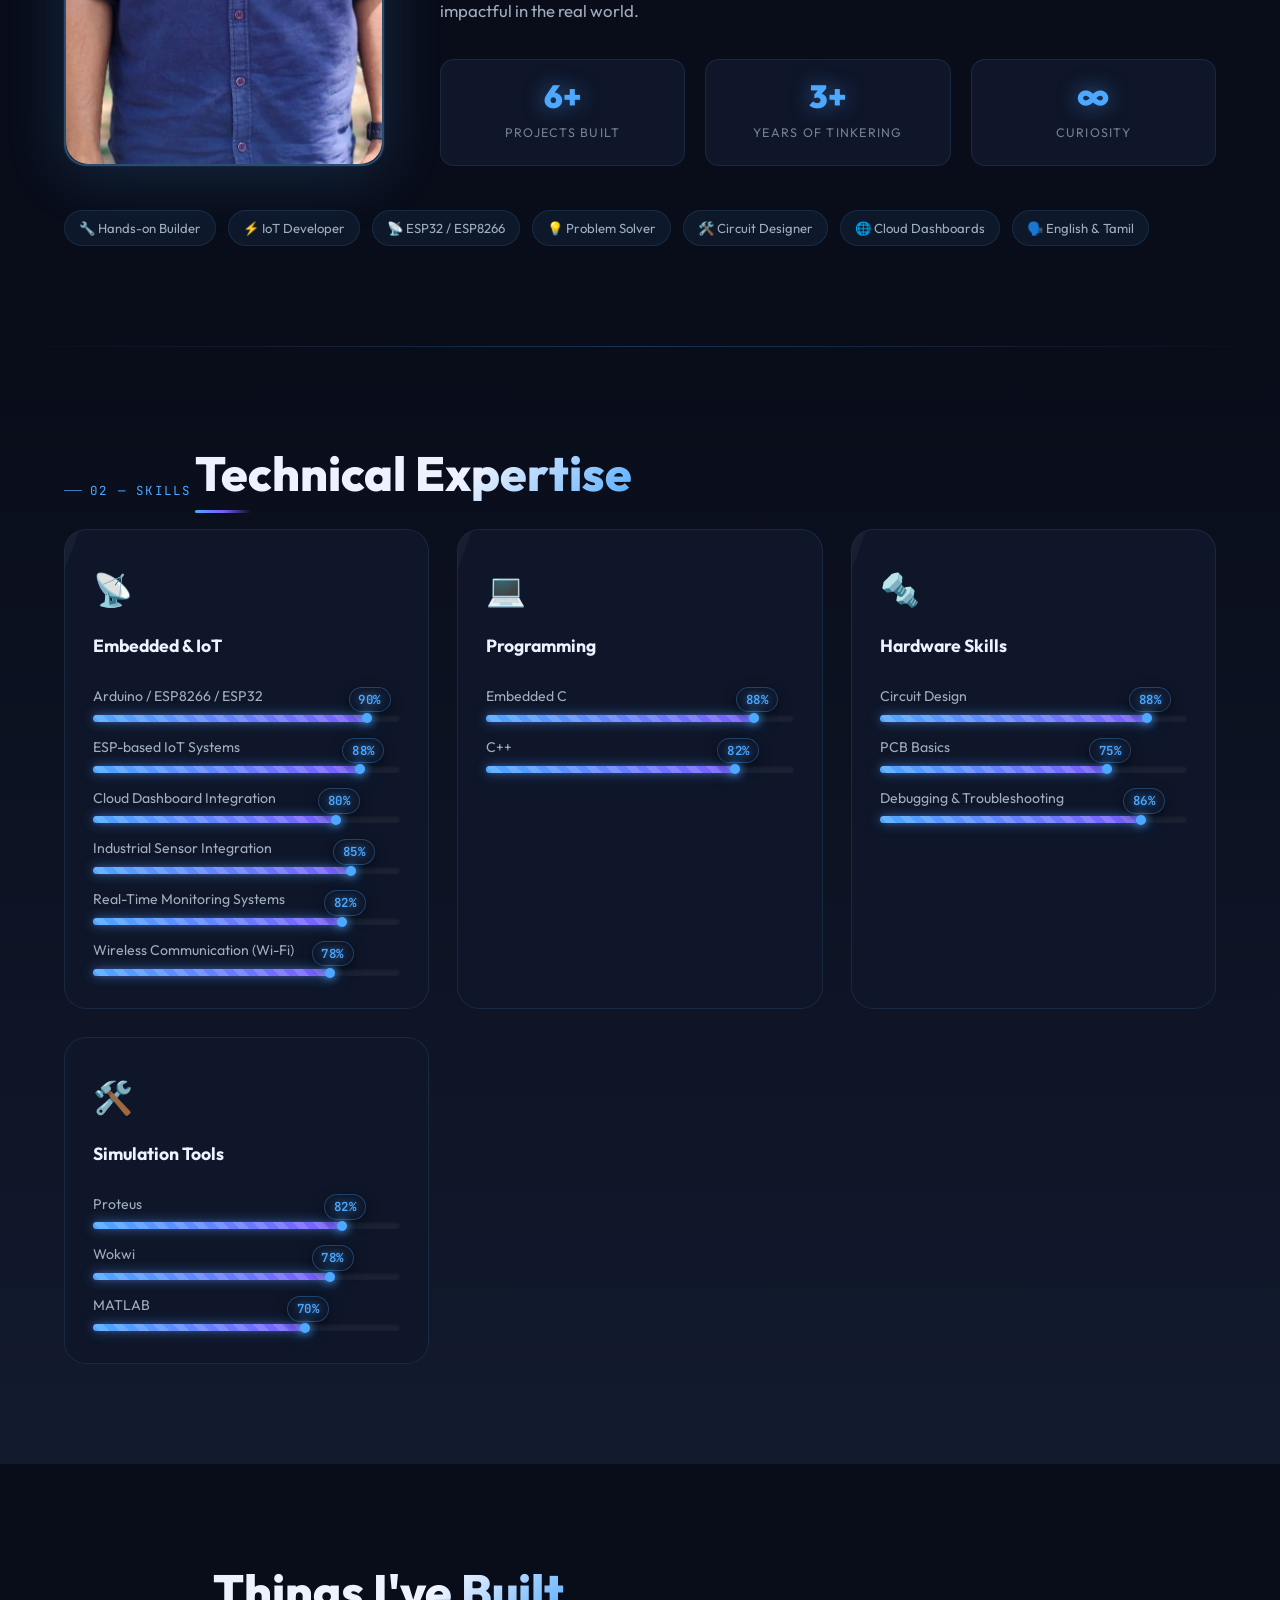
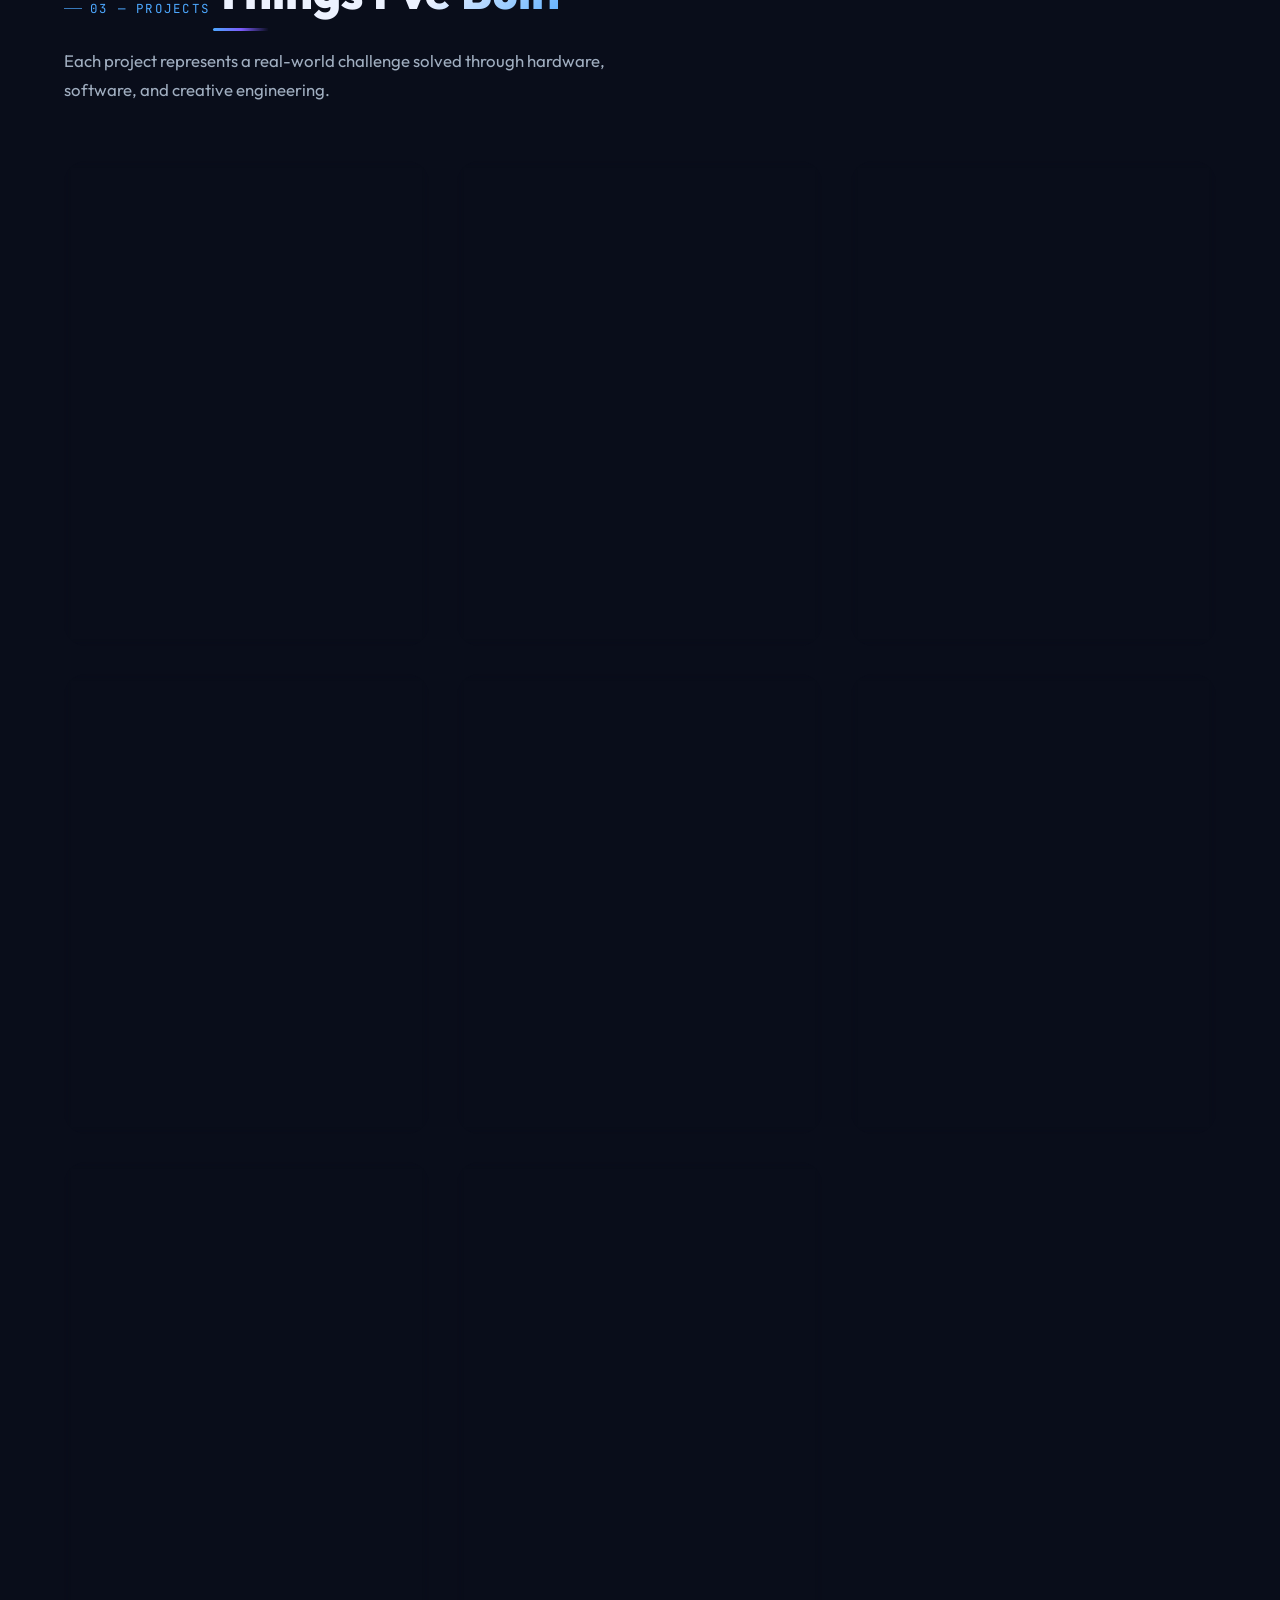
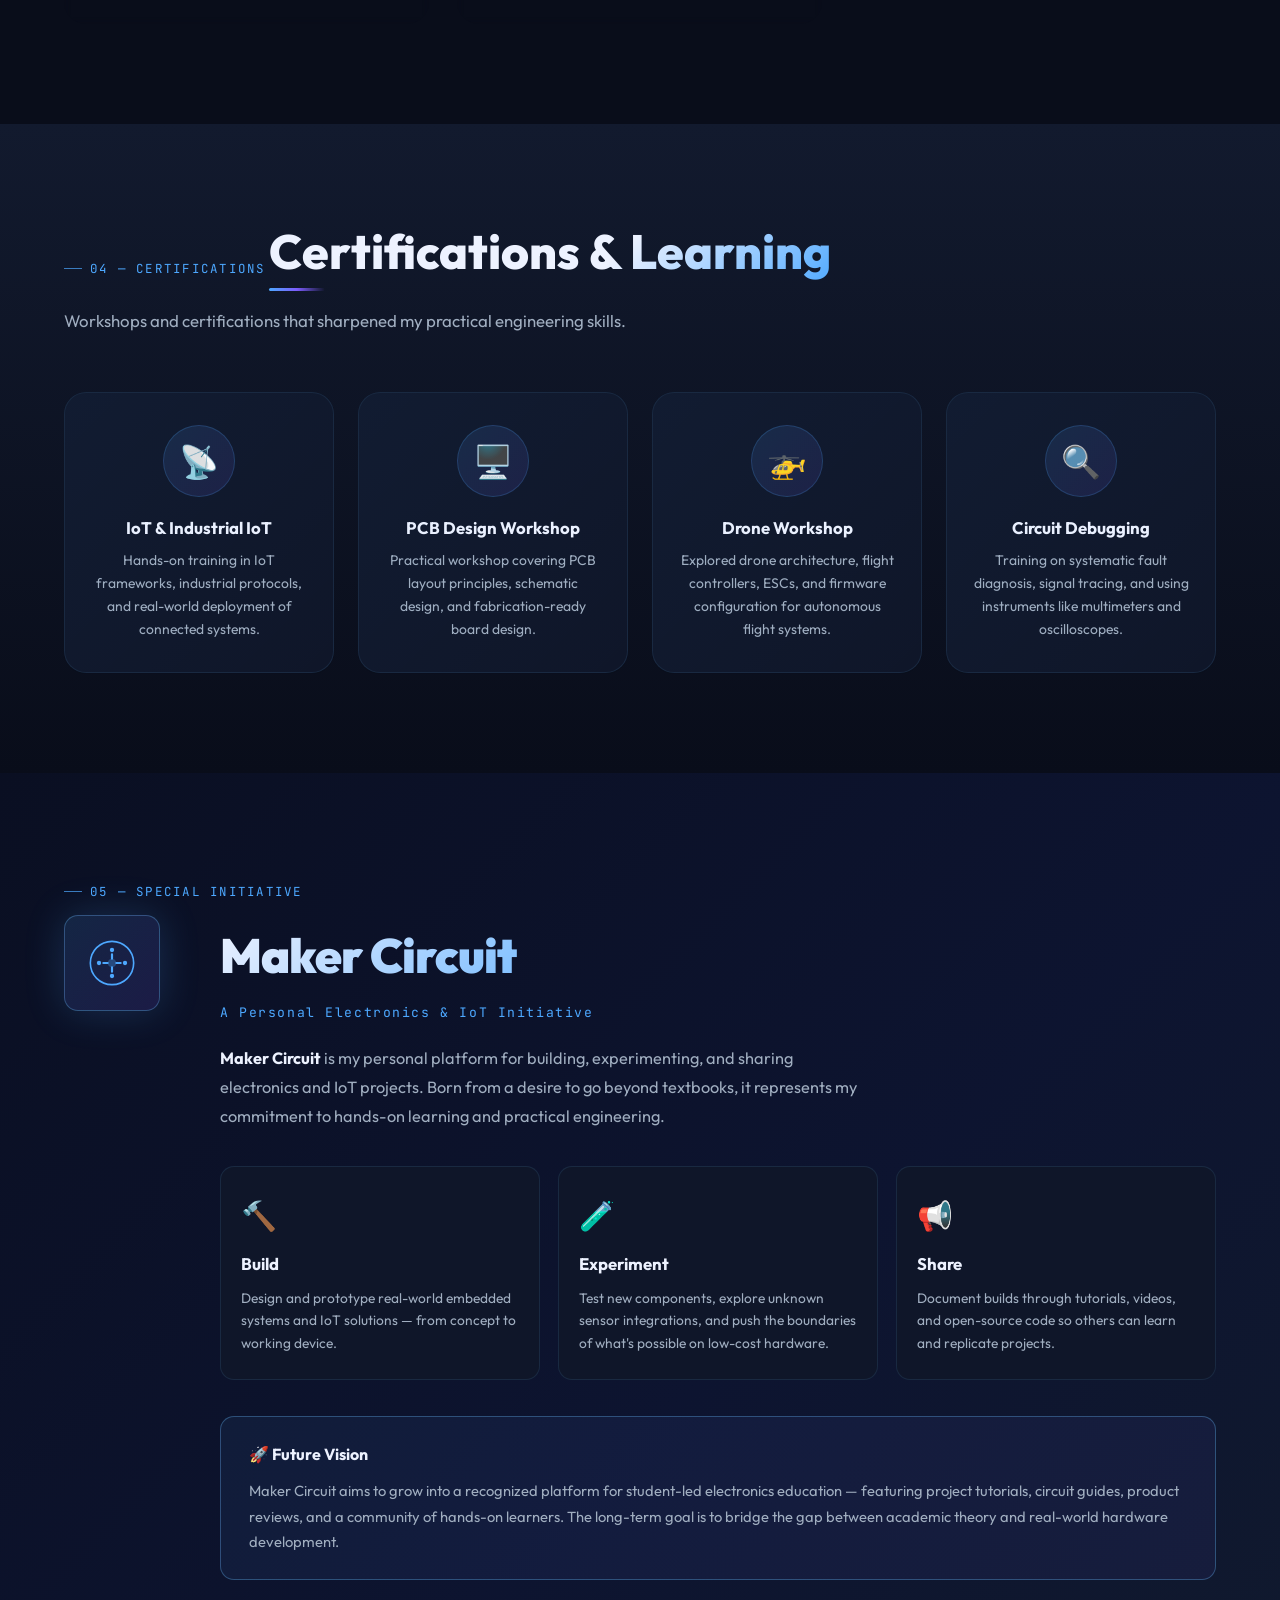
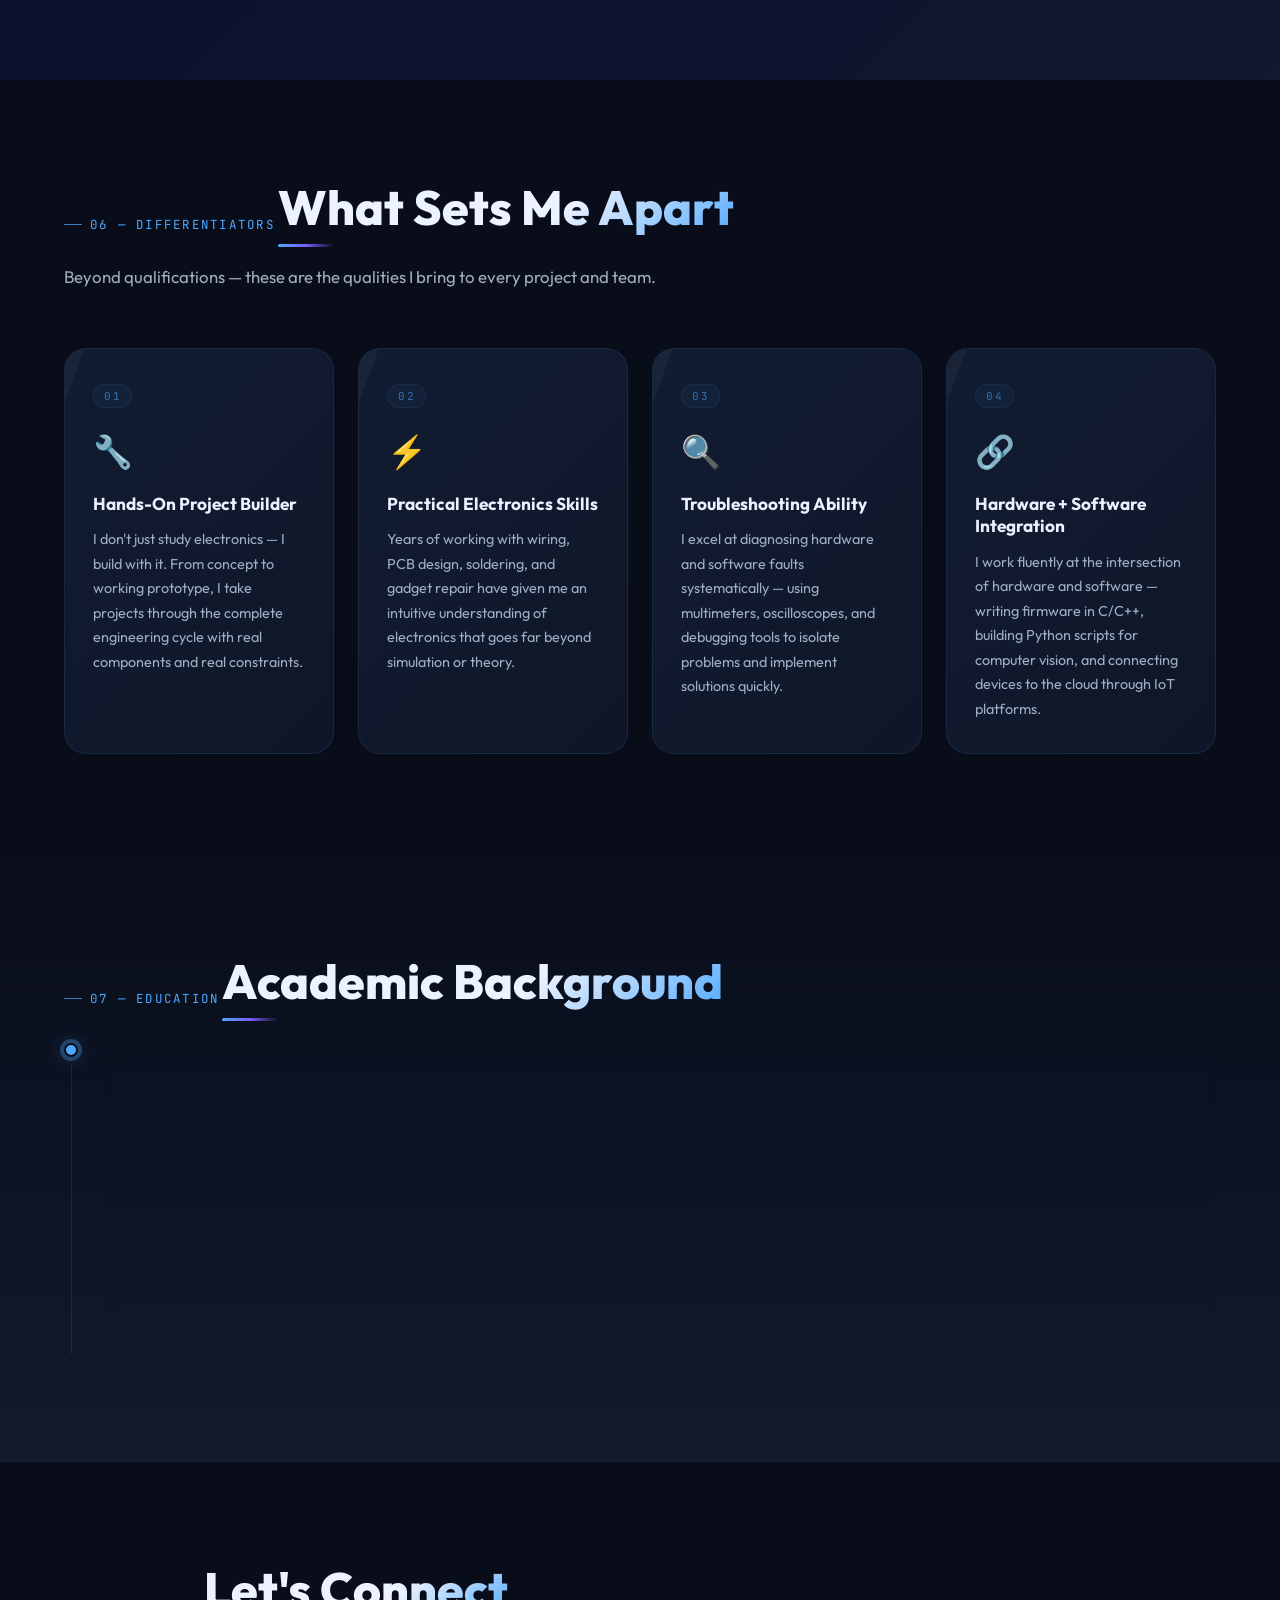
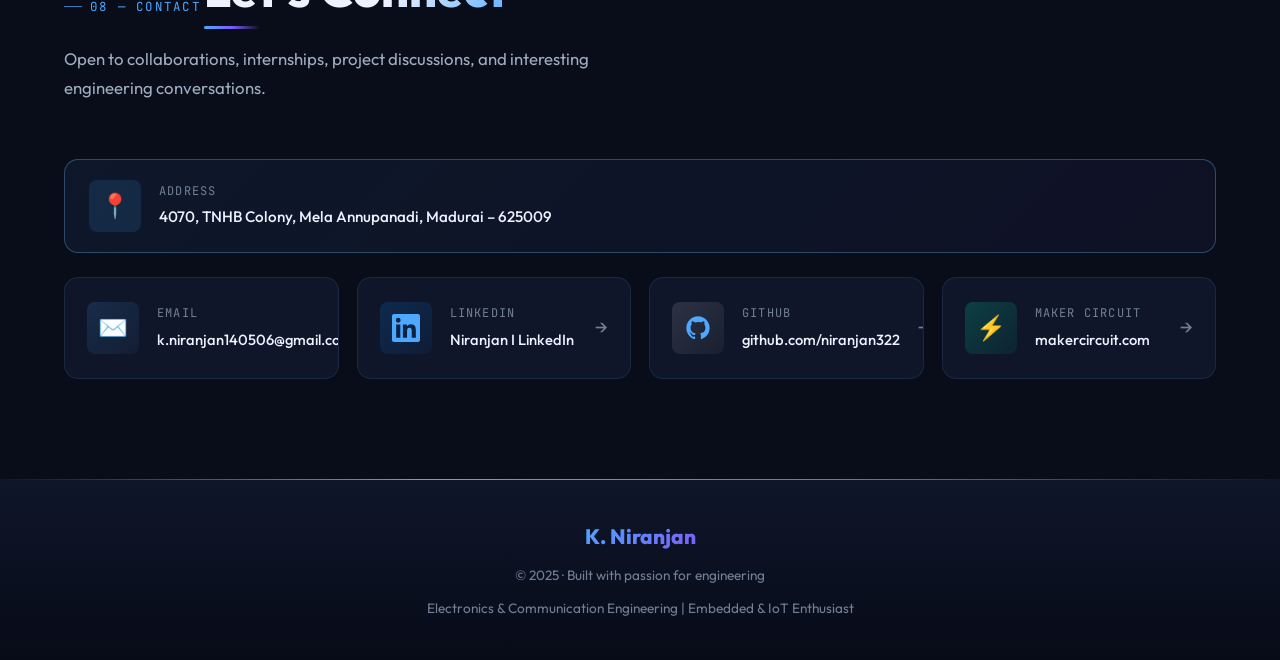
==== commit e68fd9c6: "Update" ====
--- a/index.html
+++ b/index.html
@@ -515,6 +515,37 @@
           <button class="project-toggle" aria-expanded="false">View Full Details →</button>
         </div>
 
+        <!-- Project 8 -->
+        <div class="project-card" id="proj-diy-nas">
+          <div class="project-number">08</div>
+          <div class="project-icon">💾</div>
+          <h3 class="project-title">DIY Network Attached Storage (NAS) Server</h3>
+          <p class="project-objective"><strong>Objective:</strong> Build a NAS server using an old laptop to enable secure local and remote file sharing across devices.</p>
+          <div class="project-tags">
+            <span>Linux Mint</span><span>Samba (SMB)</span><span>Tailscale VPN</span><span>Networking</span><span>System Admin</span>
+          </div>
+          <div class="project-detail">
+            <div class="detail-row">
+              <strong>⚙️ Working:</strong>
+              <p>The old laptop runs Linux Mint and uses Samba to share a 62 GB USB drive and a 458 GB internal HDD over the network. Tailscale VPN provides a secure mesh network, allowing Android phones and Linux systems to access files seamlessly from anywhere with centralized authentication.</p>
+            </div>
+            <div class="detail-row">
+              <strong>✨ Features:</strong>
+              <ul>
+                <li>Network-based file sharing using Samba (SMB)</li>
+                <li>Secure remote access through Tailscale VPN</li>
+                <li>Multi-storage management with centralized access</li>
+                <li>Automatic service startup and persistent availability</li>
+              </ul>
+            </div>
+            <div class="detail-row">
+              <strong>🌐 Applications:</strong>
+              <p>Personal cloud storage, homelab networking, centralized device backups, low-cost NAS alternatives.</p>
+            </div>
+          </div>
+          <button class="project-toggle" aria-expanded="false">View Full Details →</button>
+        </div>
+
       </div>
     </div>
   </section>
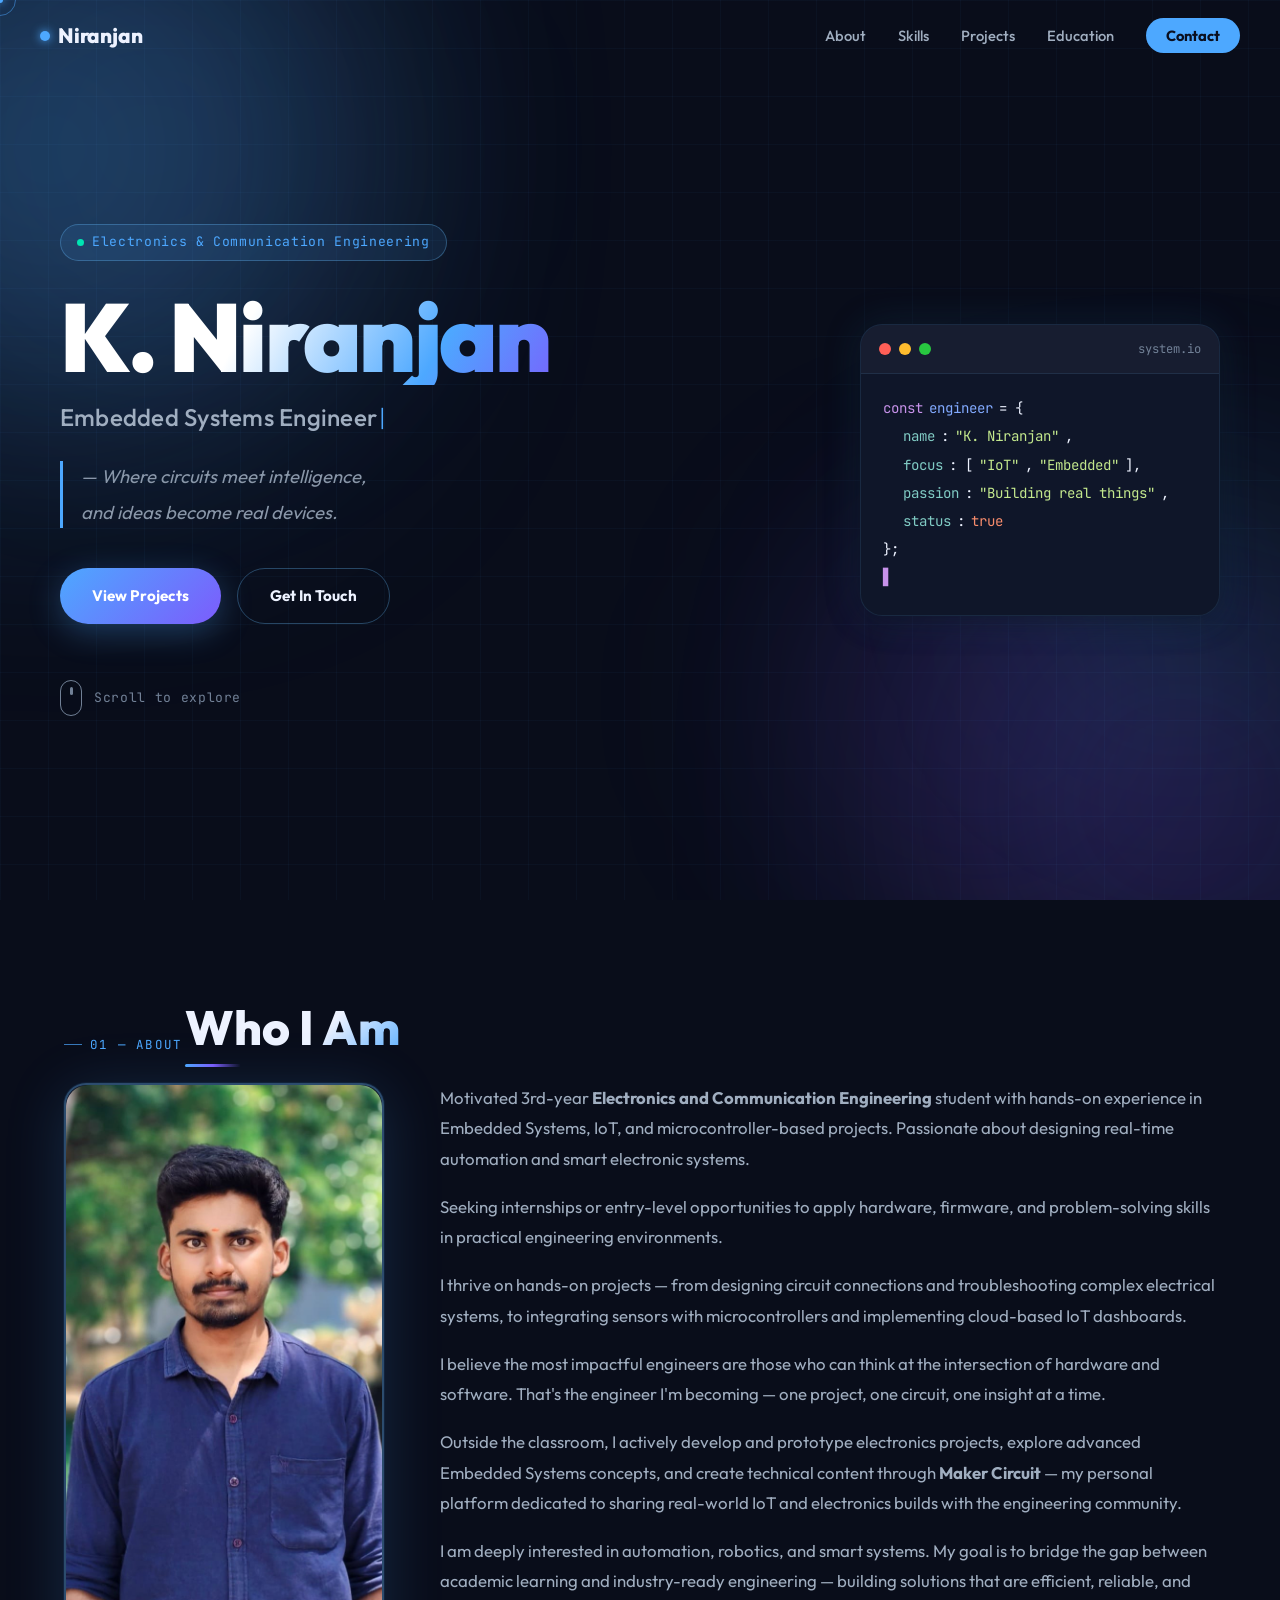
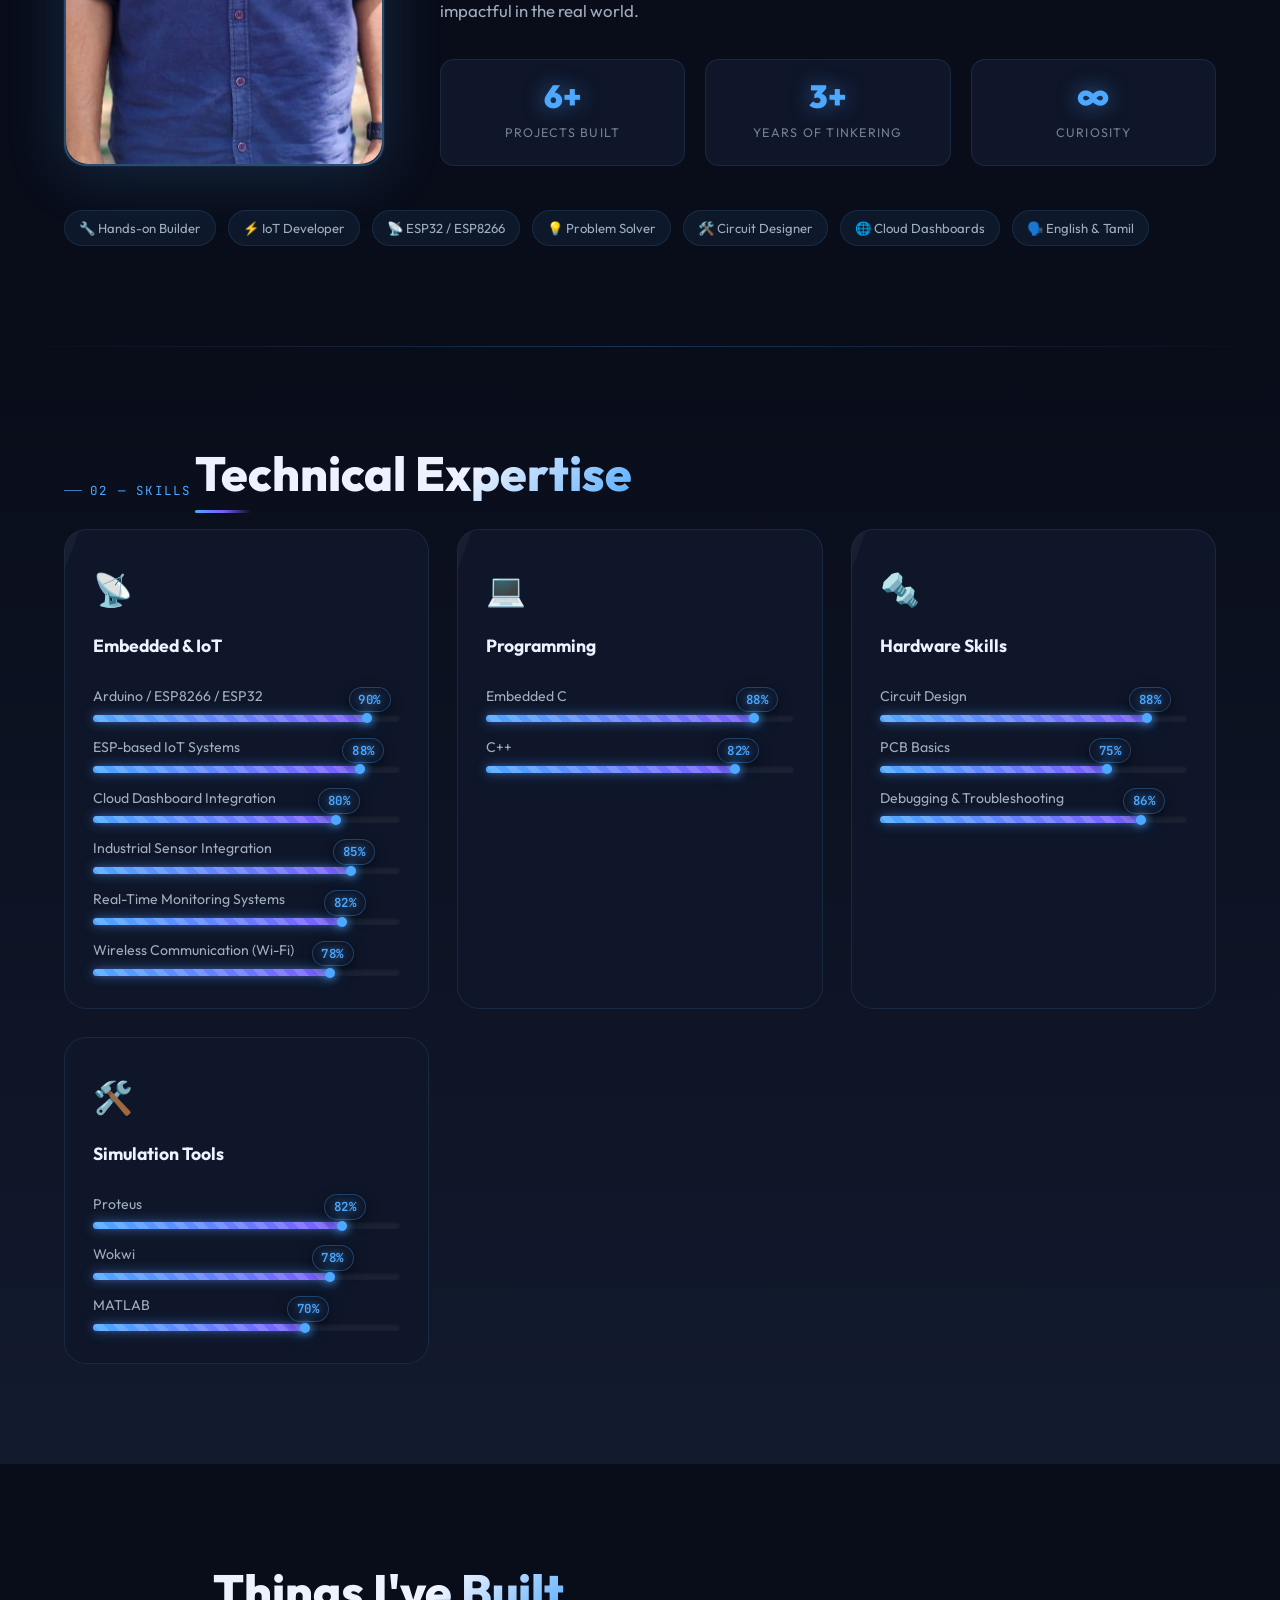
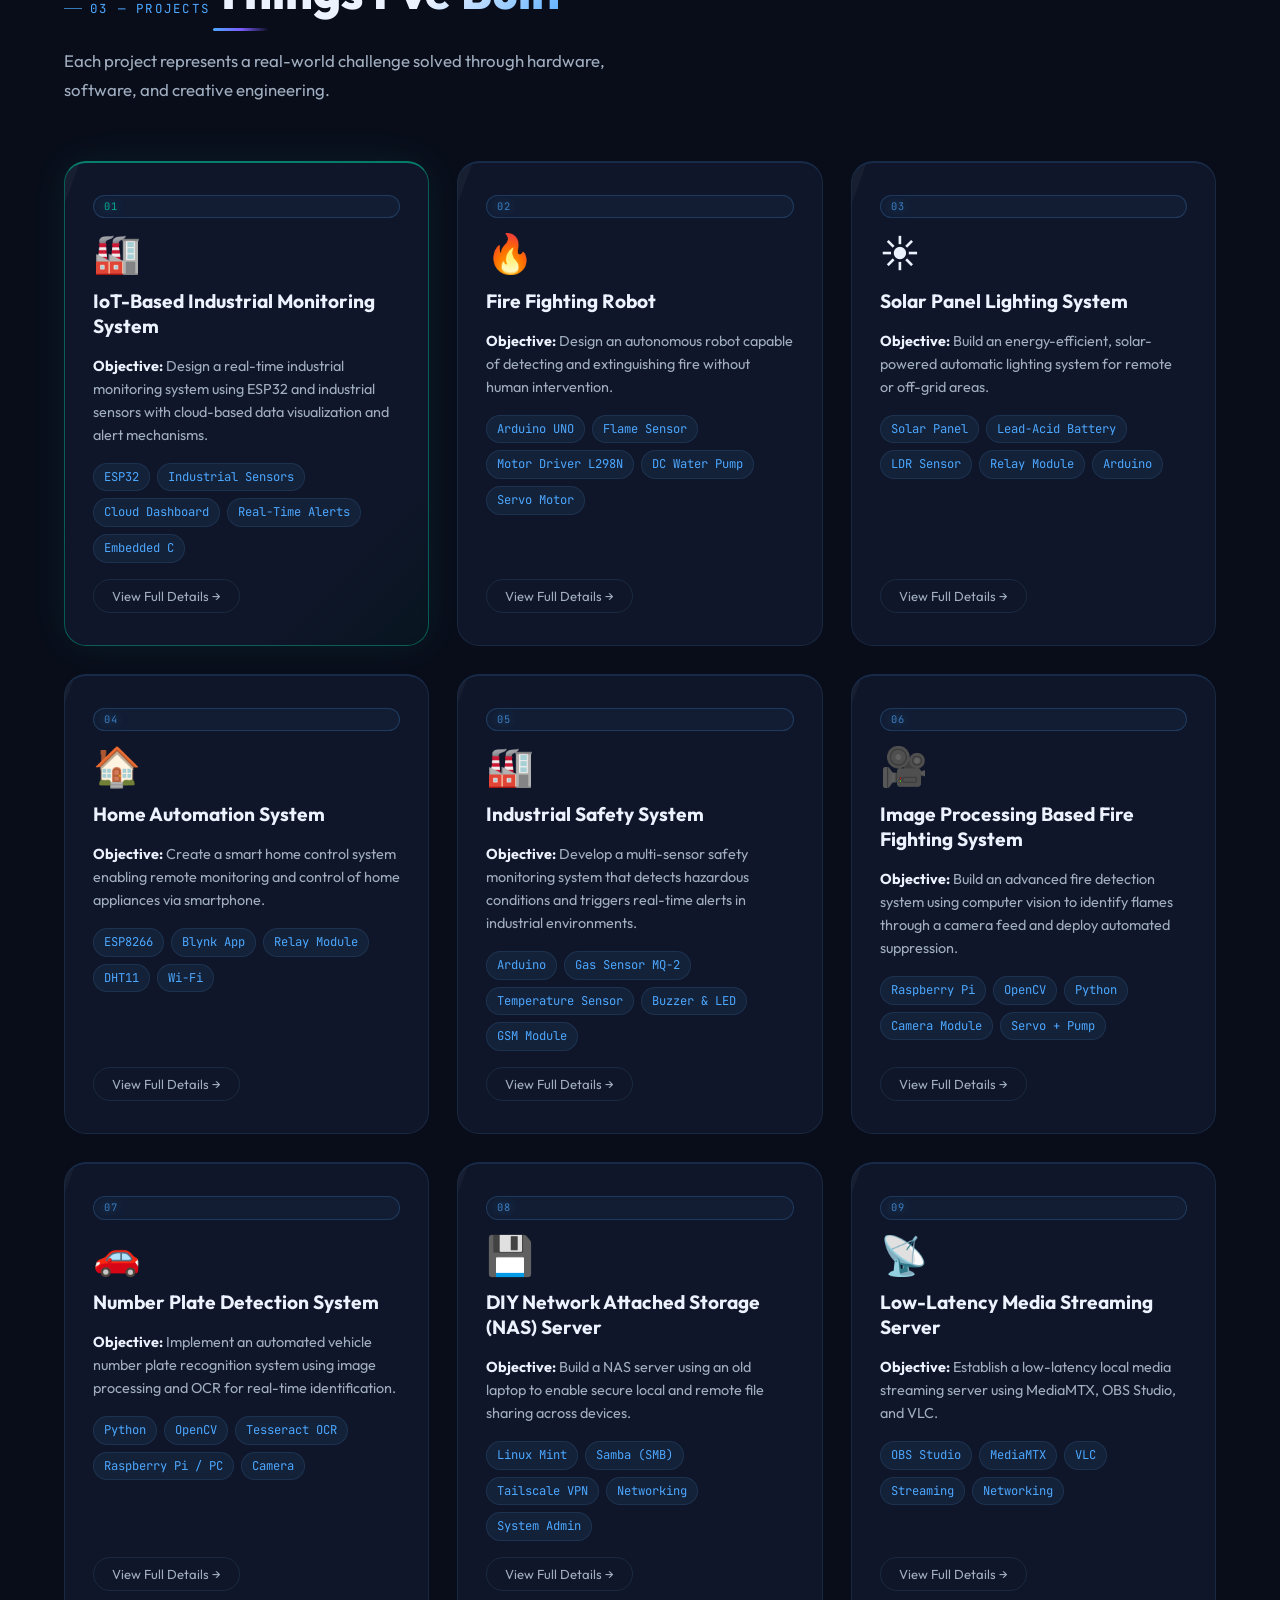
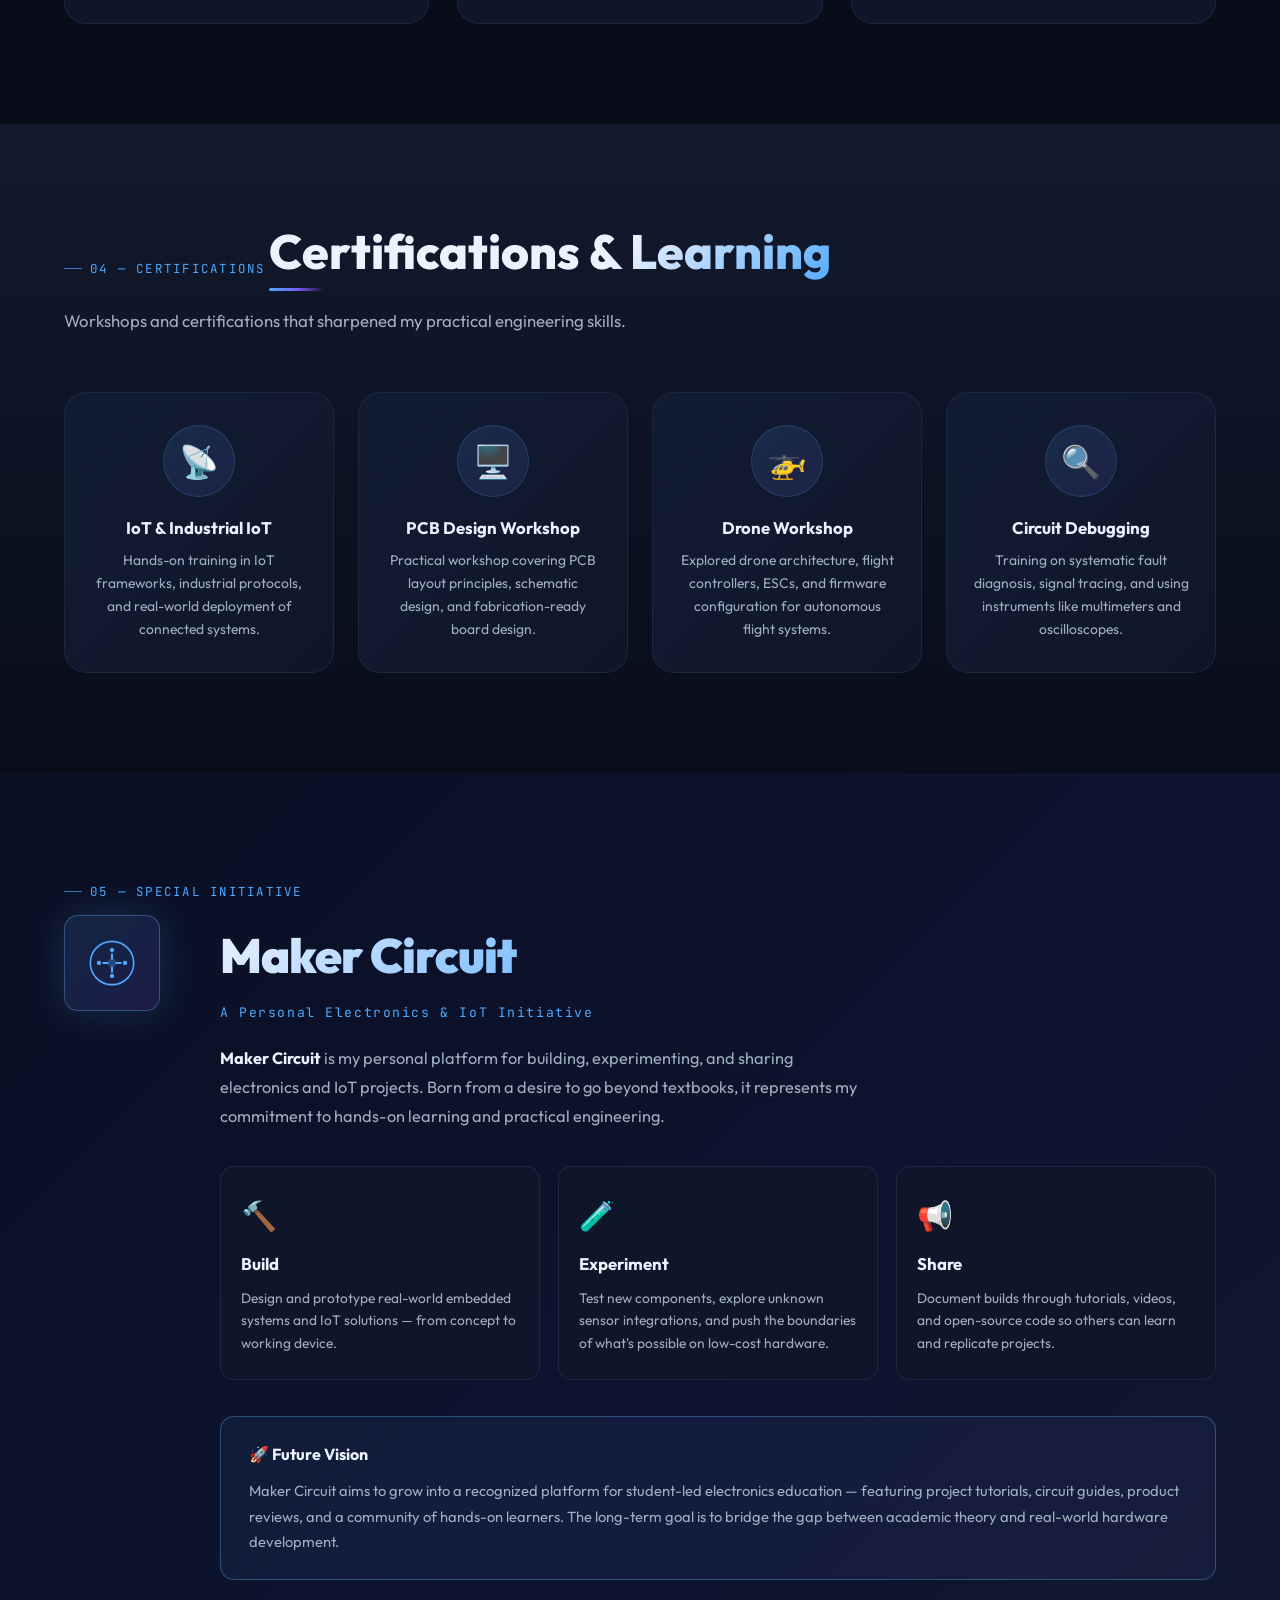
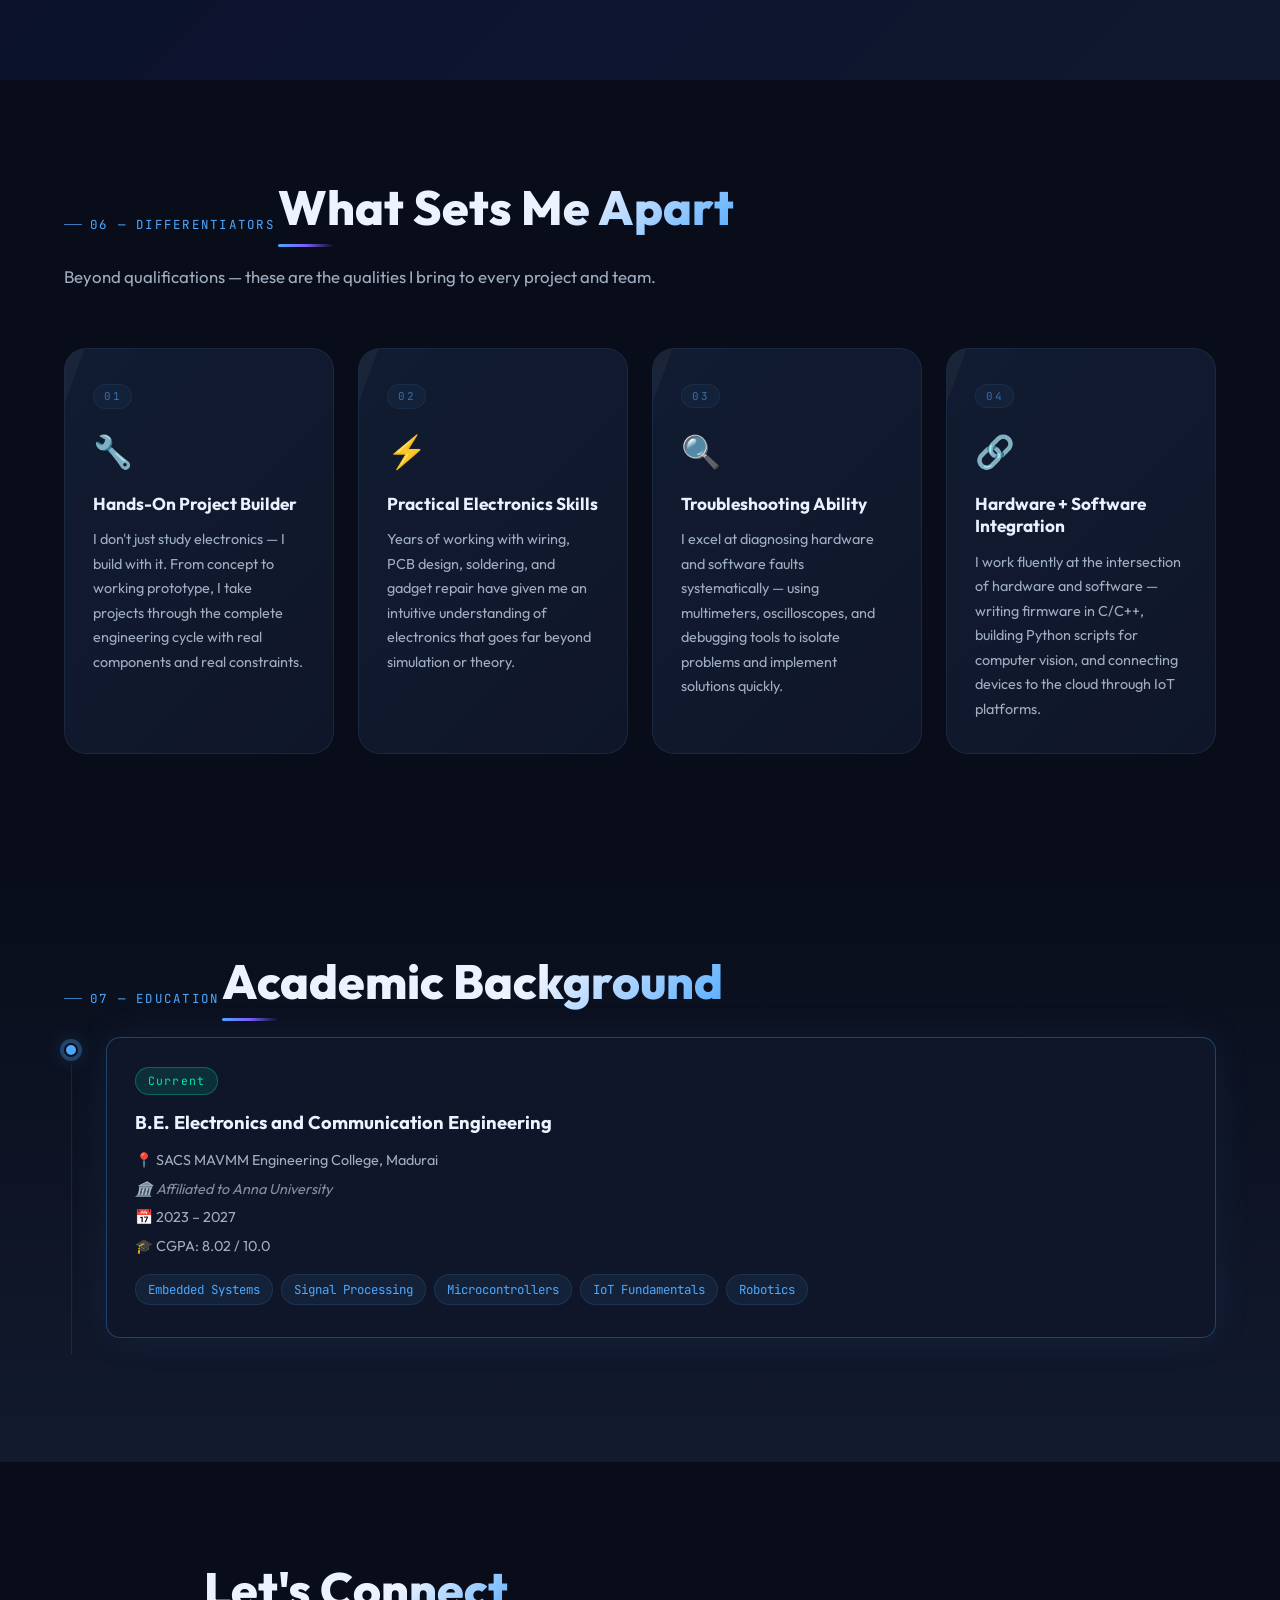
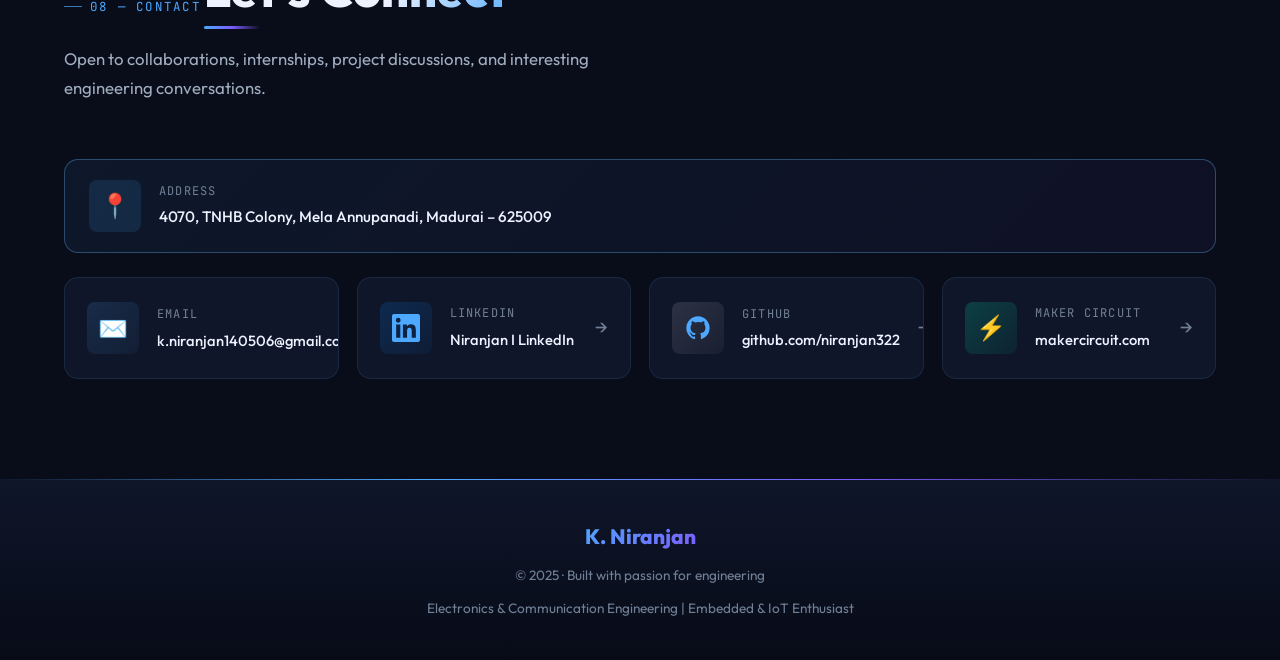
==== commit 9a2c5428: "Add Low-Latency Media Streaming Server project" ====
--- a/index.html
+++ b/index.html
@@ -546,6 +546,37 @@
           <button class="project-toggle" aria-expanded="false">View Full Details →</button>
         </div>
 
+        <!-- Project 9 -->
+        <div class="project-card" id="proj-streaming">
+          <div class="project-number">09</div>
+          <div class="project-icon">📡</div>
+          <h3 class="project-title">Low-Latency Media Streaming Server</h3>
+          <p class="project-objective"><strong>Objective:</strong> Establish a low-latency local media streaming server using MediaMTX, OBS Studio, and VLC.</p>
+          <div class="project-tags">
+            <span>OBS Studio</span><span>MediaMTX</span><span>VLC</span><span>Streaming</span><span>Networking</span>
+          </div>
+          <div class="project-detail">
+            <div class="detail-row">
+              <strong>⚙️ Working:</strong>
+              <p>OBS Studio encodes the media and pushes an RTMP stream to the MediaMTX server. MediaMTX acts as an ultra-low latency media router. VLC media player connects to the MediaMTX server to pull the RTSP stream and display it on the client side with minimal delay.</p>
+            </div>
+            <div class="detail-row">
+              <strong>✨ Features:</strong>
+              <ul>
+                <li>Ultra-low latency video streaming</li>
+                <li>Support for multiple streaming protocols (RTSP, RTMP, WebRTC)</li>
+                <li>Lightweight media server configuration (MediaMTX)</li>
+                <li>Local network streaming without external cloud reliance</li>
+              </ul>
+            </div>
+            <div class="detail-row">
+              <strong>🌐 Applications:</strong>
+              <p>IP camera monitoring, local network broadcasting, live event streaming, home surveillance.</p>
+            </div>
+          </div>
+          <button class="project-toggle" aria-expanded="false">View Full Details →</button>
+        </div>
+
       </div>
     </div>
   </section>
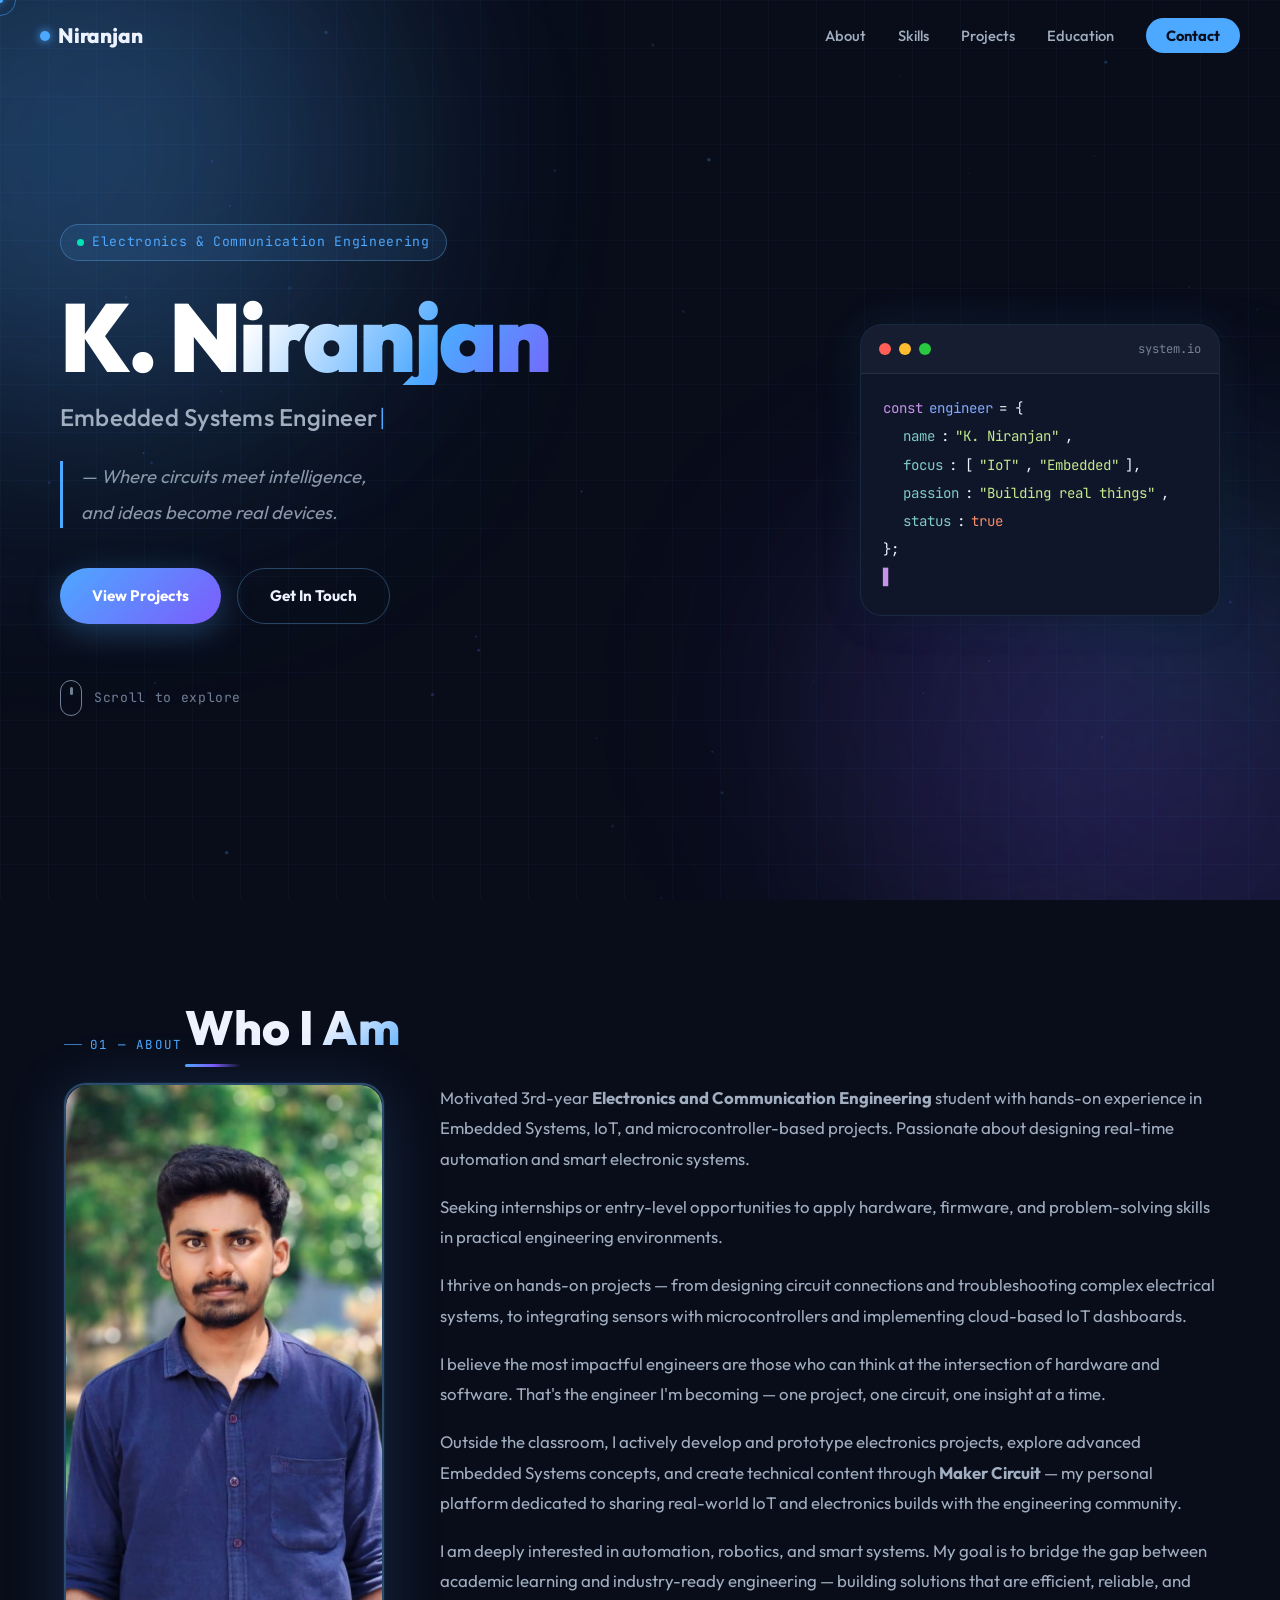
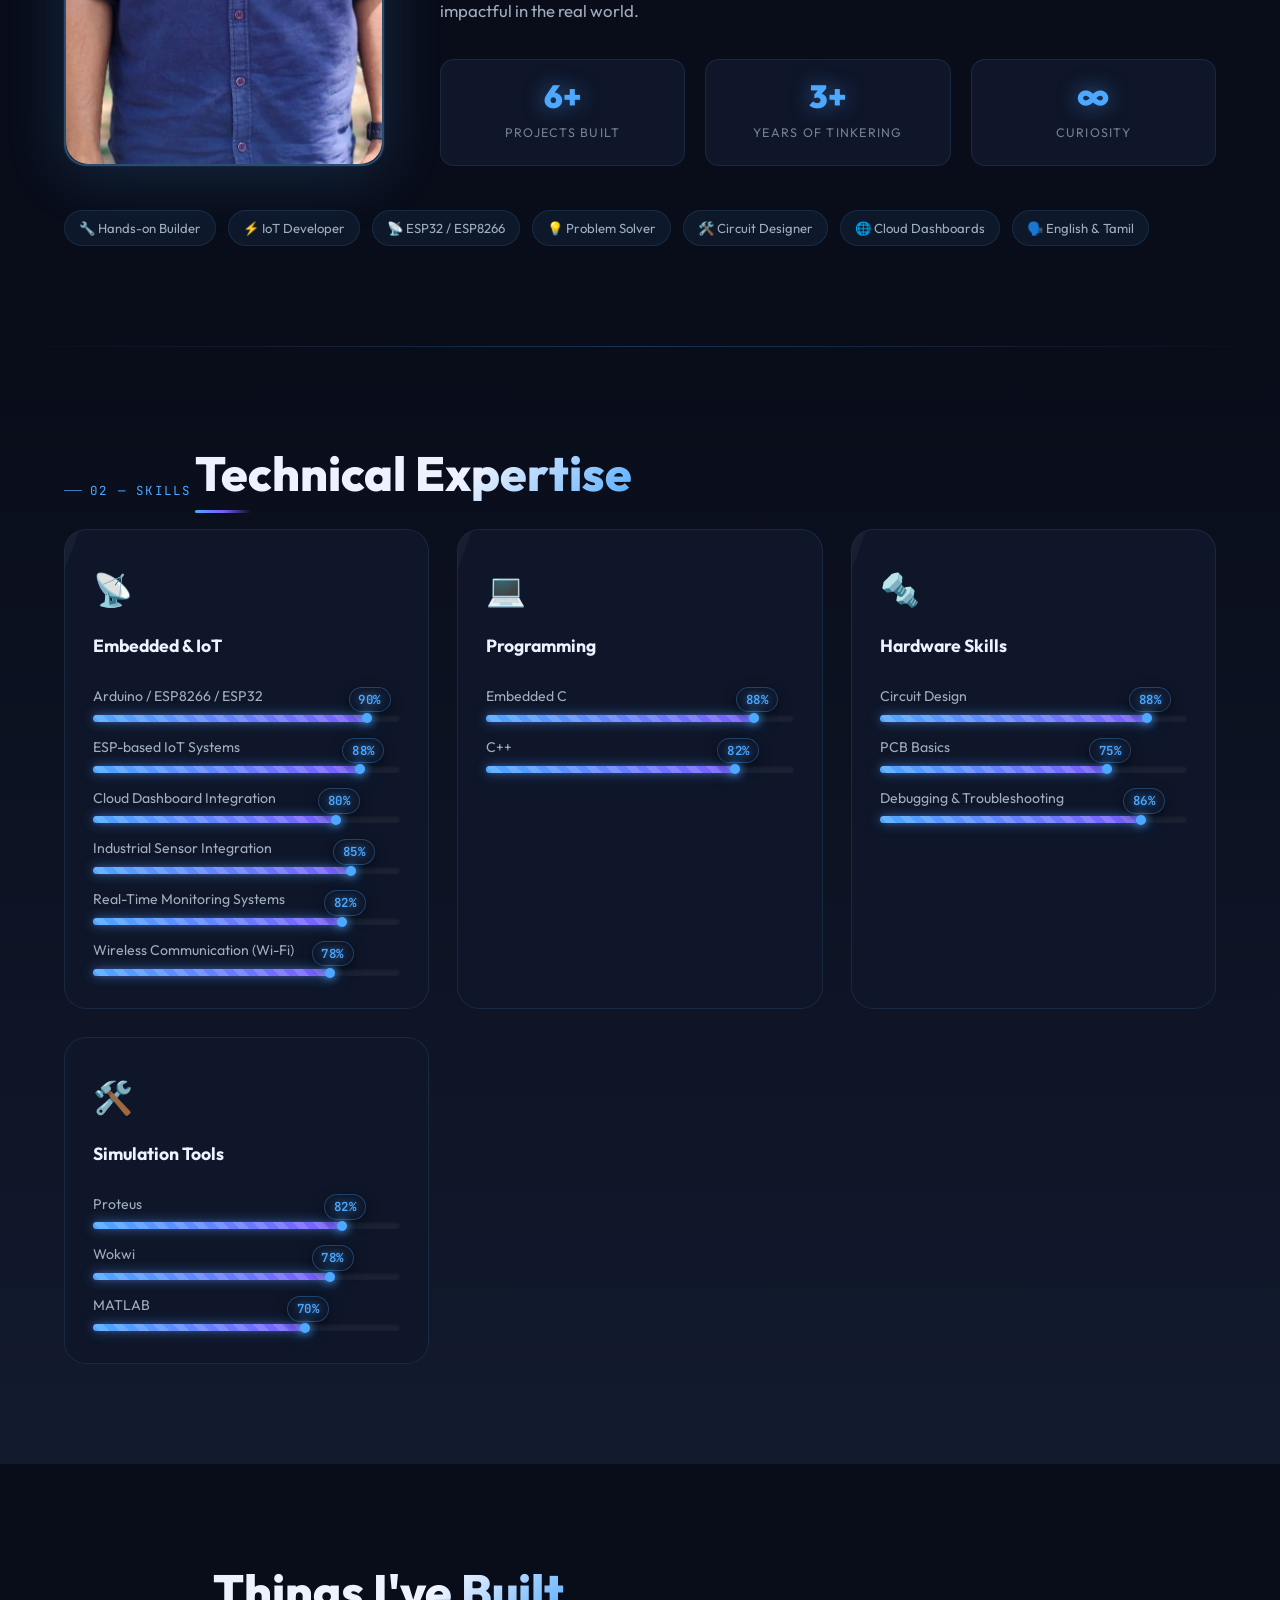
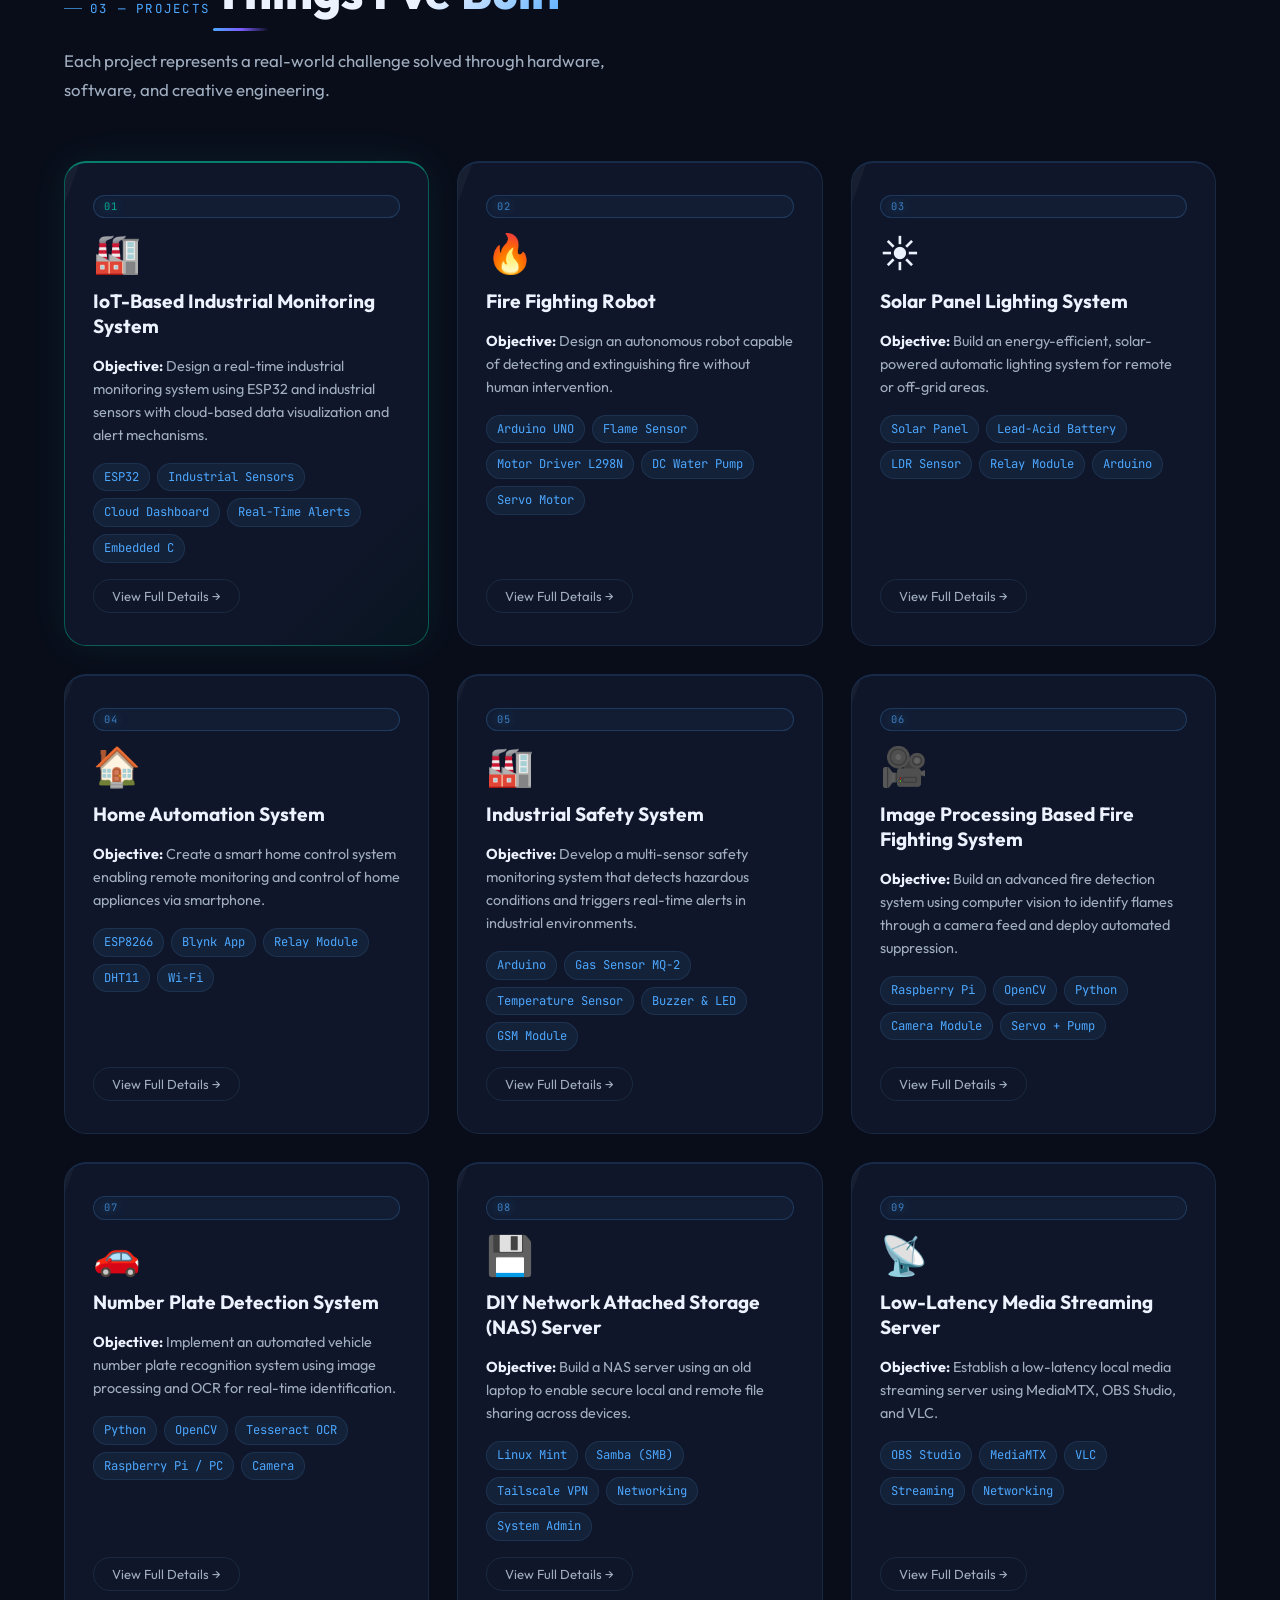
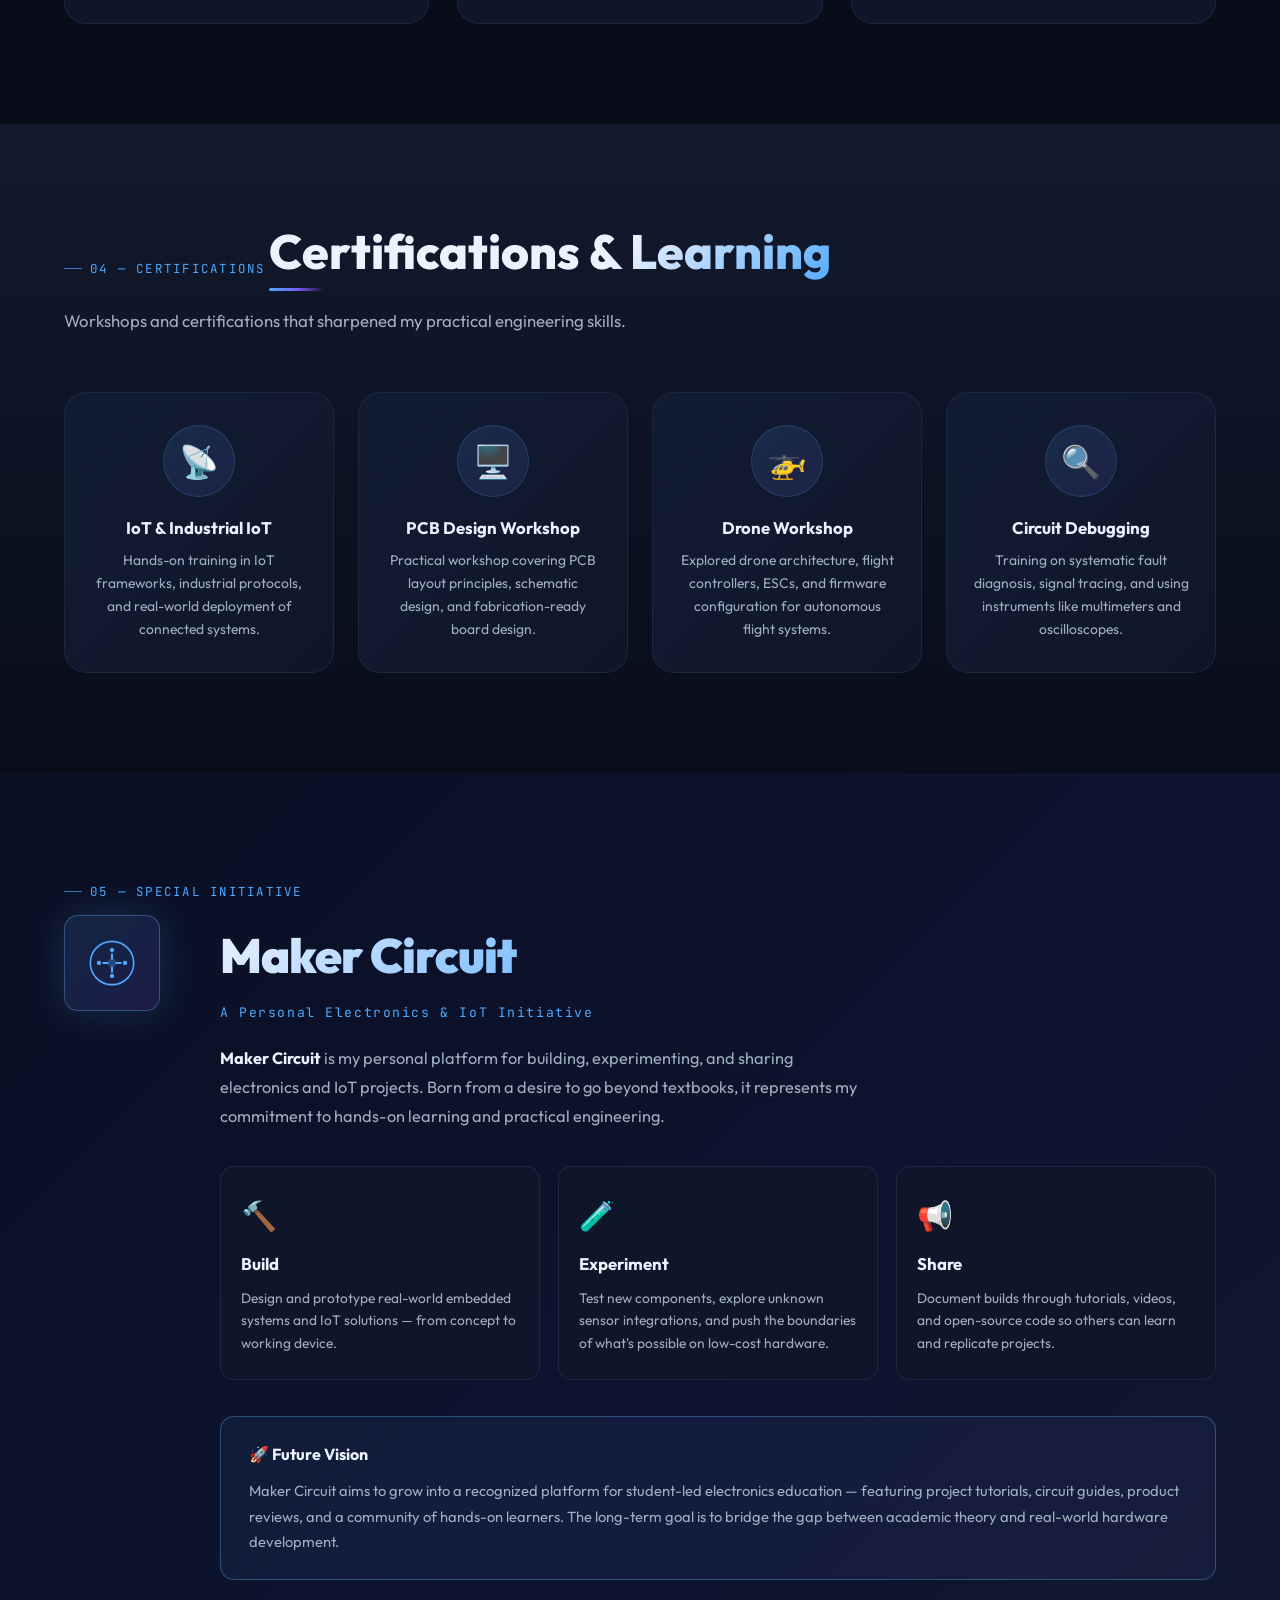
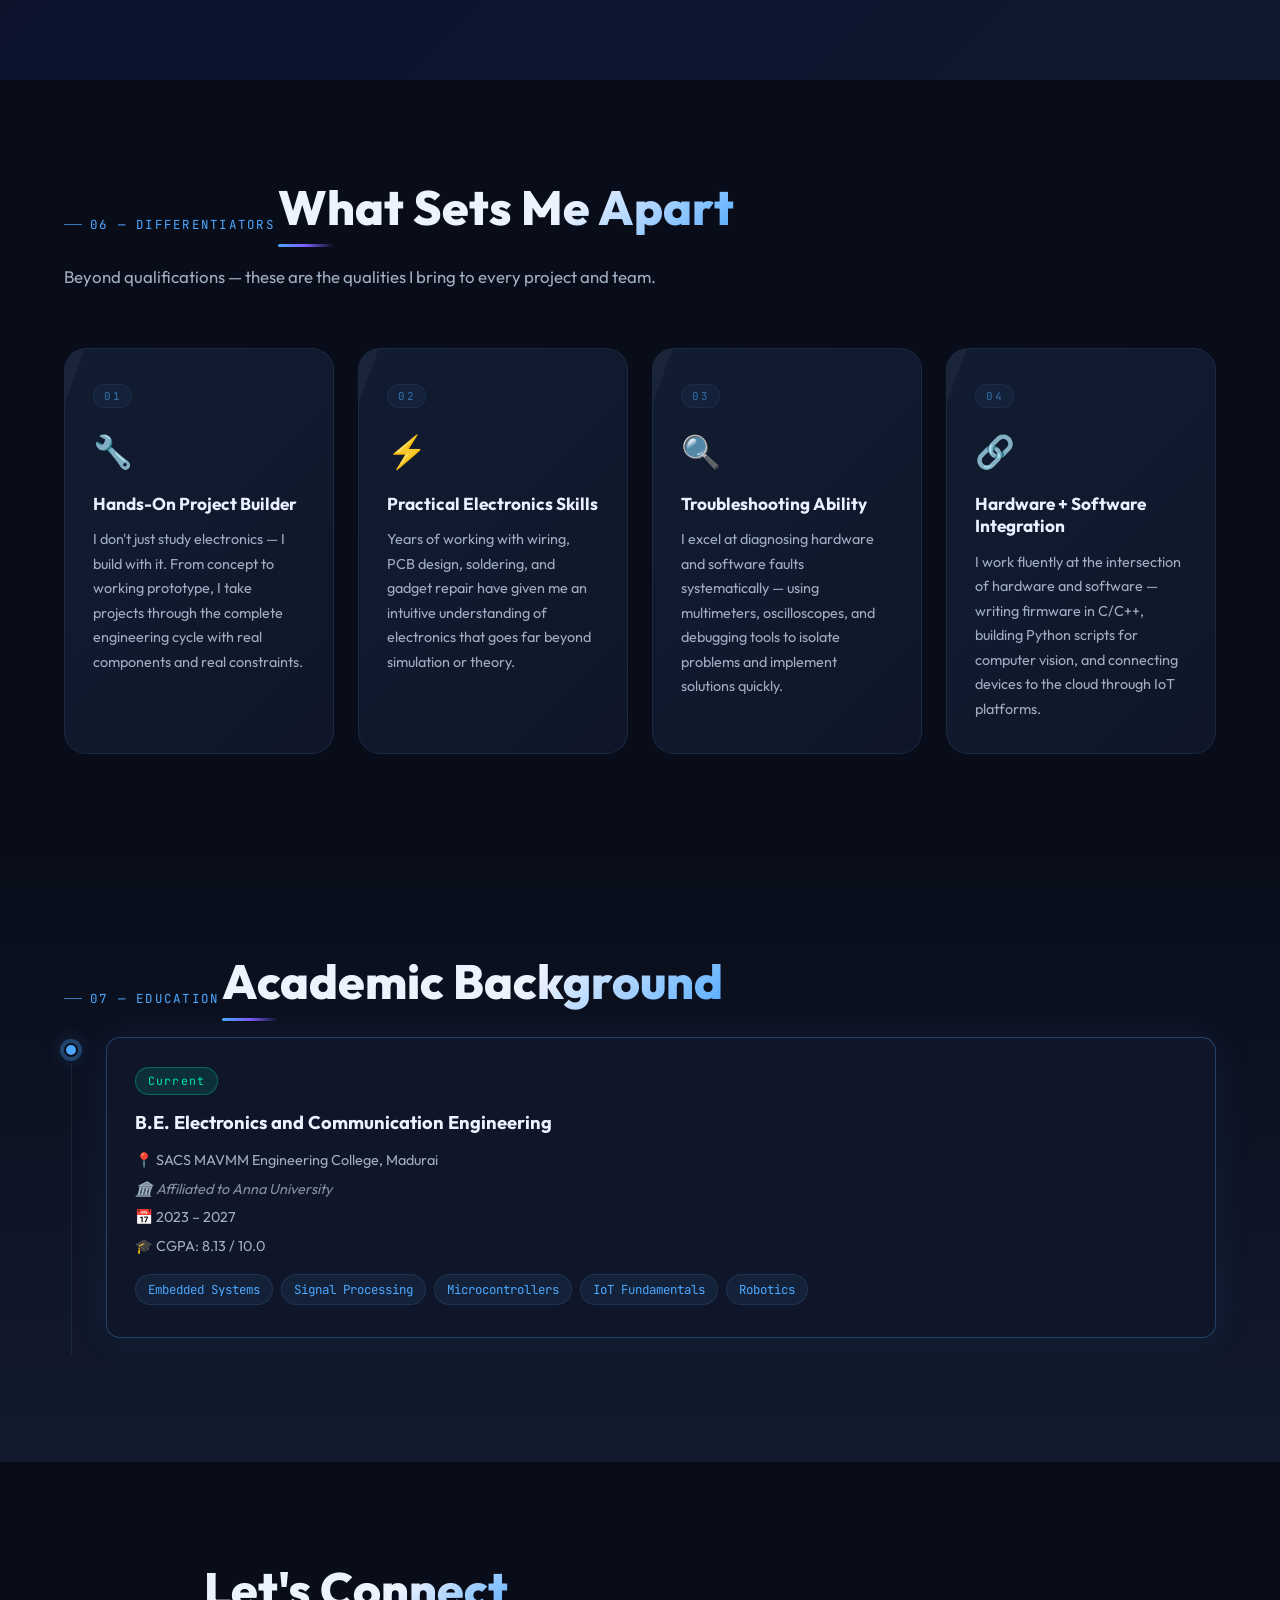
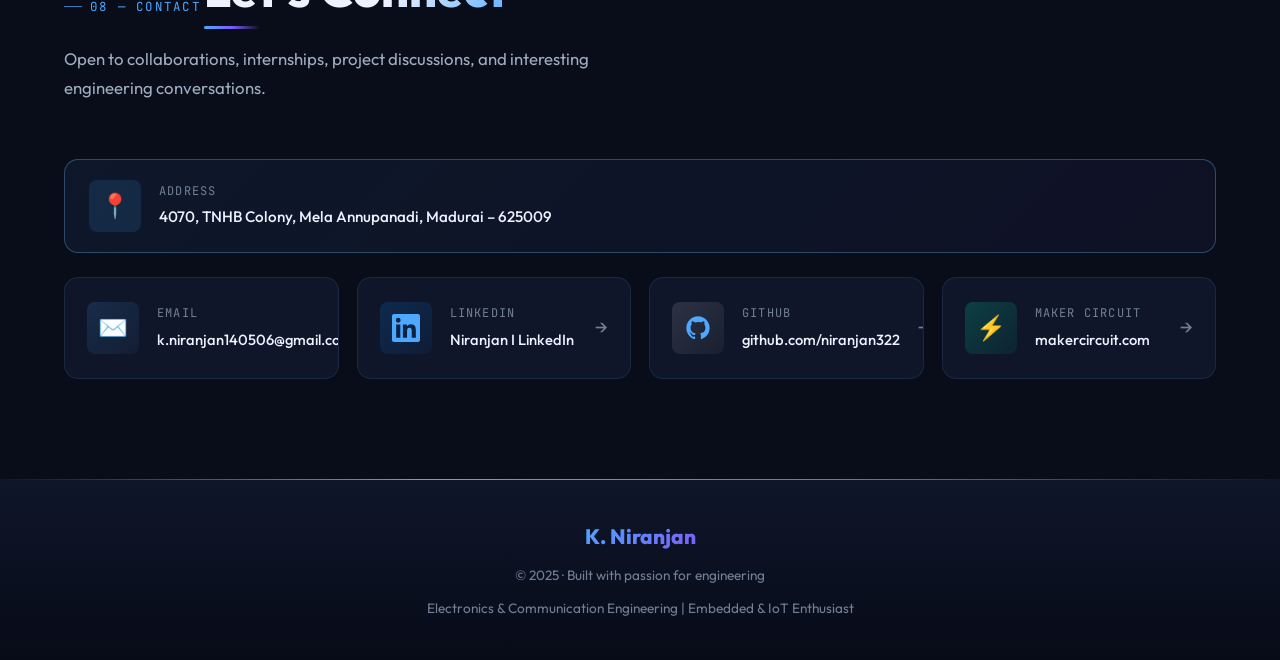
==== commit b09ce1e9: "Update CGPA to 8.13" ====
--- a/index.html
+++ b/index.html
@@ -736,7 +736,7 @@
             <p class="edu-institution">📍 SACS MAVMM Engineering College, Madurai</p>
             <p class="edu-sub-inst">🏛️ Affiliated to Anna University</p>
             <p class="edu-year">📅 2023 – 2027</p>
-            <p class="edu-cgpa">🎓 CGPA: 8.02 / 10.0</p>
+            <p class="edu-cgpa">🎓 CGPA: 8.13 / 10.0</p>
             <div class="edu-highlights">
               <span>Embedded Systems</span>
               <span>Signal Processing</span>
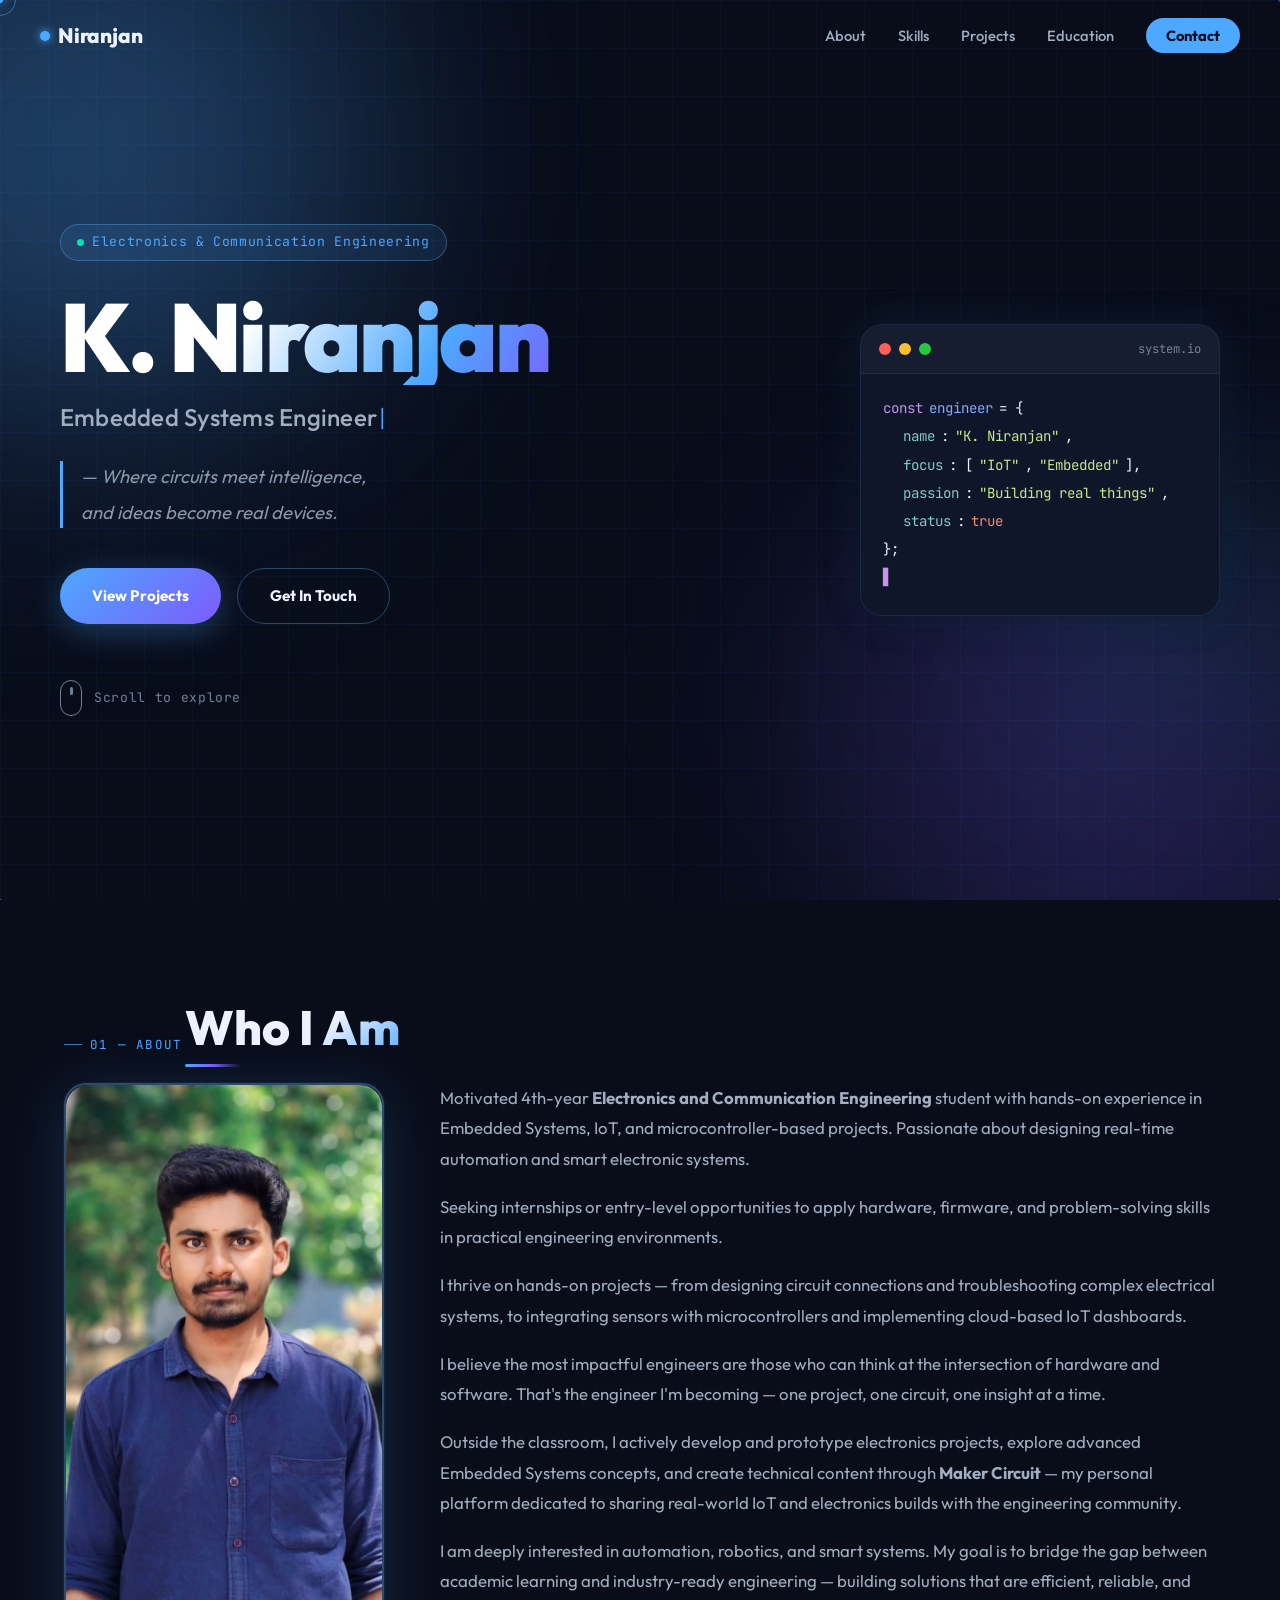
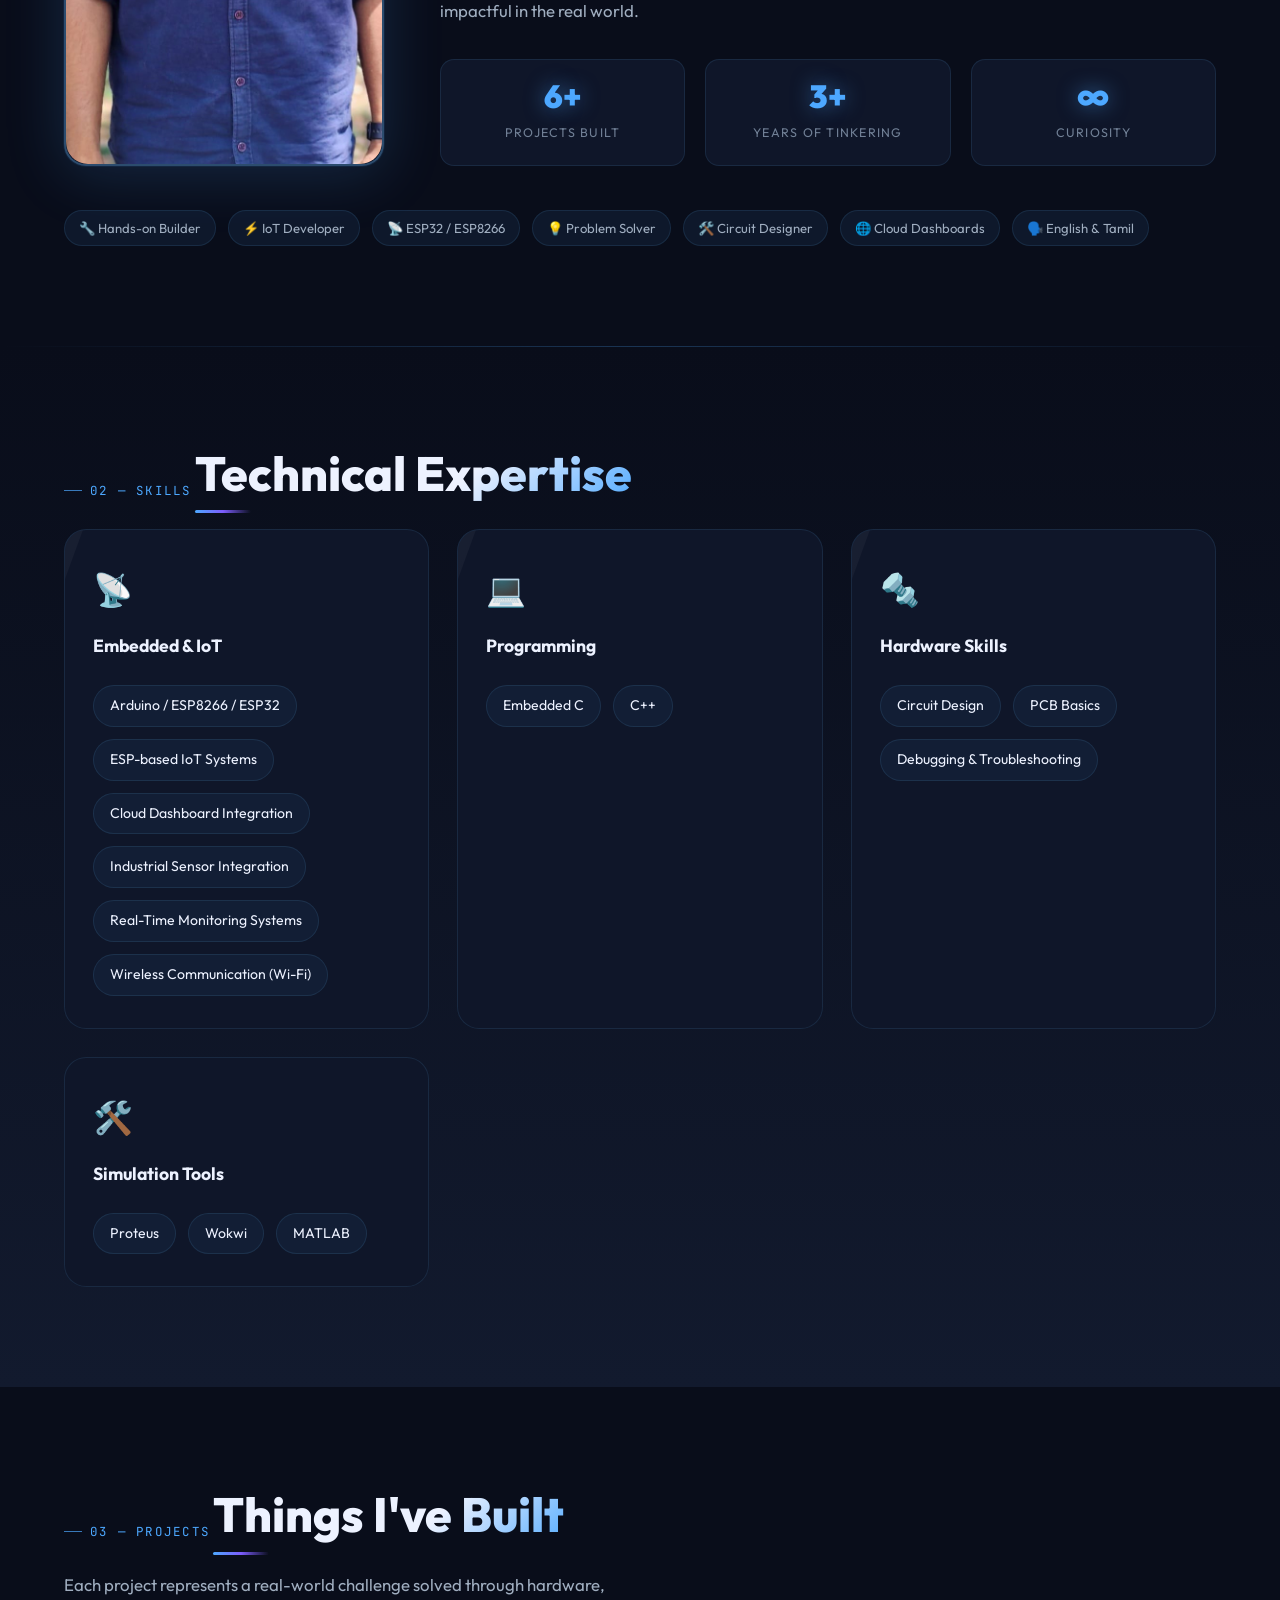
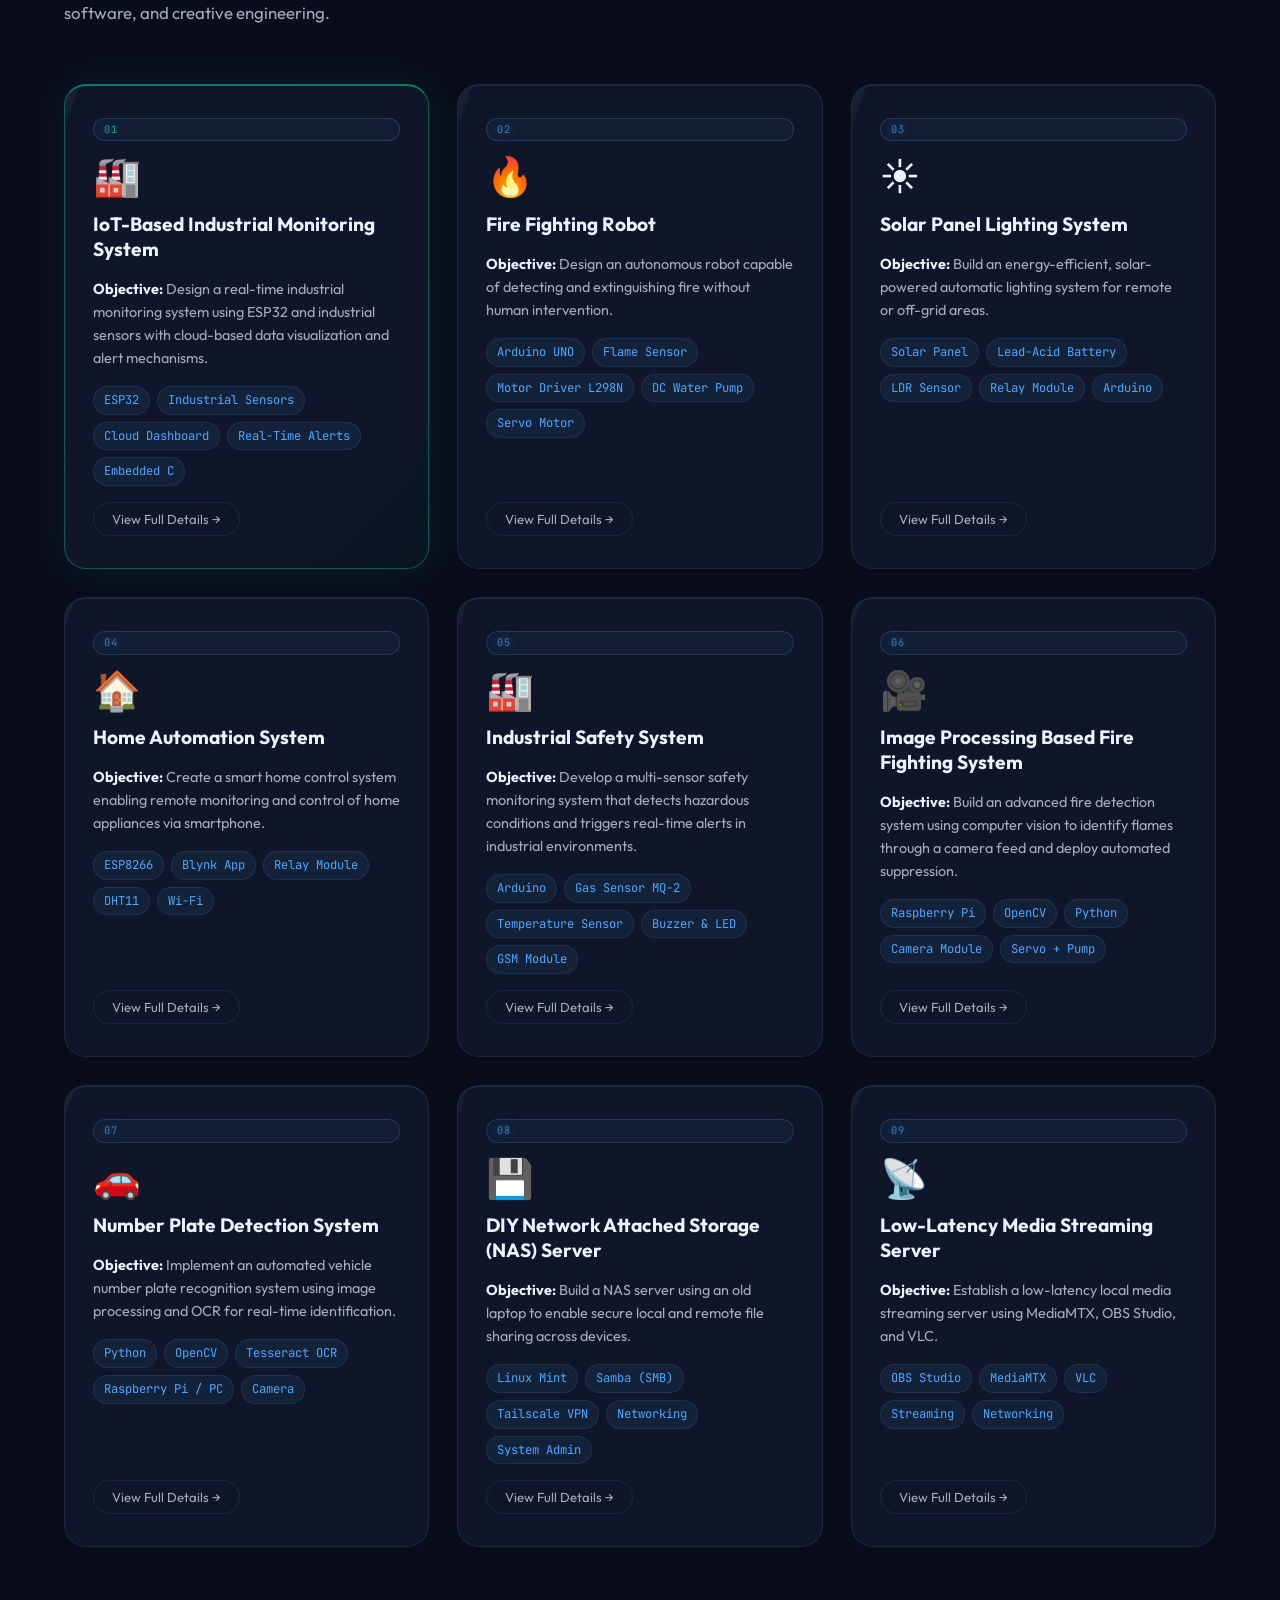
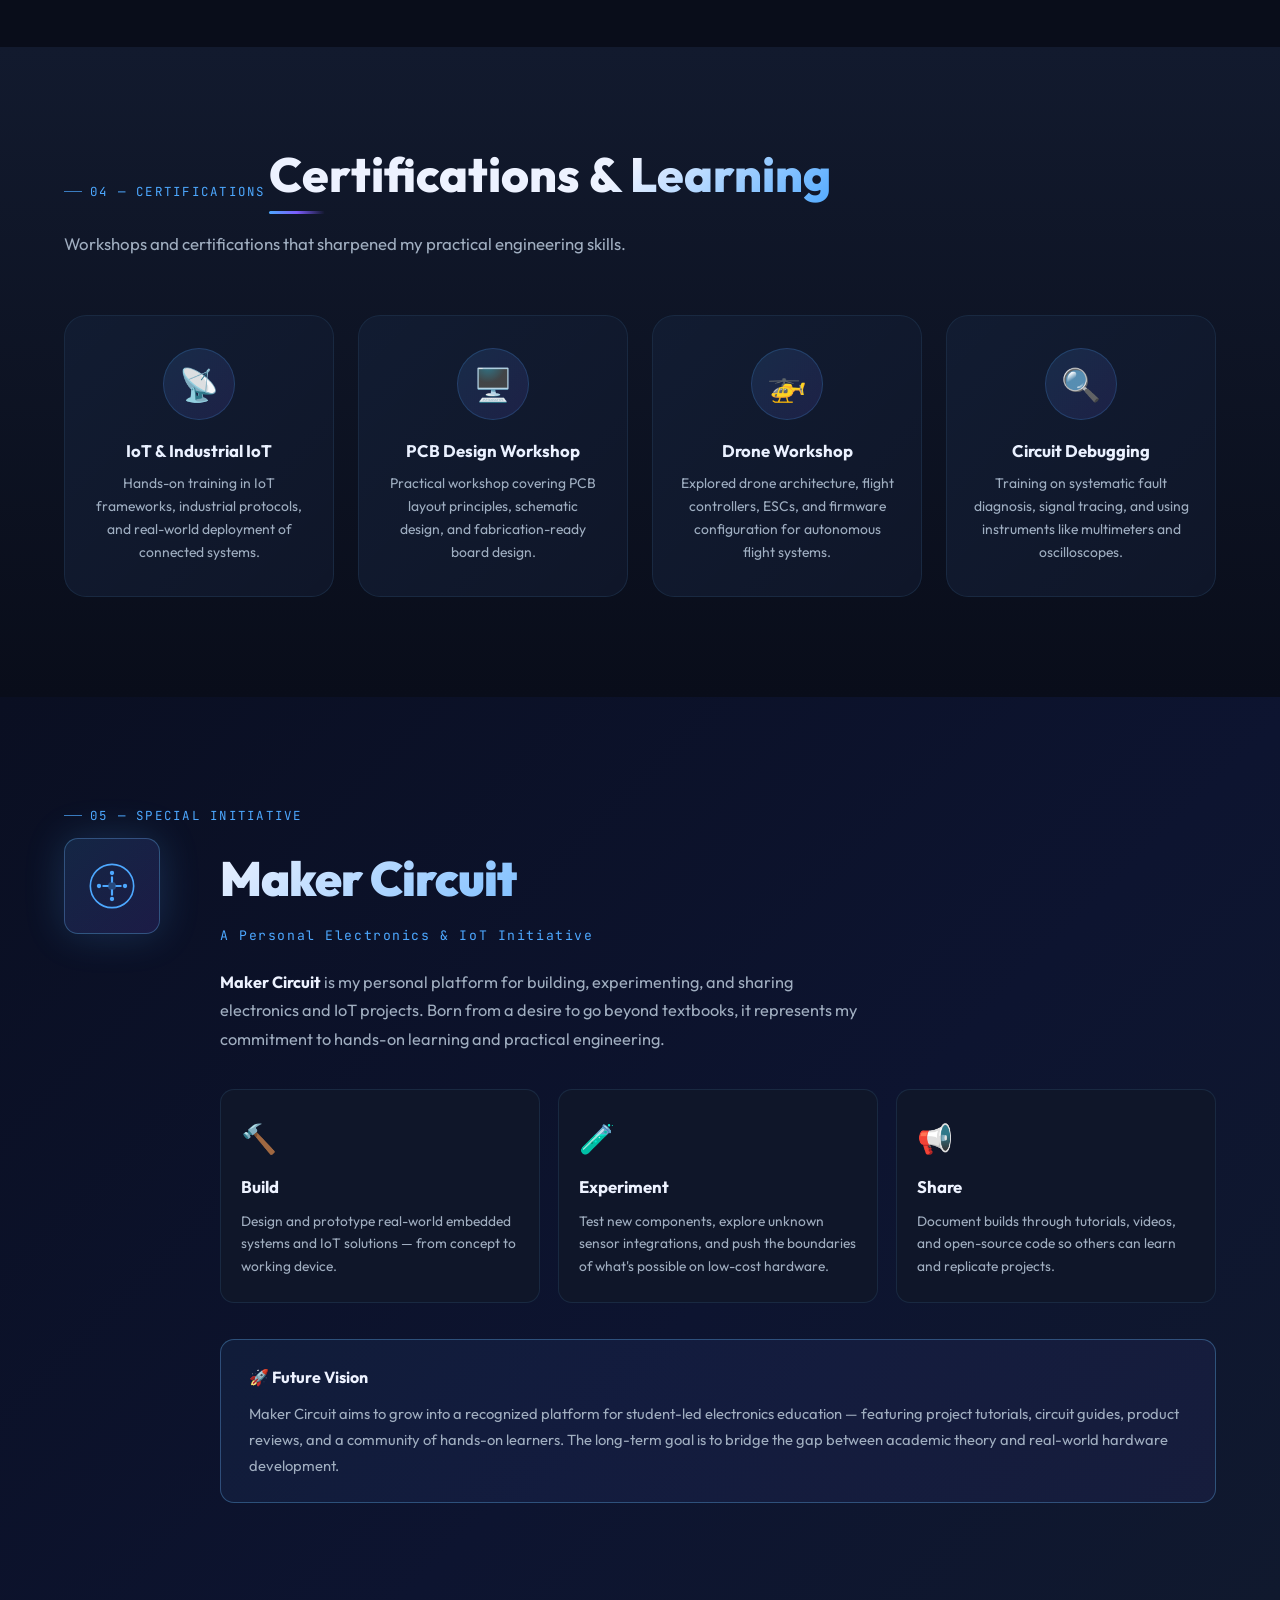
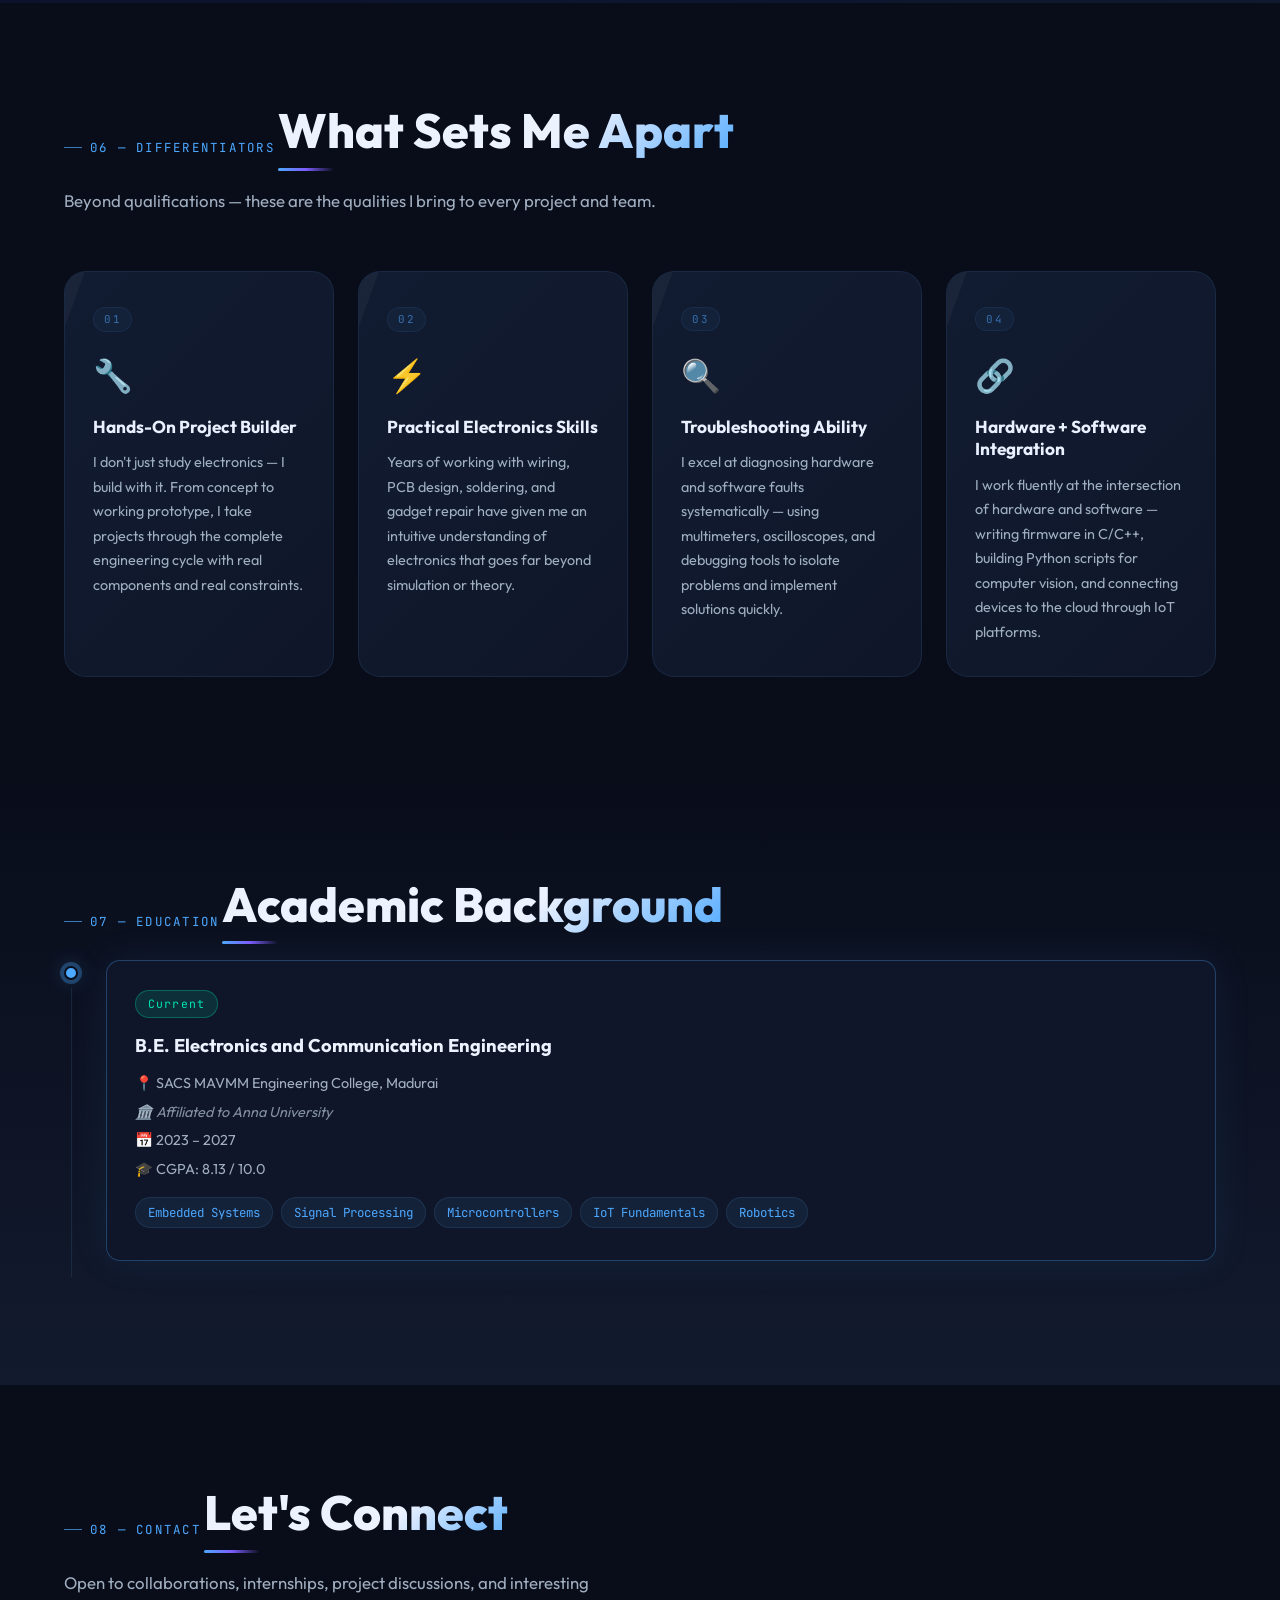
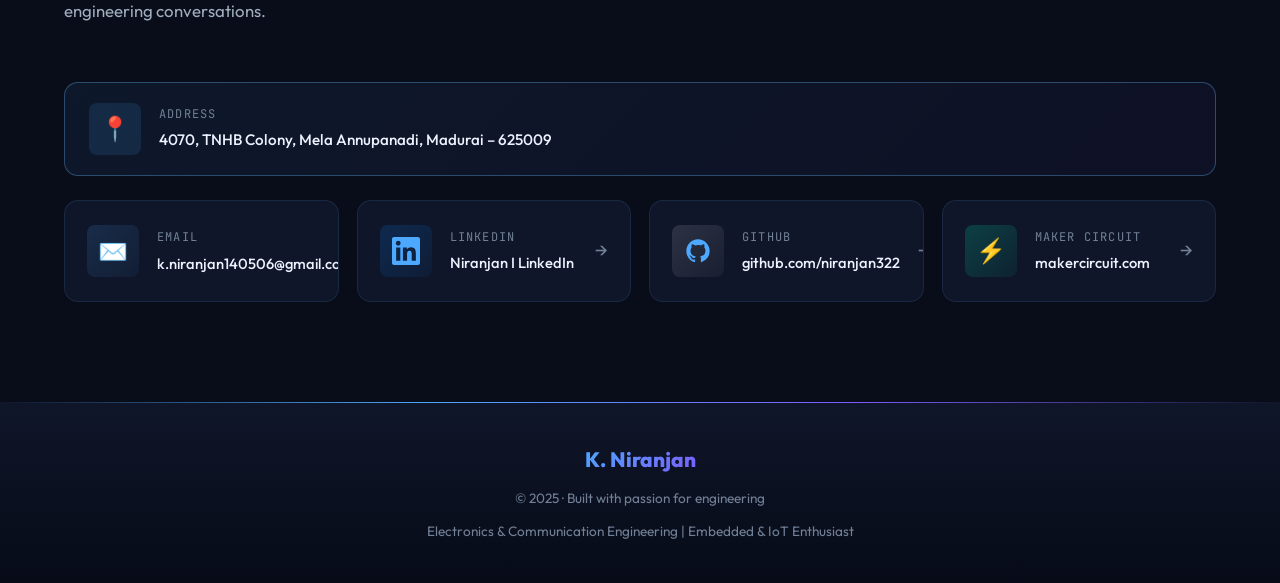
==== commit 8dce4c4d: "Update skills style and year to 4th-year" ====
--- a/index.html
+++ b/index.html
@@ -121,7 +121,7 @@
         </div>
         <div class="about-text">
           <p class="about-lead">
-            Motivated 3rd-year <strong>Electronics and Communication Engineering</strong> student with hands-on experience in Embedded Systems, IoT, and microcontroller-based projects. Passionate about designing real-time automation and smart electronic systems.
+            Motivated 4th-year <strong>Electronics and Communication Engineering</strong> student with hands-on experience in Embedded Systems, IoT, and microcontroller-based projects. Passionate about designing real-time automation and smart electronic systems.
           </p>
           <p>
             Seeking internships or entry-level opportunities to apply hardware, firmware, and problem-solving skills in practical engineering environments.
--- a/style.css
+++ b/style.css
@@ -579,45 +579,34 @@
   color: var(--text-1);
   margin-bottom: 24px;
 }
-.skill-list { display: flex; flex-direction: column; gap: 14px; }
-.skill-list li { display: flex; flex-direction: column; gap: 6px; }
+.skill-list { 
+  display: flex; 
+  flex-wrap: wrap; 
+  gap: 12px; 
+}
+.skill-list li { 
+  display: block; 
+}
 .skill-header {
-  display: flex;
-  justify-content: space-between;
-  align-items: center;
-}
-.skill-name { font-size: 0.88rem; color: var(--text-2); }
-.skill-pct {
-  position: absolute;
-  right: 0;
-  top: -28px;
-  transform: translateX(50%);
-  font-family: var(--font-mono);
-  font-size: 0.78rem;
-  font-weight: 600;
+  display: inline-flex;
+}
+.skill-name { 
+  font-size: 0.88rem; 
+  color: var(--text-1);
+  background: rgba(77,168,255,0.06);
+  border: 1px solid var(--border);
+  padding: 8px 16px;
+  border-radius: 50px;
+  transition: all var(--transition);
+}
+.skill-name:hover {
+  background: rgba(77,168,255,0.15);
+  border-color: var(--accent);
   color: var(--accent);
-  letter-spacing: 0.04em;
-  background: var(--bg-card); /* Add background to cover grid lines if any */
-  border: 1px solid rgba(77,168,255,0.3); /* Slightly more visible border */
-  border-radius: 50px;
-  padding: 1px 8px;
-  min-width: 42px;
-  text-align: center;
-  transition: color 0.3s ease;
-  box-shadow: 0 4px 12px rgba(0,0,0,0.5); /* Pop out effect */
-}
-.skill-bar {
-  height: 5px;
-  background: rgba(255,255,255,0.06);
-  border-radius: 10px;
-  overflow: hidden;
-}
-.skill-fill {
-  height: 100%;
-  border-radius: 10px;
-  background: linear-gradient(90deg, var(--accent), var(--accent2));
-  width: 0;
-  transition: width 1.2s cubic-bezier(0.4, 0, 0.2, 1);
+  transform: translateY(-2px);
+}
+.skill-pct, .skill-bar, .skill-fill {
+  display: none;
 }
 
 /* ── PROJECTS ── */
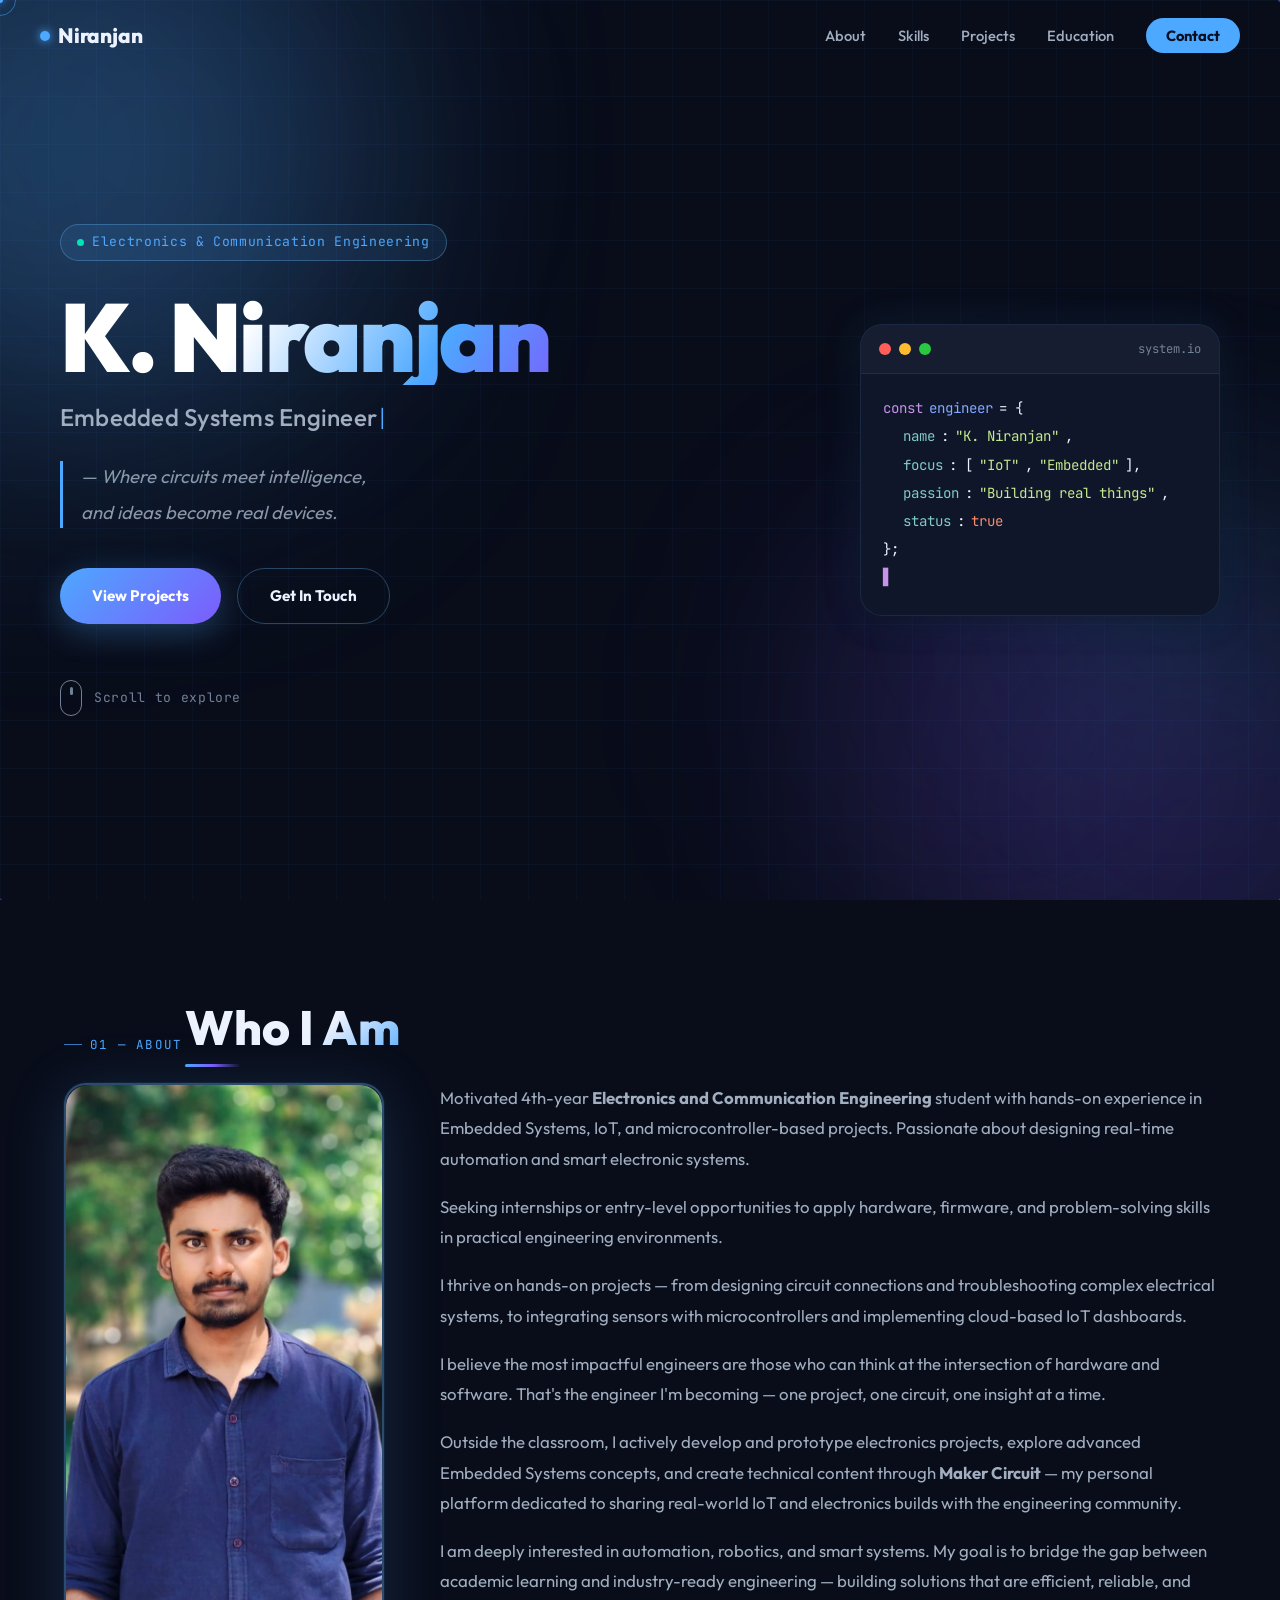
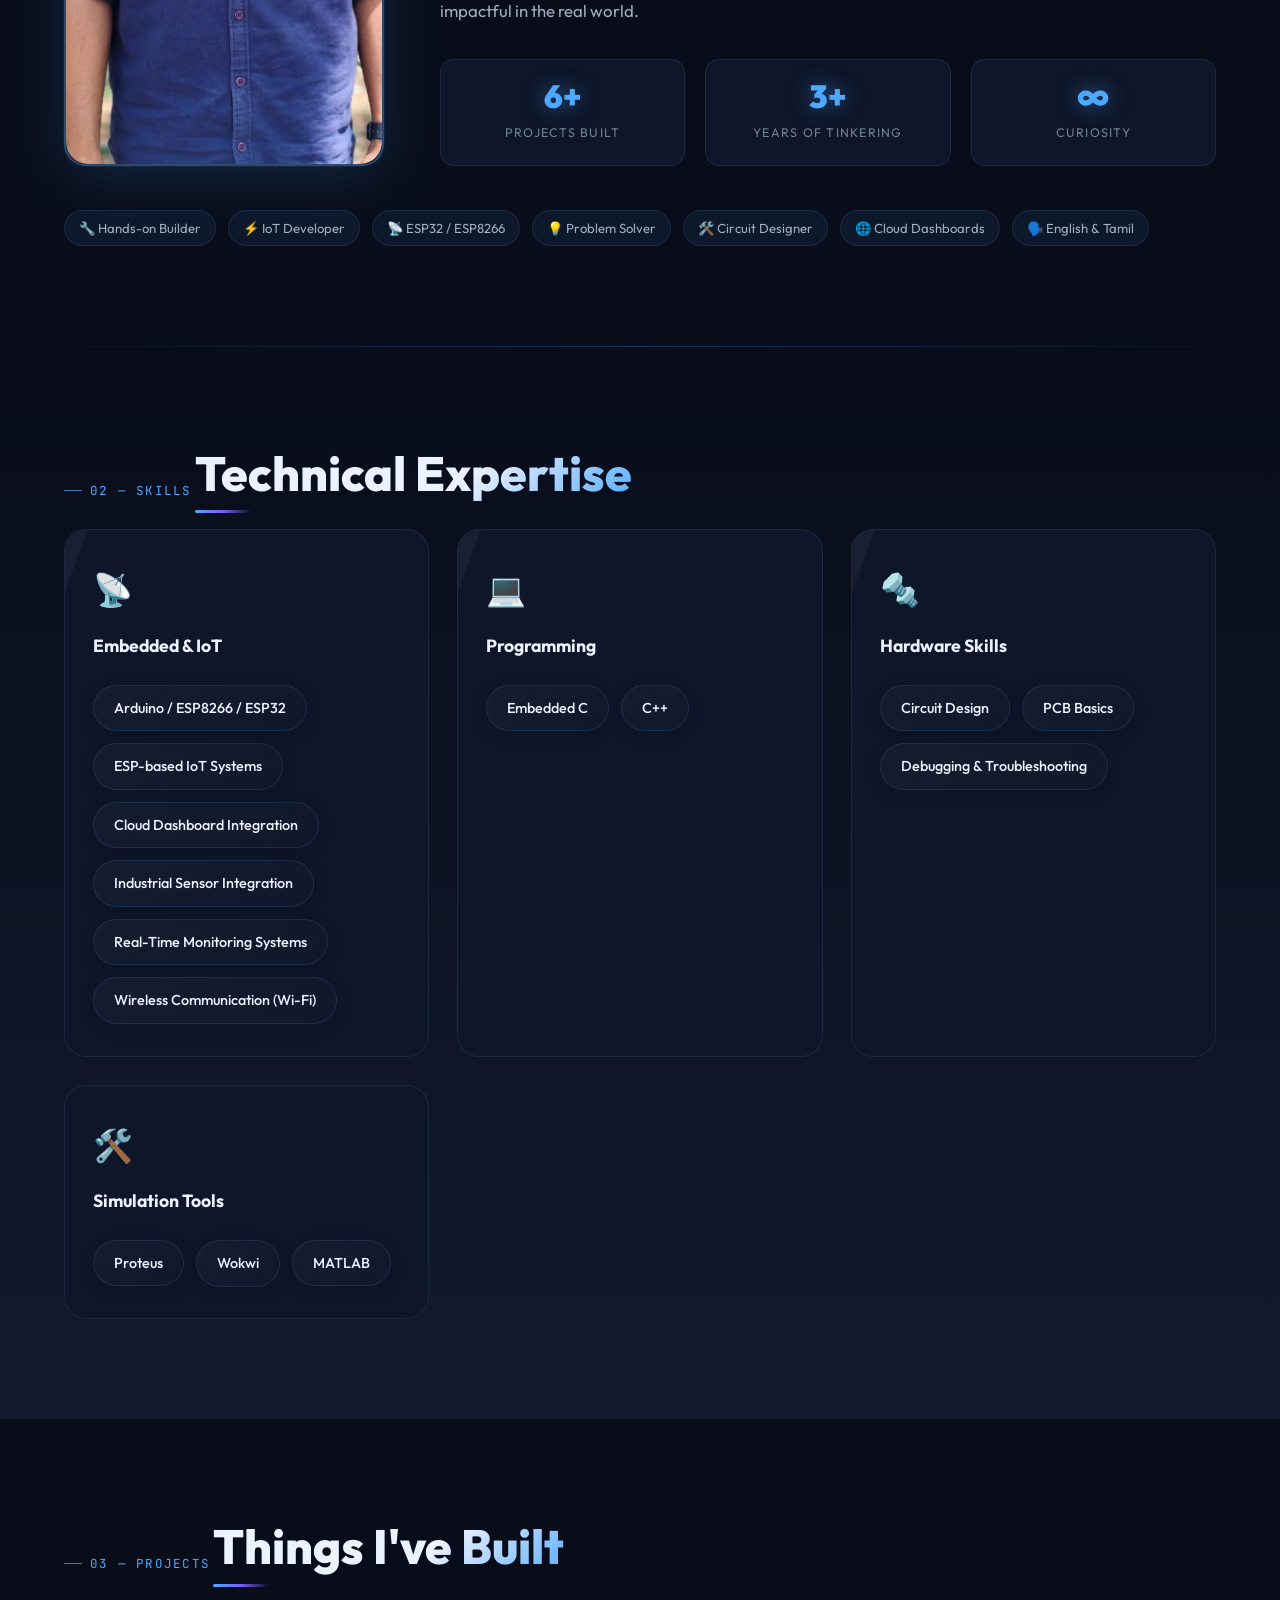
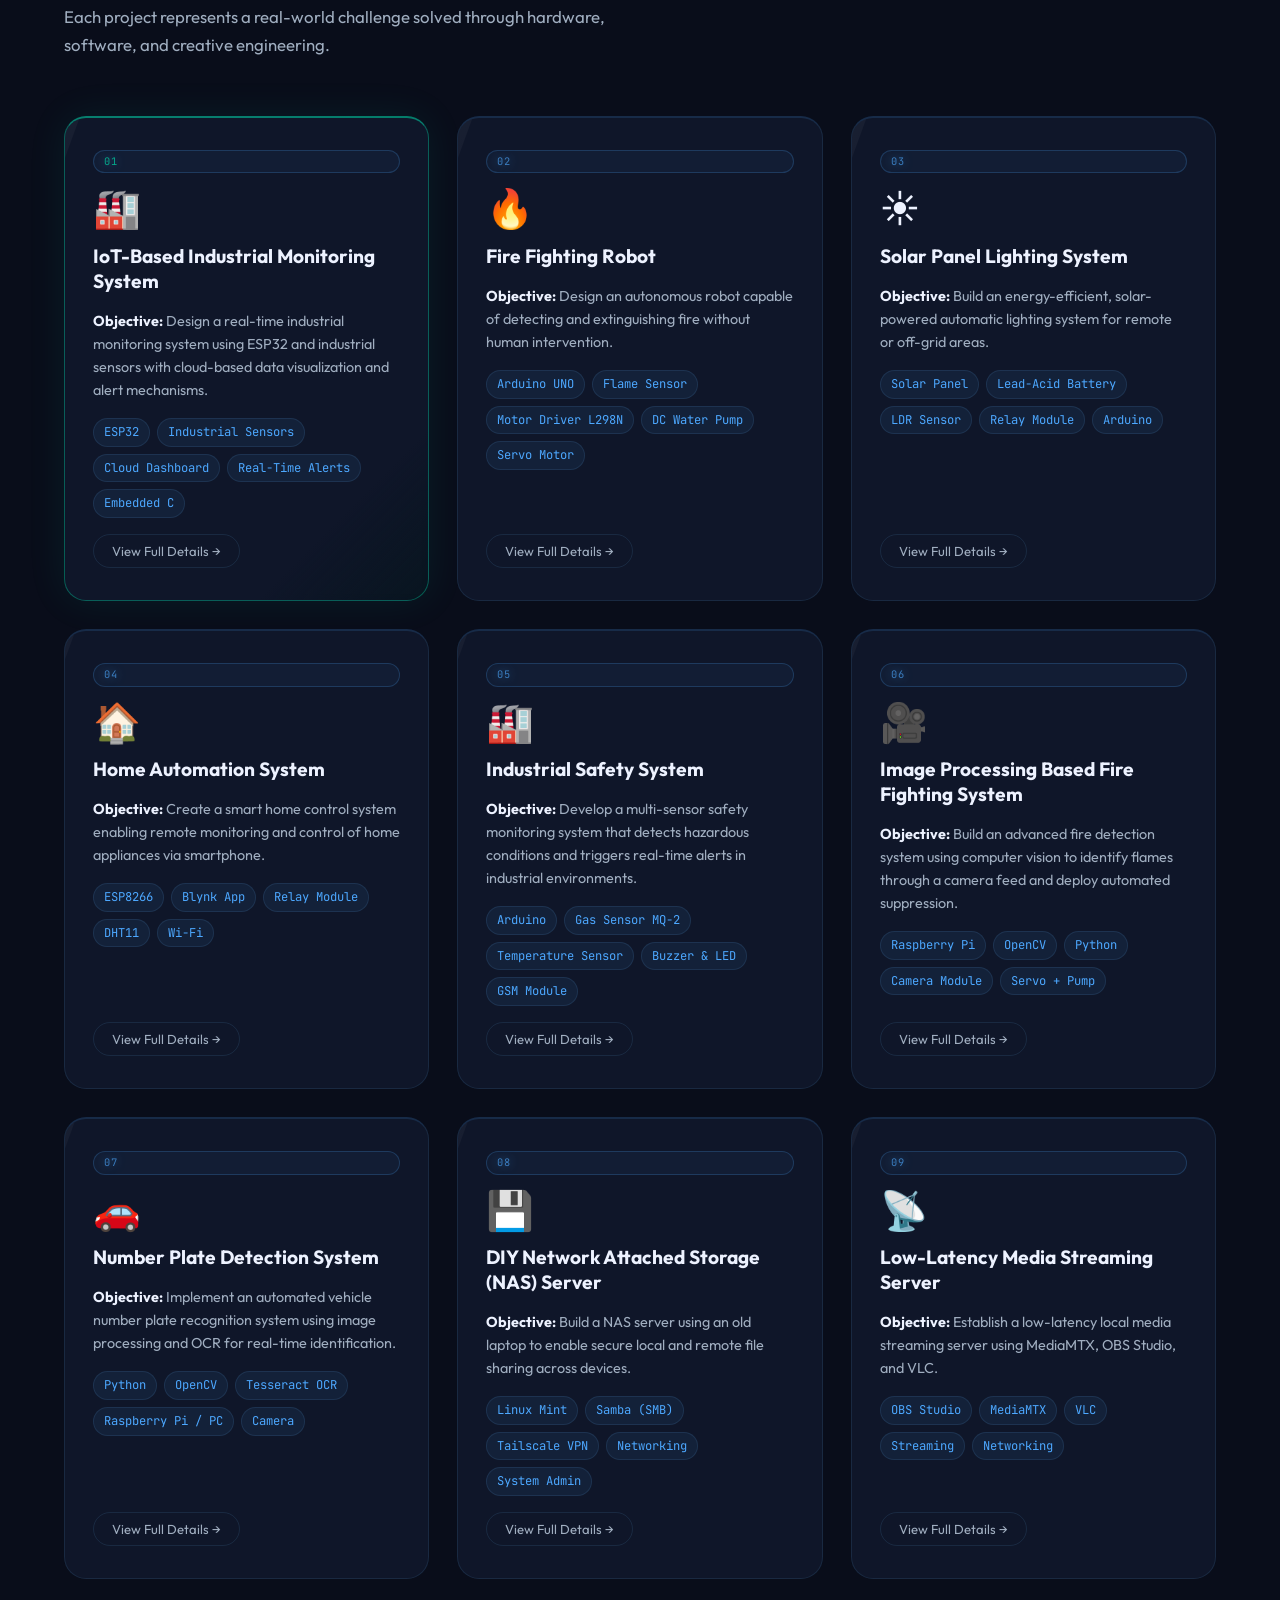
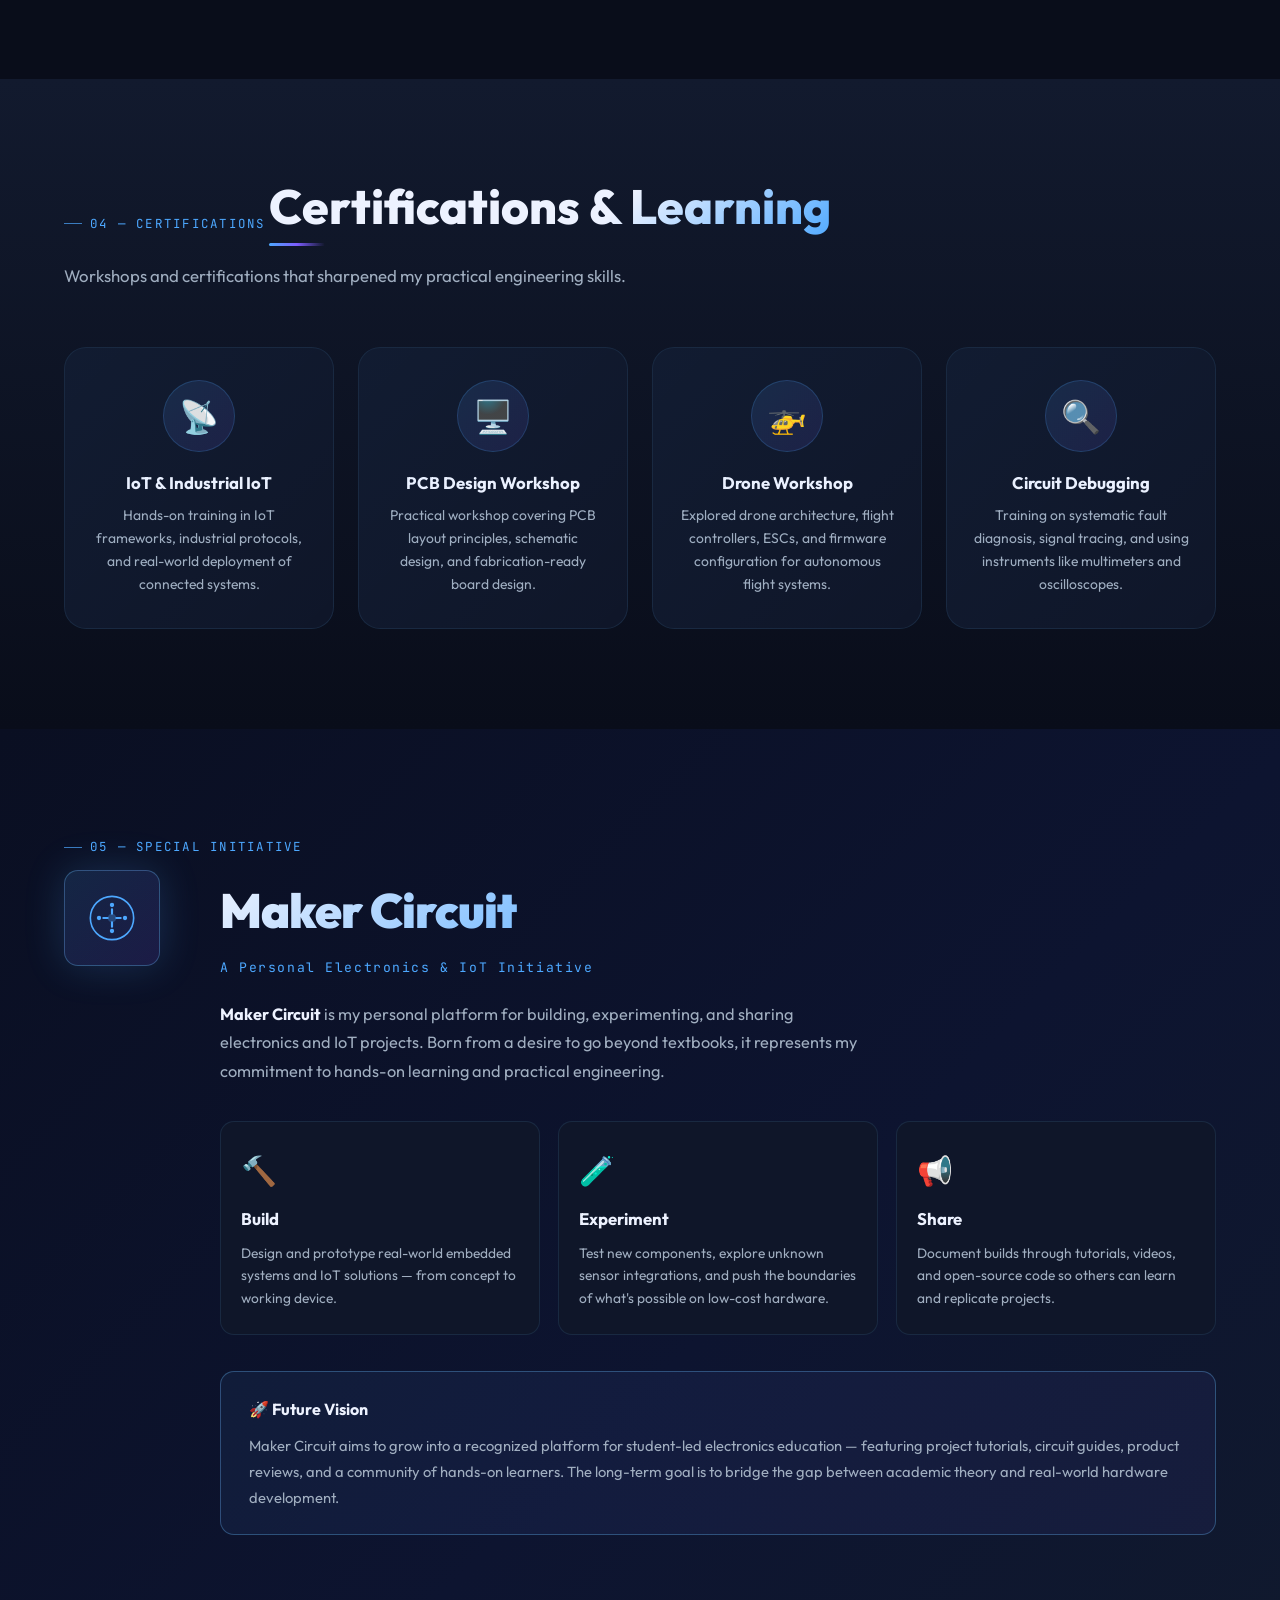
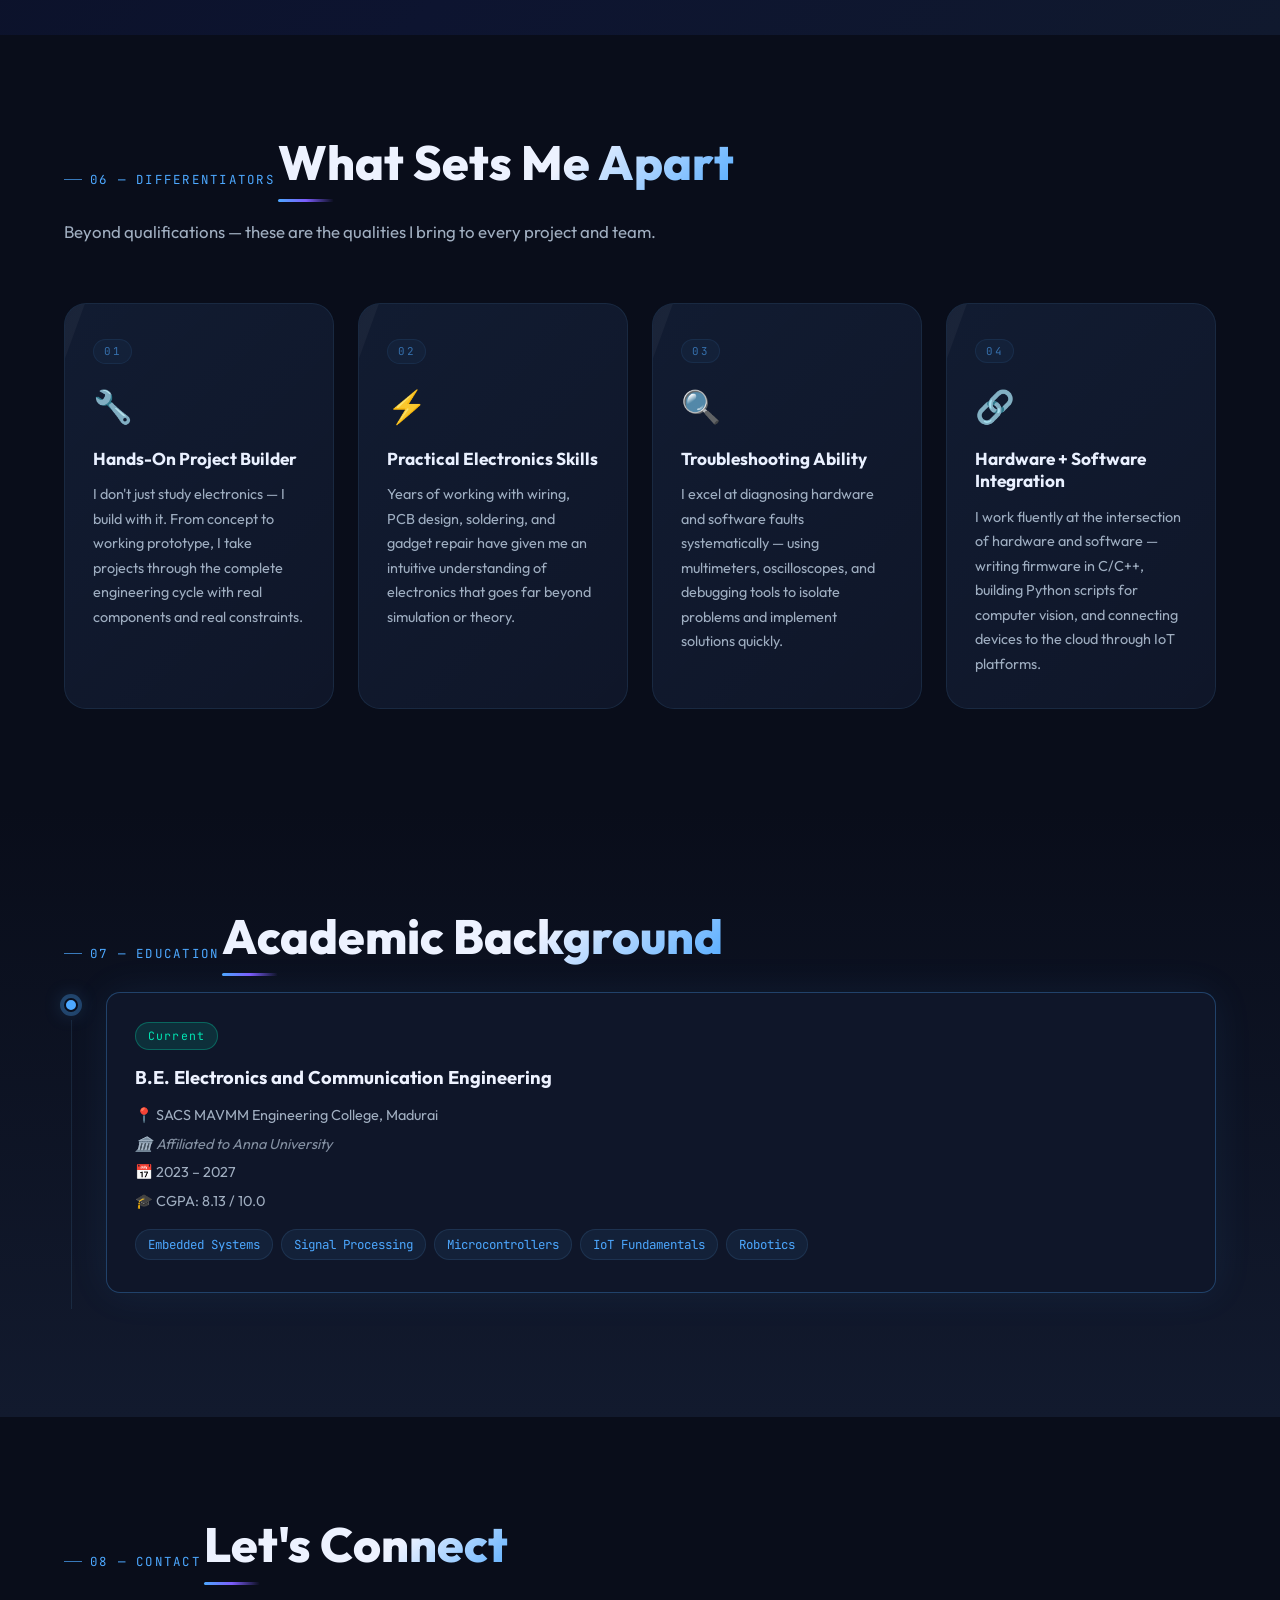
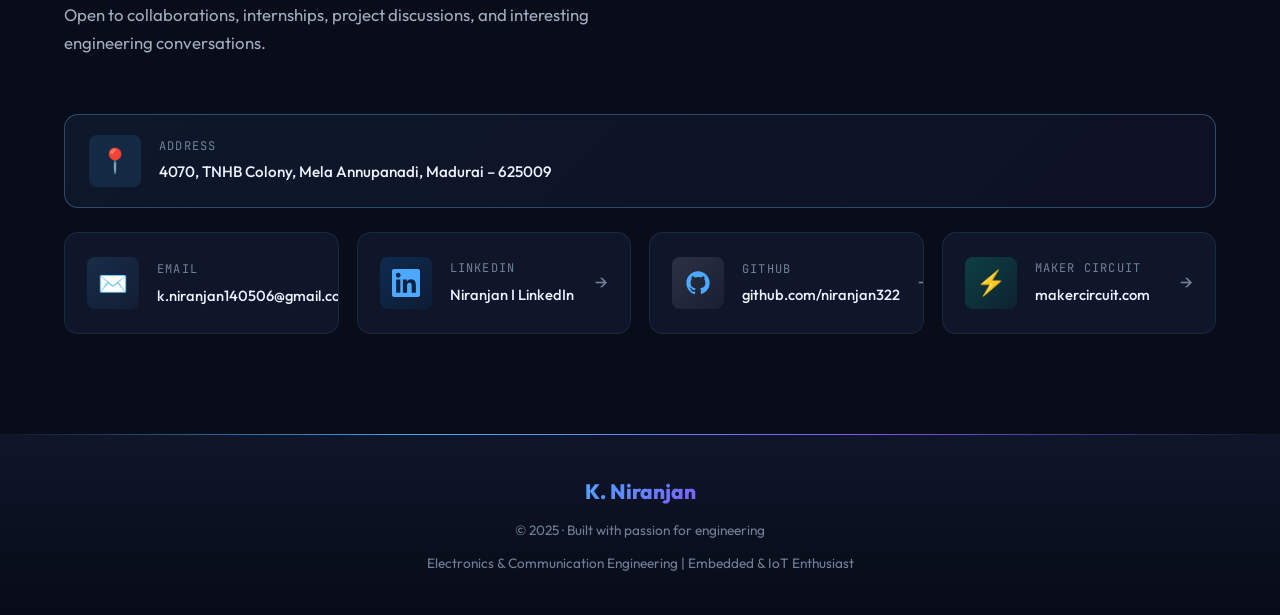
==== commit 9212b754: "Revamp skills section with glassmorphism chips" ====
--- a/index.html
+++ b/index.html
@@ -181,30 +181,12 @@
           <div class="skill-cat-icon">📡</div>
           <h3>Embedded &amp; IoT</h3>
           <ul class="skill-list">
-            <li>
-              <div class="skill-header"><span class="skill-name">Arduino / ESP8266 / ESP32</span></div>
-              <div class="skill-bar"><div class="skill-fill" data-w="90"><span class="skill-pct">0%</span></div></div>
-            </li>
-            <li>
-              <div class="skill-header"><span class="skill-name">ESP-based IoT Systems</span></div>
-              <div class="skill-bar"><div class="skill-fill" data-w="88"><span class="skill-pct">0%</span></div></div>
-            </li>
-            <li>
-              <div class="skill-header"><span class="skill-name">Cloud Dashboard Integration</span></div>
-              <div class="skill-bar"><div class="skill-fill" data-w="80"><span class="skill-pct">0%</span></div></div>
-            </li>
-            <li>
-              <div class="skill-header"><span class="skill-name">Industrial Sensor Integration</span></div>
-              <div class="skill-bar"><div class="skill-fill" data-w="85"><span class="skill-pct">0%</span></div></div>
-            </li>
-            <li>
-              <div class="skill-header"><span class="skill-name">Real-Time Monitoring Systems</span></div>
-              <div class="skill-bar"><div class="skill-fill" data-w="82"><span class="skill-pct">0%</span></div></div>
-            </li>
-            <li>
-              <div class="skill-header"><span class="skill-name">Wireless Communication (Wi-Fi)</span></div>
-              <div class="skill-bar"><div class="skill-fill" data-w="78"><span class="skill-pct">0%</span></div></div>
-            </li>
+            <li><span class="skill-name">Arduino / ESP8266 / ESP32</span></li>
+            <li><span class="skill-name">ESP-based IoT Systems</span></li>
+            <li><span class="skill-name">Cloud Dashboard Integration</span></li>
+            <li><span class="skill-name">Industrial Sensor Integration</span></li>
+            <li><span class="skill-name">Real-Time Monitoring Systems</span></li>
+            <li><span class="skill-name">Wireless Communication (Wi-Fi)</span></li>
           </ul>
         </div>
 
@@ -212,14 +194,8 @@
           <div class="skill-cat-icon">💻</div>
           <h3>Programming</h3>
           <ul class="skill-list">
-            <li>
-              <div class="skill-header"><span class="skill-name">Embedded C</span></div>
-              <div class="skill-bar"><div class="skill-fill" data-w="88"><span class="skill-pct">0%</span></div></div>
-            </li>
-            <li>
-              <div class="skill-header"><span class="skill-name">C++</span></div>
-              <div class="skill-bar"><div class="skill-fill" data-w="82"><span class="skill-pct">0%</span></div></div>
-            </li>
+            <li><span class="skill-name">Embedded C</span></li>
+            <li><span class="skill-name">C++</span></li>
           </ul>
         </div>
 
@@ -227,18 +203,9 @@
           <div class="skill-cat-icon">🔩</div>
           <h3>Hardware Skills</h3>
           <ul class="skill-list">
-            <li>
-              <div class="skill-header"><span class="skill-name">Circuit Design</span></div>
-              <div class="skill-bar"><div class="skill-fill" data-w="88"><span class="skill-pct">0%</span></div></div>
-            </li>
-            <li>
-              <div class="skill-header"><span class="skill-name">PCB Basics</span></div>
-              <div class="skill-bar"><div class="skill-fill" data-w="75"><span class="skill-pct">0%</span></div></div>
-            </li>
-            <li>
-              <div class="skill-header"><span class="skill-name">Debugging &amp; Troubleshooting</span></div>
-              <div class="skill-bar"><div class="skill-fill" data-w="86"><span class="skill-pct">0%</span></div></div>
-            </li>
+            <li><span class="skill-name">Circuit Design</span></li>
+            <li><span class="skill-name">PCB Basics</span></li>
+            <li><span class="skill-name">Debugging &amp; Troubleshooting</span></li>
           </ul>
         </div>
 
@@ -246,18 +213,9 @@
           <div class="skill-cat-icon">🛠️</div>
           <h3>Simulation Tools</h3>
           <ul class="skill-list">
-            <li>
-              <div class="skill-header"><span class="skill-name">Proteus</span></div>
-              <div class="skill-bar"><div class="skill-fill" data-w="82"><span class="skill-pct">0%</span></div></div>
-            </li>
-            <li>
-              <div class="skill-header"><span class="skill-name">Wokwi</span></div>
-              <div class="skill-bar"><div class="skill-fill" data-w="78"><span class="skill-pct">0%</span></div></div>
-            </li>
-            <li>
-              <div class="skill-header"><span class="skill-name">MATLAB</span></div>
-              <div class="skill-bar"><div class="skill-fill" data-w="70"><span class="skill-pct">0%</span></div></div>
-            </li>
+            <li><span class="skill-name">Proteus</span></li>
+            <li><span class="skill-name">Wokwi</span></li>
+            <li><span class="skill-name">MATLAB</span></li>
           </ul>
         </div>
 
--- a/style.css
+++ b/style.css
@@ -587,26 +587,28 @@
 .skill-list li { 
   display: block; 
 }
-.skill-header {
+.skill-name { 
   display: inline-flex;
-}
-.skill-name { 
-  font-size: 0.88rem; 
+  align-items: center;
+  font-size: 0.9rem;
+  font-weight: 500;
   color: var(--text-1);
-  background: rgba(77,168,255,0.06);
-  border: 1px solid var(--border);
-  padding: 8px 16px;
-  border-radius: 50px;
-  transition: all var(--transition);
+  background: linear-gradient(145deg, rgba(255,255,255,0.03), rgba(255,255,255,0.01));
+  border: 1px solid rgba(77,168,255,0.15);
+  padding: 10px 20px;
+  border-radius: 100px;
+  box-shadow: 0 4px 15px rgba(0,0,0,0.15);
+  backdrop-filter: blur(10px);
+  -webkit-backdrop-filter: blur(10px);
+  transition: all 0.4s cubic-bezier(0.175, 0.885, 0.32, 1.275);
+  cursor: default;
 }
 .skill-name:hover {
-  background: rgba(77,168,255,0.15);
-  border-color: var(--accent);
-  color: var(--accent);
-  transform: translateY(-2px);
-}
-.skill-pct, .skill-bar, .skill-fill {
-  display: none;
+  background: linear-gradient(145deg, rgba(77,168,255,0.15), rgba(124,92,252,0.15));
+  border-color: rgba(77,168,255,0.4);
+  color: #fff;
+  transform: translateY(-4px) scale(1.03);
+  box-shadow: 0 10px 25px rgba(77,168,255,0.25), inset 0 0 15px rgba(124,92,252,0.15);
 }
 
 /* ── PROJECTS ── */
